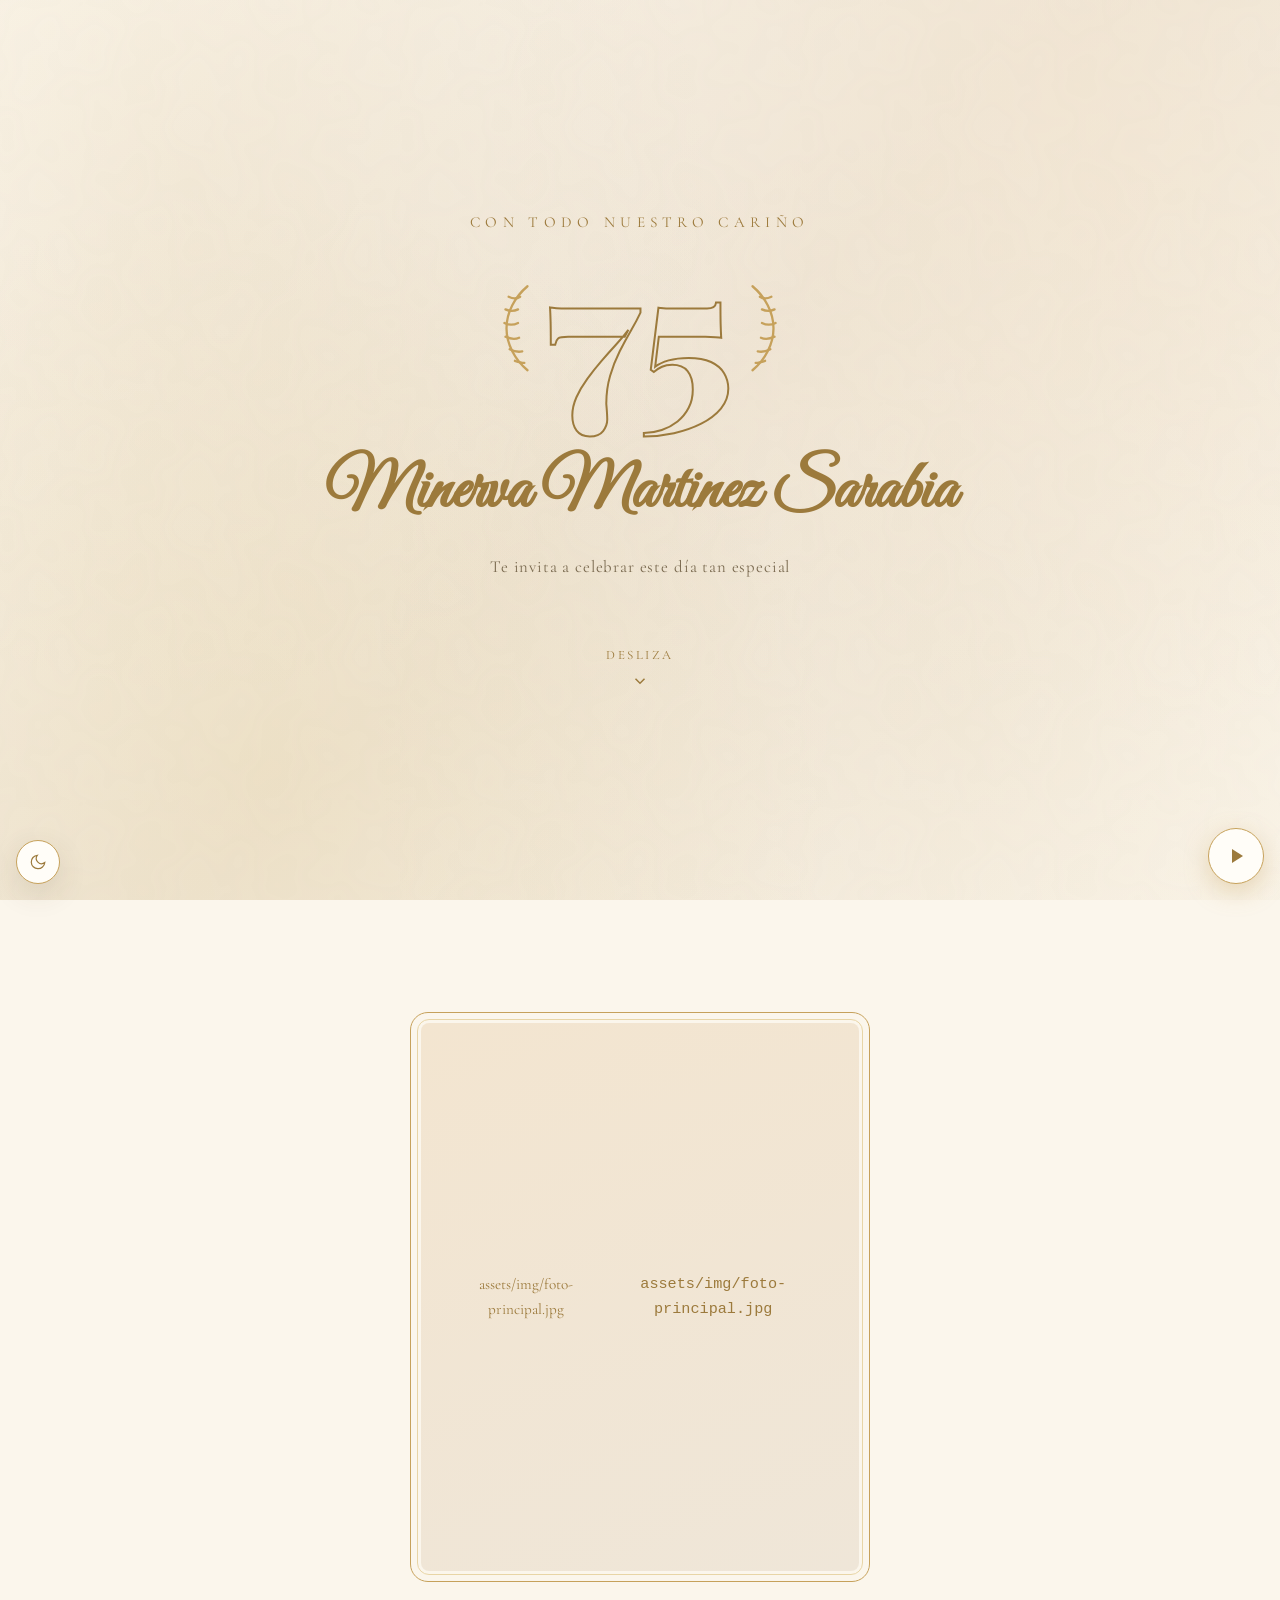
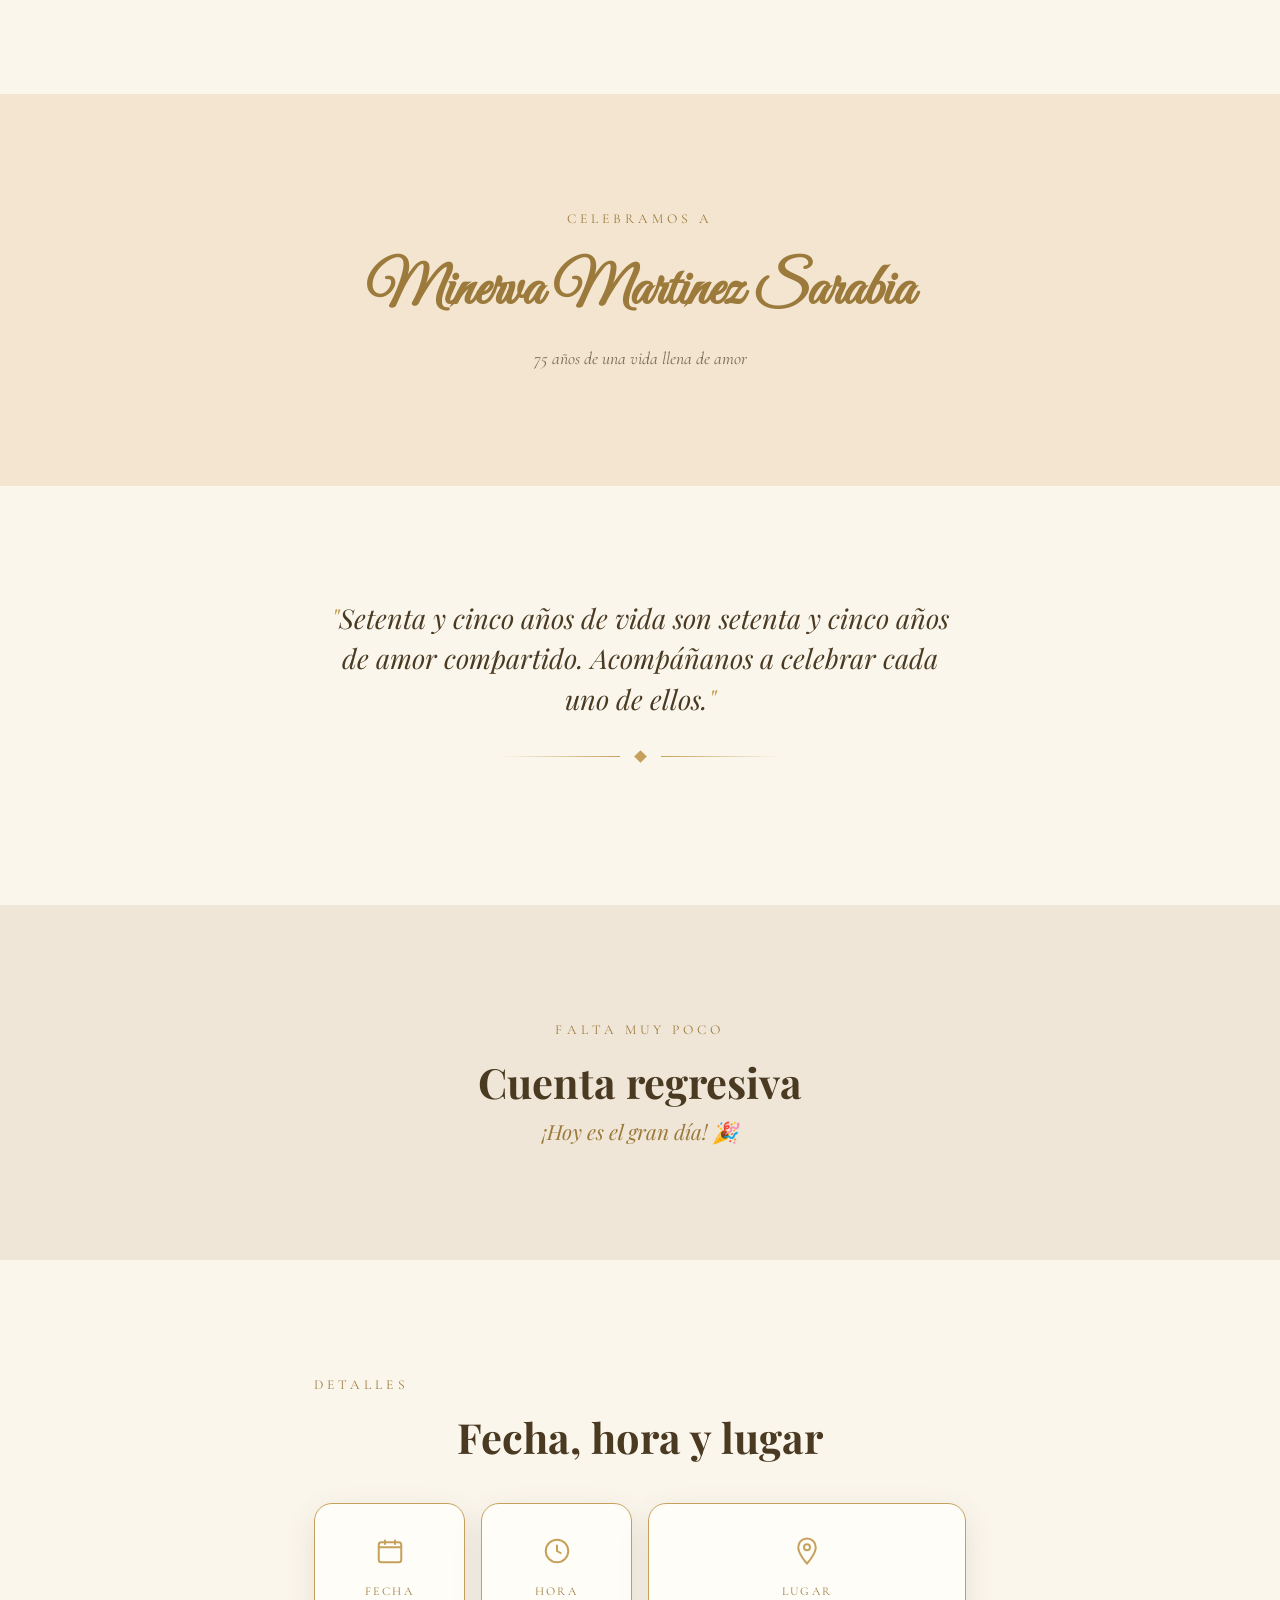
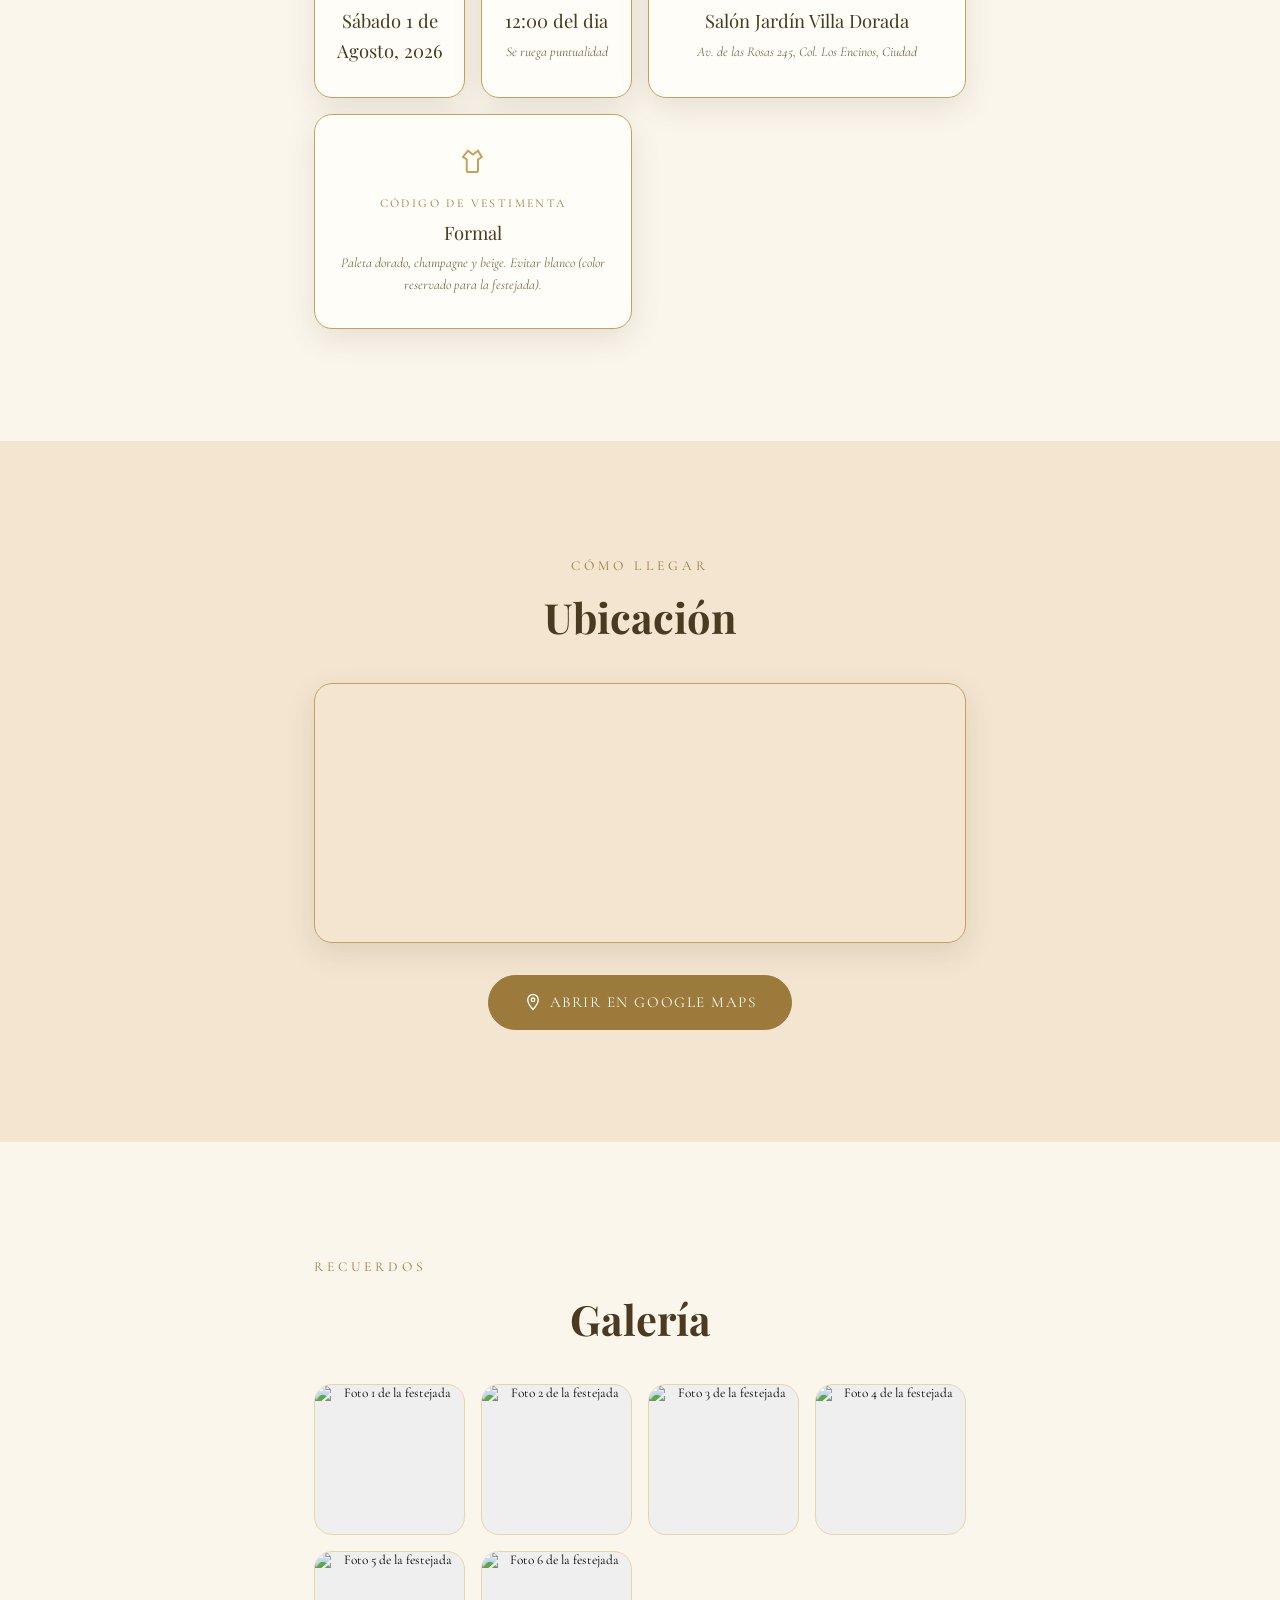
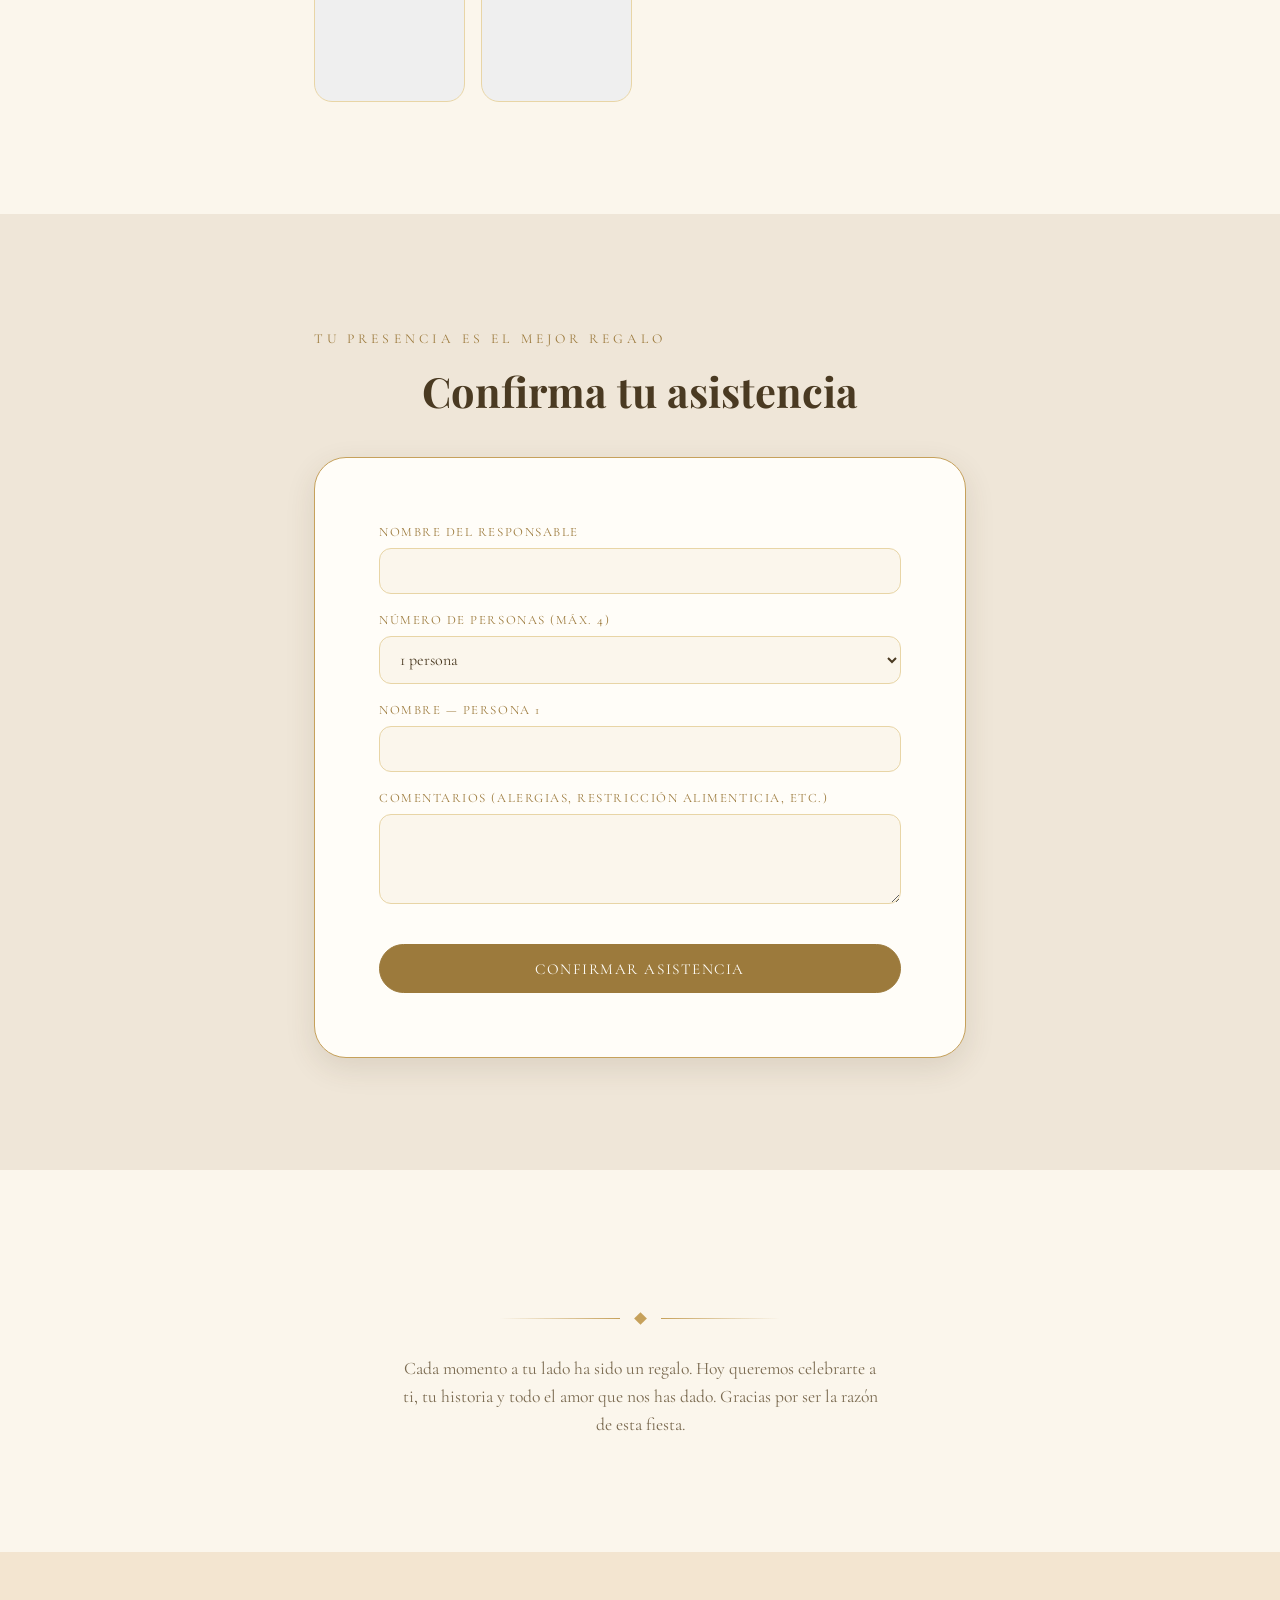
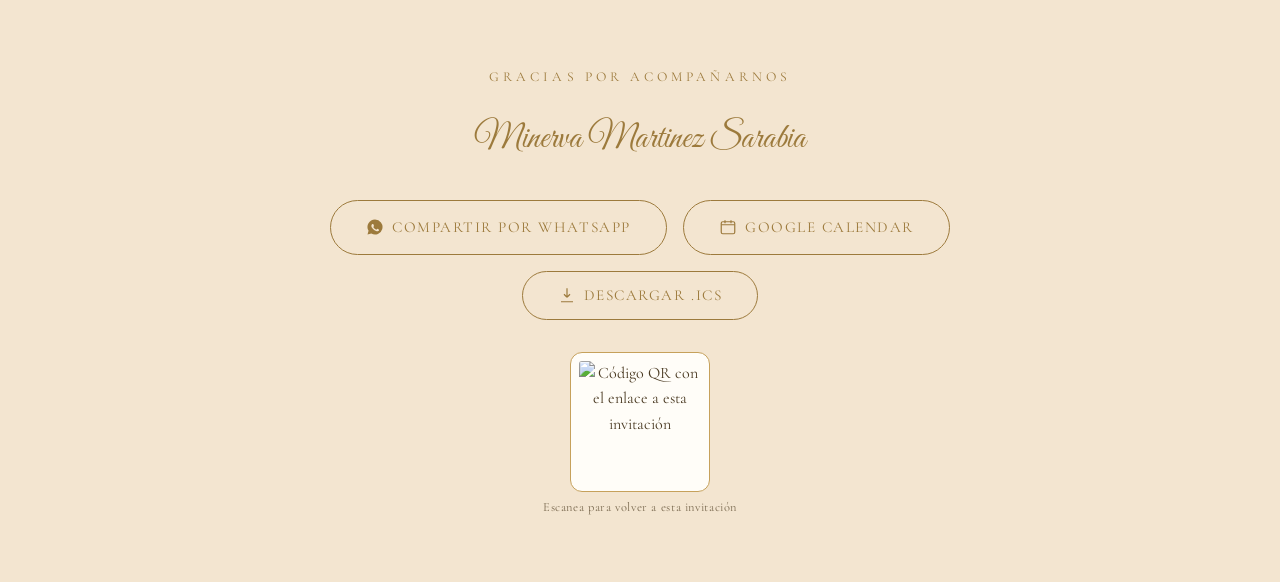
==== index.html @ 7f1b6185 "Update index.html" ====
<!DOCTYPE html>
<html lang="es" data-tema="claro">
<head>
  <meta charset="UTF-8">
  <meta name="viewport" content="width=device-width, initial-scale=1.0, viewport-fit=cover">
  <title>Invitación · 75 Años</title>

  <!-- ============== SEO BÁSICO ============== -->
  <meta name="description" content="Acompáñanos a celebrar los 75 años de María Elena Rodríguez. Fecha, hora, ubicación y confirmación de asistencia en esta invitación digital.">
  <meta name="robots" content="noindex, nofollow">
  <!-- noindex: una invitación personal normalmente NO debe salir en buscadores.
       Si quieres que sí sea indexable, borra esta línea. -->
  <meta name="theme-color" content="#C6A15B">
  <link rel="canonical" href="https://tu-usuario.github.io/InvitacionDigital/">

  <!-- ============== OPEN GRAPH (vista previa al compartir por WhatsApp / Facebook) ============== -->
  <meta property="og:type" content="website">
  <meta property="og:title" content="Invitación · Celebremos los 75 años de María Elena">
  <meta property="og:description" content="Con mucho cariño te invitamos a celebrar este día tan especial. Toca para ver la fecha, el lugar y confirmar tu asistencia.">
  <meta property="og:image" content="https://tu-usuario.github.io/InvitacionDigital/assets/img/og-imagen.jpg">
  <meta property="og:image:width" content="1200">
  <meta property="og:image:height" content="630">
  <meta property="og:url" content="https://tu-usuario.github.io/InvitacionDigital/">
  <meta property="og:locale" content="es_MX">

  <!-- ============== TWITTER CARD ============== -->
  <meta name="twitter:card" content="summary_large_image">
  <meta name="twitter:title" content="Invitación · Celebremos los 75 años de María Elena">
  <meta name="twitter:description" content="Con mucho cariño te invitamos a celebrar este día tan especial.">
  <meta name="twitter:image" content="https://tu-usuario.github.io/InvitacionDigital/assets/img/og-imagen.jpg">

  <!-- ============== PWA (opcional) ============== -->
  <link rel="manifest" href="manifest.json">
  <link rel="icon" type="image/svg+xml" href="assets/iconos/favicon.svg">
  <link rel="apple-touch-icon" href="assets/iconos/favicon.svg">

  <!-- ============== TIPOGRAFÍAS (Google Fonts) ============== -->
  <link rel="preconnect" href="https://fonts.googleapis.com">
  <link rel="preconnect" href="https://fonts.gstatic.com" crossorigin>
  <link href="https://fonts.googleapis.com/css2?family=Great+Vibes&family=Playfair+Display:ital,wght@0,700;0,900;1,700&family=Cormorant+Garamond:wght@400;500;600&display=swap" rel="stylesheet">

  <!-- ============== HOJAS DE ESTILO (orden importa: variables primero) ============== -->
  <link rel="stylesheet" href="assets/css/variables.css">
  <link rel="stylesheet" href="assets/css/style.css">
  <link rel="stylesheet" href="assets/css/responsive.css">
  <link rel="stylesheet" href="assets/css/animaciones.css">
</head>
<body>

  <!-- ============== TEXTURA DE FONDO (mármol/acuarela, 100% CSS) ============== -->
  <div class="textura-marmol" aria-hidden="true"></div>

  <!-- ============== PANTALLA DE CARGA ============== -->
  <div class="pantalla-carga" id="pantalla-carga" aria-hidden="true">
    <span class="pantalla-carga__numero">75</span>
    <span class="pantalla-carga__anillo"></span>
    <span class="pantalla-carga__texto">Preparando tu invitación</span>
  </div>

  <!-- ============== BOTONES FLOTANTES ============== -->
  <button class="boton-musica" id="boton-musica" type="button" aria-label="Reproducir música">
    <svg class="icono-play" viewBox="0 0 24 24" fill="none" stroke="currentColor" stroke-width="1.6"><path d="M8 5v14l11-7z" fill="currentColor" stroke="none"/></svg>
    <svg class="icono-pausa" viewBox="0 0 24 24" fill="none" stroke="currentColor" stroke-width="1.6"><rect x="6" y="5" width="4" height="14" fill="currentColor" stroke="none"/><rect x="14" y="5" width="4" height="14" fill="currentColor" stroke="none"/></svg>
  </button>
  <audio id="audio-fondo" preload="none"></audio>

  <button class="boton-tema" id="boton-tema" type="button" aria-label="Cambiar a modo oscuro">
    <svg viewBox="0 0 24 24" fill="none" stroke="currentColor" stroke-width="1.6"><path d="M21 12.8A9 9 0 1 1 11.2 3 7 7 0 0 0 21 12.8z"/></svg>
  </button>

  <main>

    <!-- ============== 1. BIENVENIDA ============== -->
    <section class="seccion-bienvenida" id="bienvenida" aria-label="Bienvenida">
      <div class="globos" aria-hidden="true">
        <span class="globo globo--1"></span>
        <span class="globo globo--2"></span>
        <span class="globo globo--3"></span>
        <span class="globo globo--4"></span>
        <span class="globo globo--5"></span>
      </div>

      <p class="bienvenida__eyebrow zoom-in">Con todo nuestro cariño</p>

      <div class="bienvenida__laureles zoom-in zoom-in-retraso-1">
        <svg viewBox="0 0 40 90" fill="none" stroke="currentColor" stroke-width="2.2" stroke-linecap="round">
          <path d="M30 5C18 15 10 30 10 45c0 15 8 30 20 40"/>
          <path d="M12 15c4 2 8 2 11 0M9 27c4 2 8 2 12 0M8 40c4 2 9 2 13 0M9 53c4 2 9 3 13 1M13 65c4 2 8 3 12 2M18 76c3 1 6 2 9 2"/>
        </svg>
        <span class="bienvenida__numero">75</span>
        <svg class="espejo" viewBox="0 0 40 90" fill="none" stroke="currentColor" stroke-width="2.2" stroke-linecap="round">
          <path d="M30 5C18 15 10 30 10 45c0 15 8 30 20 40"/>
          <path d="M12 15c4 2 8 2 11 0M9 27c4 2 8 2 12 0M8 40c4 2 9 2 13 0M9 53c4 2 9 3 13 1M13 65c4 2 8 3 12 2M18 76c3 1 6 2 9 2"/>
        </svg>
      </div>

      <h1 class="bienvenida__titulo zoom-in zoom-in-retraso-2" data-config="evento.nombreFestejada">María Elena Rodríguez</h1>
      <p class="bienvenida__subtitulo zoom-in zoom-in-retraso-3">Te invita a celebrar este día tan especial</p>

      <div class="boton-scroll">
        <span>Desliza</span>
        <svg viewBox="0 0 24 24" fill="none" stroke="currentColor" stroke-width="2"><path d="M6 9l6 6 6-6"/></svg>
      </div>
    </section>

    <!-- ============== 2. FOTO PRINCIPAL ============== -->
    <section class="seccion-foto" id="foto-principal" aria-label="foto principal">
      <div class="contenedor">
        <div class="foto-principal-wrap revelar revelar--zoom">
          <div class="marco-dorado parallax" data-velocidad="0.08">
            <!-- Reemplaza este bloque por: <img src="assets/img/foto-principal.jpg" alt="Foto de la festejada"> -->
            <div class="foto-placeholder">
              assets/img/foto-principal.jpg<br><code>assets/img/foto-principal.jpg</code>
            </div>
          </div>
        </div>
      </div>
    </section>

    <!-- ============== 3. NOMBRE COMPLETO ============== -->
    <section class="seccion-nombre fondo-champagne" id="nombre" aria-label="Nombre de la festejada">
      <div class="contenedor texto-centrado">
        <p class="etiqueta revelar">Celebramos a</p>
        <h2 class="nombre-festejada revelar" data-config="evento.nombreFestejada">María Elena Rodríguez</h2>
        <p class="nombre-festejada__edad revelar">
          <span data-config="evento.edad">75</span> años de una vida llena de amor
        </p>
      </div>
    </section>

    <!-- ============== 4. FRASE ELEGANTE ============== -->
    <section class="seccion-frase" id="frase" aria-label="Frase">
      <div class="contenedor">
        <p class="frase-elegante revelar" data-config="evento.fraseElegante">
          Setenta y cinco años de vida son setenta y cinco años de amor compartido.
        </p>
        <div class="divisor-ornamental revelar"><span class="divisor-ornamental__rombo"></span></div>
      </div>
    </section>

    <!-- ============== 5. CUENTA REGRESIVA ============== -->
    <section class="seccion-contador fondo-beige" id="cuenta-regresiva" aria-label="Cuenta regresiva">
      <div class="contenedor">
        <p class="etiqueta revelar">Falta muy poco</p>
        <h2 class="titulo-seccion revelar">Cuenta regresiva</h2>

        <div class="contador revelar" id="contador-bloques">
          <div class="contador__bloque">
            <div class="contador__numero" id="contador-dias">00</div>
            <div class="contador__label">Días</div>
          </div>
          <div class="contador__bloque">
            <div class="contador__numero" id="contador-horas">00</div>
            <div class="contador__label">Horas</div>
          </div>
          <div class="contador__bloque">
            <div class="contador__numero" id="contador-minutos">00</div>
            <div class="contador__label">Min</div>
          </div>
          <div class="contador__bloque">
            <div class="contador__numero" id="contador-segundos">00</div>
            <div class="contador__label">Seg</div>
          </div>
        </div>
        <p class="contador--finalizado" id="contador-finalizado" style="display:none;">¡Hoy es el gran día! 🎉</p>
      </div>
    </section>

    <!-- ============== 6-10. DETALLES: FECHA, HORA, LUGAR, VESTIMENTA + MAPA ============== -->
    <section class="seccion-detalles" id="detalles" aria-label="Detalles del evento">
      <div class="contenedor">
        <p class="etiqueta revelar">Detalles</p>
        <h2 class="titulo-seccion revelar">Fecha, hora y lugar</h2>

        <div class="grid-detalles">
          <div class="tarjeta revelar">
            <svg class="tarjeta__icono" viewBox="0 0 24 24" fill="none" stroke="currentColor" stroke-width="1.6"><rect x="3" y="5" width="18" height="16" rx="2"/><path d="M3 9h18M8 3v4M16 3v4"/></svg>
            <div class="tarjeta__titulo">Fecha</div>
            <div class="tarjeta__valor" data-config="fechaHora.fechaTexto">Sábado 14 de Noviembre, 2026</div>
          </div>

          <div class="tarjeta revelar">
            <svg class="tarjeta__icono" viewBox="0 0 24 24" fill="none" stroke="currentColor" stroke-width="1.6"><circle cx="12" cy="12" r="9"/><path d="M12 7v5l3.5 2"/></svg>
            <div class="tarjeta__titulo">Hora</div>
            <div class="tarjeta__valor" data-config="fechaHora.horaTexto">7:00 de la noche</div>
            <div class="tarjeta__nota" data-config="fechaHora.notaHora">Se ruega puntualidad</div>
          </div>

          <div class="tarjeta tarjeta--ancha revelar">
            <svg class="tarjeta__icono" viewBox="0 0 24 24" fill="none" stroke="currentColor" stroke-width="1.6"><path d="M12 22s7-7.5 7-13a7 7 0 1 0-14 0c0 5.5 7 13 7 13z"/><circle cx="12" cy="9" r="2.4"/></svg>
            <div class="tarjeta__titulo">Lugar</div>
            <div class="tarjeta__valor" data-config="lugar.nombreLugar">Salón Jardín Villa Dorada</div>
            <div class="tarjeta__nota" data-config="lugar.direccion">Av. de las Rosas 245, Col. Los Encinos</div>
          </div>

          <div class="tarjeta tarjeta--ancha revelar">
            <svg class="tarjeta__icono" viewBox="0 0 24 24" fill="none" stroke="currentColor" stroke-width="1.6"><path d="M8 3l4 3 4-3 3 5-3 2v9a1 1 0 0 1-1 1H8a1 1 0 0 1-1-1v-9L4 8z"/></svg>
            <div class="tarjeta__titulo">Código de vestimenta</div>
            <div class="tarjeta__valor" data-config="vestimenta.codigo">Formal</div>
            <div class="tarjeta__nota" data-config="vestimenta.detalle">Paleta dorado, champagne y beige.</div>
          </div>
        </div>
      </div>
    </section>

    <!-- ============== 9. MAPA ============== -->
    <section class="seccion-mapa fondo-champagne" id="mapa" aria-label="Ubicación en el mapa">
      <div class="contenedor">
        <p class="etiqueta revelar">Cómo llegar</p>
        <h2 class="titulo-seccion revelar">Ubicación</h2>
        <div class="mapa-embed revelar">
          <iframe id="mapa-iframe" src="" loading="lazy" referrerpolicy="no-referrer-when-downgrade"></iframe>
        </div>
        <div class="acciones-mapa revelar">
          <a class="boton boton--relleno" id="boton-abrir-maps" href="#" target="_blank" rel="noopener noreferrer">
            <svg viewBox="0 0 24 24" fill="none" stroke="currentColor" stroke-width="1.8"><path d="M12 22s7-7.5 7-13a7 7 0 1 0-14 0c0 5.5 7 13 7 13z"/><circle cx="12" cy="9" r="2.4"/></svg>
            Abrir en Google Maps
          </a>
        </div>
      </div>
    </section>

    <!-- ============== 11. GALERÍA ============== -->
    <section class="seccion-galeria" id="galeria" aria-label="Galería de fotos">
      <div class="contenedor">
        <p class="etiqueta revelar">Recuerdos</p>
        <h2 class="titulo-seccion revelar">Galería</h2>
        <div class="galeria" id="galeria-grid"><!-- Generado dinámicamente por app.js desde configuracion.json --></div>
      </div>
    </section>

    <!-- ============== 12. CONFIRMACIÓN DE ASISTENCIA ============== -->
    <section class="seccion-confirmacion fondo-beige" id="confirmacion" aria-label="Confirmación de asistencia">
      <div class="contenedor">
        <p class="etiqueta revelar">Tu presencia es el mejor regalo</p>
        <h2 class="titulo-seccion revelar">Confirma tu asistencia</h2>

        <form class="formulario-confirmacion revelar" id="formulario-rsvp" novalidate>

          <div class="campo">
            <label for="form-responsable">Nombre del responsable</label>
            <input type="text" id="form-responsable" name="responsable" required autocomplete="name">
            <span class="campo__error">Escribe tu nombre completo.</span>
          </div>

          <div class="campo">
            <label for="form-cantidad">Número de personas (máx. 4)</label>
            <select id="form-cantidad" name="cantidad" required></select>
          </div>

          <div class="campo campo-persona visible" data-persona="1">
            <label for="form-persona1">Nombre — Persona 1</label>
            <input type="text" id="form-persona1" name="persona1" required>
            <span class="campo__error">Escribe el nombre de la persona 1.</span>
          </div>

          <div class="campo campo-persona personas-adicionales" data-persona="2">
            <label for="form-persona2">Nombre — Persona 2</label>
            <input type="text" id="form-persona2" name="persona2">
            <span class="campo__error">Escribe el nombre de la persona 2.</span>
          </div>

          <div class="campo campo-persona personas-adicionales" data-persona="3">
            <label for="form-persona3">Nombre — Persona 3</label>
            <input type="text" id="form-persona3" name="persona3">
            <span class="campo__error">Escribe el nombre de la persona 3.</span>
          </div>

          <div class="campo campo-persona personas-adicionales" data-persona="4">
            <label for="form-persona4">Nombre — Persona 4</label>
            <input type="text" id="form-persona4" name="persona4">
            <span class="campo__error">Escribe el nombre de la persona 4.</span>
          </div>

          <div class="campo">
            <label for="form-comentarios">Comentarios (alergias, restricción alimenticia, etc.)</label>
            <textarea id="form-comentarios" name="comentarios"></textarea>
          </div>

          <button type="submit" class="boton boton--relleno boton--bloque">Confirmar asistencia</button>
          <p class="formulario__estado" id="formulario-estado" role="status"></p>
        </form>
      </div>
    </section>

    <!-- ============== 13. MENSAJE FINAL ============== -->
    <section class="seccion-mensaje-final" id="mensaje-final" aria-label="Mensaje final">
      <div class="contenedor">
        <div class="divisor-ornamental revelar"><span class="divisor-ornamental__rombo"></span></div>
        <p class="mensaje-final__texto revelar" data-config="evento.mensajeFinal">
          Cada momento a tu lado ha sido un regalo.
        </p>
      </div>
    </section>

    <!-- ============== 14. GRACIAS POR ACOMPAÑARNOS ============== -->
    <section class="seccion-agradecimiento fondo-champagne" id="agradecimiento" aria-label="Agradecimiento">
      <div class="contenedor">
        <p class="etiqueta revelar">Gracias por acompañarnos</p>
        <p class="agradecimiento__firma revelar" data-config="evento.nombreFestejada">María Elena</p>

        <div class="acciones-finales revelar">
          <a class="boton" id="boton-whatsapp" href="#" target="_blank" rel="noopener noreferrer">
            <svg viewBox="0 0 24 24" fill="currentColor"><path d="M12 2a10 10 0 0 0-8.6 15.1L2 22l5.1-1.3A10 10 0 1 0 12 2zm5.6 14.2c-.2.6-1.4 1.2-1.9 1.3-.5.1-1.1.2-3.1-.6-2.6-1.1-4.3-3.7-4.4-3.9-.1-.2-1-1.3-1-2.5s.6-1.8.9-2.1c.2-.2.5-.3.7-.3h.5c.2 0 .4 0 .6.5.2.5.7 1.7.7 1.8.1.2.1.3 0 .5-.2.4-.4.6-.7.9-.1.1-.2.3 0 .6.3.6 1 1.4 1.7 2 .9.7 1.6 1 1.9 1.1.2.1.4.1.5-.1.2-.2.6-.7.8-.9.2-.2.3-.2.5-.1l1.6.8c.2.1.4.2.4.4.1.2.1.7-.1 1.3z"/></svg>
            Compartir por WhatsApp
          </a>
          <a class="boton" id="boton-calendario-google" href="#" target="_blank" rel="noopener noreferrer">
            <svg viewBox="0 0 24 24" fill="none" stroke="currentColor" stroke-width="1.6"><rect x="3" y="5" width="18" height="16" rx="2"/><path d="M3 9h18M8 3v4M16 3v4"/></svg>
            Google Calendar
          </a>
          <button class="boton" id="boton-calendario-ics" type="button">
            <svg viewBox="0 0 24 24" fill="none" stroke="currentColor" stroke-width="1.6"><path d="M12 3v12m0 0l-4-4m4 4l4-4M4 21h16"/></svg>
            Descargar .ics
          </button>
        </div>

        <div class="qr-codigo revelar">
          <img id="qr-imagen" src="" alt="Código QR de la invitación" width="140" height="140" loading="lazy">
          <span>Escanea para volver a esta invitación</span>
        </div>
      </div>
    </section>

  </main>

  <!-- ============== LIGHTBOX (visor de foto ampliada de la galería) ============== -->
  <div class="lightbox" id="lightbox" aria-hidden="true">
    <button class="lightbox__cerrar" id="lightbox-cerrar" type="button" aria-label="Cerrar">×</button>
    <img id="lightbox-img" src="" alt="">
  </div>

  <!-- ============== SCRIPTS (cada módulo se expone en window.Invitacion*; app.js los conecta al final) ============== -->
  <script src="assets/js/contador.js"></script>
  <script src="assets/js/musica.js"></script>
  <script src="assets/js/maps.js"></script>
  <script src="assets/js/scroll.js"></script>
  <script src="assets/js/animaciones.js"></script>
  <script src="assets/js/formulario.js"></script>
  <script src="assets/js/app.js"></script>
</body>
</html>
---- assets/css/variables.css ----
/* ==========================================================================
   VARIABLES.CSS
   Aquí vive TODO el sistema de diseño: colores, tipografías, espaciados.
   Si quieres cambiar la paleta de colores de todo el sitio, este es el
   ÚNICO archivo que necesitas tocar. Todo lo demás lee de aquí.
   ========================================================================== */

:root {
  /* ---------- PALETA DE COLOR ----------
     Inspirada en invitaciones de boda / XV años: dorado envejecido,
     champagne y crema, sobre un fondo marfil cálido. */
  --color-dorado: #C6A15B;          /* Dorado principal (bordes, íconos, acentos) */
  --color-dorado-oscuro: #9C7A3C;   /* Dorado profundo (texto sobre claro, sombras de texto) */
  --color-dorado-claro: #E8D5A6;    /* Dorado pálido (líneas, detalles suaves) */
  --color-champagne: #F3E5D0;       /* Champagne (fondos de tarjetas) */
  --color-beige: #EFE6D8;           /* Beige (fondos alternos de sección) */
  --color-crema: #FBF6EC;           /* Crema (fondo general del sitio) */
  --color-marfil: #FFFDF8;          /* Marfil casi blanco (tarjetas, formulario) */
  --color-blanco: #FFFFFF;

  --color-texto: #4A3A22;           /* Texto principal: café cálido, no negro puro */
  --color-texto-suave: #7A6A50;     /* Texto secundario / notas */
  --color-texto-sobre-dorado: #FFFDF8;

  --color-exito: #6E8F5C;           /* Verde suave para confirmaciones */
  --color-error: #B5544A;           /* Rojo terracota para errores de validación */

  /* ---------- MODO OSCURO (opcional, se activa con [data-tema="oscuro"]) ---------- */
  --color-crema-oscuro: #221B12;
  --color-marfil-oscuro: #2A2117;
  --color-texto-oscuro: #F3E5D0;

  /* ---------- TIPOGRAFÍA ----------
     Manuscrita elegante para el nombre, serif para el resto. */
  --fuente-script: 'Great Vibes', cursive;              /* Nombre principal */
  --fuente-display: 'Playfair Display', serif;          /* Títulos y el número "75" */
  --fuente-cuerpo: 'Cormorant Garamond', 'Georgia', serif; /* Texto de párrafos, labels, botones */

  /* ---------- ESPACIADO ---------- */
  --espacio-xs: 0.5rem;
  --espacio-sm: 1rem;
  --espacio-md: 2rem;
  --espacio-lg: 4rem;
  --espacio-xl: 7rem;

  /* ---------- BORDES Y SOMBRAS ---------- */
  --radio-borde: 18px;
  --radio-borde-lg: 32px;
  --sombra-suave: 0 10px 30px rgba(74, 58, 34, 0.12);
  --sombra-dorada: 0 8px 24px rgba(198, 161, 91, 0.35);
  --linea-dorada: 1px solid var(--color-dorado);

  /* ---------- TRANSICIONES ---------- */
  --transicion-suave: 0.4s cubic-bezier(0.22, 1, 0.36, 1);
  --transicion-rapida: 0.2s ease-out;

  /* ---------- ANCHO DE CONTENIDO ---------- */
  --ancho-maximo: 640px;
}
---- assets/css/style.css ----
/* ==========================================================================
   STYLE.CSS — Hoja de estilos principal
   Estructura general + cada una de las secciones de la invitación.
   No usa ningún framework (sin Bootstrap): 100% CSS puro.
   ========================================================================== */

/* ---------- RESET BÁSICO ---------- */
* { margin: 0; padding: 0; box-sizing: border-box; }

html { scroll-behavior: smooth; }

body {
  font-family: var(--fuente-cuerpo);
  color: var(--color-texto);
  background-color: var(--color-crema);
  overflow-x: hidden;
  line-height: 1.6;
}

/* Modo oscuro opcional, activado por JS con data-tema="oscuro" en <html> */
html[data-tema="oscuro"] body {
  background-color: var(--color-crema-oscuro);
  color: var(--color-texto-oscuro);
}
html[data-tema="oscuro"] .tarjeta,
html[data-tema="oscuro"] .formulario-confirmacion {
  background-color: var(--color-marfil-oscuro);
}

img { max-width: 100%; display: block; }
a { color: inherit; text-decoration: none; }
button { font-family: inherit; cursor: pointer; }

/* Foco visible para accesibilidad de teclado */
a:focus-visible, button:focus-visible, input:focus-visible, textarea:focus-visible, select:focus-visible {
  outline: 2px solid var(--color-dorado-oscuro);
  outline-offset: 3px;
}

/* Respeta preferencia de "reducir movimiento" del sistema */
@media (prefers-reduced-motion: reduce) {
  *, *::before, *::after {
    animation-duration: 0.001ms !important;
    animation-iteration-count: 1 !important;
    transition-duration: 0.001ms !important;
    scroll-behavior: auto !important;
  }
}

/* ---------- TEXTURA DE FONDO TIPO MÁRMOL / ACUARELA ----------
   Generada 100% con CSS (gradientes radiales superpuestos), sin
   necesidad de ninguna imagen. Se aplica al body mediante ::before
   para que quede detrás de todo el contenido. */
.textura-marmol {
  position: fixed;
  inset: 0;
  z-index: -1;
  pointer-events: none;
  background-color: var(--color-crema);
  background-image:
    radial-gradient(circle at 15% 20%, rgba(198, 161, 91, 0.10) 0%, transparent 40%),
    radial-gradient(circle at 85% 15%, rgba(243, 229, 208, 0.55) 0%, transparent 45%),
    radial-gradient(circle at 75% 80%, rgba(198, 161, 91, 0.08) 0%, transparent 50%),
    radial-gradient(circle at 20% 85%, rgba(232, 213, 166, 0.35) 0%, transparent 45%),
    linear-gradient(135deg, var(--color-crema) 0%, var(--color-beige) 50%, var(--color-crema) 100%);
}
/* Veteado sutil tipo mármol, dibujado con SVG en línea (data URI) */
.textura-marmol::after {
  content: "";
  position: absolute;
  inset: 0;
  opacity: 0.5;
  background-image: url("data:image/svg+xml;utf8,<svg xmlns='http://www.w3.org/2000/svg' width='400' height='400'><filter id='n'><feTurbulence type='fractalNoise' baseFrequency='0.012' numOctaves='3' result='t'/><feColorMatrix in='t' type='matrix' values='0 0 0 0 0.77  0 0 0 0 0.63  0 0 0 0 0.36  0 0 0 0.05 0'/></filter><rect width='100%25' height='100%25' filter='url(%23n)'/></svg>");
  mix-blend-mode: multiply;
}

/* ---------- PANTALLA DE CARGA ---------- */
.pantalla-carga {
  position: fixed;
  inset: 0;
  z-index: 999;
  display: flex;
  flex-direction: column;
  align-items: center;
  justify-content: center;
  gap: var(--espacio-sm);
  background: var(--color-crema);
  transition: opacity 0.8s ease, visibility 0.8s ease;
}
.pantalla-carga.oculta { opacity: 0; visibility: hidden; }
.pantalla-carga__numero {
  font-family: var(--fuente-display);
  font-size: 4rem;
  color: var(--color-dorado-oscuro);
}
.pantalla-carga__texto {
  font-size: 1rem;
  letter-spacing: 0.2em;
  text-transform: uppercase;
  color: var(--color-texto-suave);
}
.pantalla-carga__anillo {
  width: 46px; height: 46px;
  border: 2px solid var(--color-dorado-claro);
  border-top-color: var(--color-dorado-oscuro);
  border-radius: 50%;
  animation: girar 1s linear infinite;
}
@keyframes girar { to { transform: rotate(360deg); } }

/* ---------- CONTENEDOR GENERAL ---------- */
.contenedor {
  max-width: var(--ancho-maximo);
  margin: 0 auto;
  padding: 0 var(--espacio-md);
}

section { position: relative; padding: var(--espacio-xl) 0; }

/* ---------- DIVISOR ORNAMENTAL (elemento firma del diseño) ----------
   Doble línea dorada con un rombo al centro: se repite entre secciones
   como si fuera el sello grabado de una invitación impresa. */
.divisor-ornamental {
  display: flex;
  align-items: center;
  justify-content: center;
  gap: var(--espacio-sm);
  width: 100%;
  max-width: 280px;
  margin: var(--espacio-md) auto;
}
.divisor-ornamental::before,
.divisor-ornamental::after {
  content: "";
  flex: 1;
  height: 1px;
  background: linear-gradient(90deg, transparent, var(--color-dorado));
}
.divisor-ornamental::after { background: linear-gradient(90deg, var(--color-dorado), transparent); }
.divisor-ornamental__rombo {
  width: 9px; height: 9px;
  background: var(--color-dorado);
  transform: rotate(45deg);
  flex-shrink: 0;
}

/* ---------- ETIQUETA (eyebrow) ---------- */
.etiqueta {
  display: inline-block;
  font-family: var(--fuente-cuerpo);
  font-size: 0.85rem;
  letter-spacing: 0.3em;
  text-transform: uppercase;
  color: var(--color-dorado-oscuro);
  margin-bottom: var(--espacio-xs);
}

.titulo-seccion {
  font-family: var(--fuente-display);
  font-size: clamp(1.8rem, 5vw, 2.6rem);
  text-align: center;
  color: var(--color-texto);
  font-weight: 700;
}

.texto-centrado { text-align: center; }

/* ================= SECCIÓN: BIENVENIDA (Hero) ================= */
.seccion-bienvenida {
  min-height: 100vh;
  display: flex;
  flex-direction: column;
  align-items: center;
  justify-content: center;
  text-align: center;
  padding: var(--espacio-lg) var(--espacio-md);
  position: relative;
}

.globos { position: absolute; inset: 0; overflow: hidden; pointer-events: none; z-index: 0; }
.globo {
  position: absolute;
  bottom: -120px;
  width: 46px;
  height: 58px;
  border-radius: 50% 50% 50% 50% / 58% 58% 42% 42%;
  opacity: 0.55;
  animation: flotar-globo linear infinite;
}
.globo::after {
  content: "";
  position: absolute;
  bottom: -26px; left: 50%;
  width: 1px; height: 26px;
  background: rgba(198,161,91,0.4);
  transform: translateX(-50%);
}
.globo--1 { left: 8%;  background: var(--color-dorado);       animation-duration: 14s; animation-delay: 0s; }
.globo--2 { left: 22%; background: var(--color-dorado-claro); animation-duration: 18s; animation-delay: 3s; }
.globo--3 { left: 68%; background: var(--color-champagne);    animation-duration: 16s; animation-delay: 1s; }
.globo--4 { left: 84%; background: var(--color-dorado);       animation-duration: 20s; animation-delay: 5s; }
.globo--5 { left: 45%; background: var(--color-dorado-claro); animation-duration: 15s; animation-delay: 7s; }
@keyframes flotar-globo {
  0%   { transform: translateY(0) translateX(0); }
  50%  { transform: translateY(-60vh) translateX(20px); }
  100% { transform: translateY(-115vh) translateX(-15px); }
}

.bienvenida__eyebrow {
  font-size: 0.95rem;
  letter-spacing: 0.35em;
  text-transform: uppercase;
  color: var(--color-dorado-oscuro);
  z-index: 1;
}

.bienvenida__numero {
  font-family: var(--fuente-display);
  font-weight: 900;
  font-size: clamp(6rem, 32vw, 11rem);
  line-height: 0.9;
  color: transparent;
  -webkit-text-stroke: 2px var(--color-dorado-oscuro);
  position: relative;
  z-index: 1;
  margin: var(--espacio-xs) 0;
}

/* Laureles alrededor del "75": motivo clásico de aniversario, dibujado en SVG en el HTML */
.bienvenida__laureles { position: relative; z-index: 1; display: flex; align-items: center; justify-content: center; gap: 0.5rem; }
.bienvenida__laureles svg { width: 42px; height: auto; color: var(--color-dorado); }
.bienvenida__laureles svg.espejo { transform: scaleX(-1); }

.bienvenida__titulo {
  z-index: 1;
  font-family: var(--fuente-script);
  font-size: clamp(2.6rem, 9vw, 4.2rem);
  color: var(--color-dorado-oscuro);
  margin-top: var(--espacio-sm);
}

.bienvenida__subtitulo {
  z-index: 1;
  font-size: 1.05rem;
  color: var(--color-texto-suave);
  margin-top: var(--espacio-xs);
  letter-spacing: 0.05em;
}

.boton-scroll {
  z-index: 1;
  margin-top: var(--espacio-lg);
  display: flex;
  flex-direction: column;
  align-items: center;
  gap: 0.4rem;
  color: var(--color-dorado-oscuro);
  font-size: 0.8rem;
  letter-spacing: 0.2em;
  text-transform: uppercase;
  animation: rebote-suave 2.4s ease-in-out infinite;
}
.boton-scroll svg { width: 18px; height: 18px; }
@keyframes rebote-suave { 0%,100% { transform: translateY(0); } 50% { transform: translateY(8px); } }

/* ================= MARCO ORNAMENTAL (usado en foto principal y galería) ================= */
.marco-dorado {
  position: relative;
  padding: 10px;
  border: 1px solid var(--color-dorado);
  border-radius: var(--radio-borde);
}
.marco-dorado::before {
  content: "";
  position: absolute;
  inset: 6px;
  border: 1px solid var(--color-dorado-claro);
  border-radius: calc(var(--radio-borde) - 6px);
  pointer-events: none;
}
.marco-dorado img {
  border-radius: calc(var(--radio-borde) - 10px);
  width: 100%;
  object-fit: cover;
}

/* ================= SECCIÓN: FOTO PRINCIPAL ================= */
.seccion-foto { text-align: center; }
.foto-principal-wrap { max-width: 420px; margin: 0 auto; }
.foto-principal-wrap .marco-dorado img { aspect-ratio: 4 / 5; }
.foto-placeholder {
  aspect-ratio: 4/5; width: 100%;
  display: flex; align-items: center; justify-content: center;
  background: linear-gradient(160deg, var(--color-champagne), var(--color-beige));
  color: var(--color-dorado-oscuro);
  font-family: var(--fuente-cuerpo);
  font-size: 0.95rem;
  text-align: center;
  padding: var(--espacio-md);
  border-radius: calc(var(--radio-borde) - 10px);
}

/* ================= SECCIÓN: NOMBRE ================= */
.seccion-nombre { text-align: center; }
.nombre-festejada {
  font-family: var(--fuente-script);
  font-size: clamp(2.4rem, 8vw, 3.6rem);
  color: var(--color-dorado-oscuro);
  margin: var(--espacio-xs) 0;
}
.nombre-festejada__edad {
  font-family: var(--fuente-cuerpo);
  font-style: italic;
  color: var(--color-texto-suave);
  font-size: 1.1rem;
}

/* ================= SECCIÓN: FRASE ELEGANTE ================= */
.seccion-frase { text-align: center; }
.frase-elegante {
  font-family: var(--fuente-display);
  font-style: italic;
  font-size: clamp(1.3rem, 4vw, 1.7rem);
  line-height: 1.5;
  color: var(--color-texto);
  position: relative;
  padding: 0 var(--espacio-sm);
}
.frase-elegante::before, .frase-elegante::after {
  content: '"';
  color: var(--color-dorado);
  font-family: var(--fuente-display);
}

/* ================= SECCIÓN: CUENTA REGRESIVA ================= */
.seccion-contador { text-align: center; }
.contador {
  display: flex;
  justify-content: center;
  gap: var(--espacio-sm);
  flex-wrap: wrap;
  margin-top: var(--espacio-md);
}
.contador__bloque {
  background: var(--color-marfil);
  border: var(--linea-dorada);
  border-radius: var(--radio-borde);
  box-shadow: var(--sombra-suave);
  width: 84px;
  padding: var(--espacio-sm) 0.4rem;
}
.contador__numero {
  font-family: var(--fuente-display);
  font-size: 2.1rem;
  color: var(--color-dorado-oscuro);
  font-weight: 700;
}
.contador__label {
  font-size: 0.7rem;
  letter-spacing: 0.15em;
  text-transform: uppercase;
  color: var(--color-texto-suave);
}
.contador--finalizado {
  font-family: var(--fuente-display);
  font-style: italic;
  color: var(--color-dorado-oscuro);
  font-size: 1.3rem;
}

/* ================= SECCIÓN: DETALLES (fecha, hora, lugar, vestimenta) ================= */
.grid-detalles {
  display: grid;
  grid-template-columns: 1fr 1fr;
  gap: var(--espacio-sm);
  margin-top: var(--espacio-md);
}
.tarjeta {
  background: var(--color-marfil);
  border: var(--linea-dorada);
  border-radius: var(--radio-borde);
  box-shadow: var(--sombra-suave);
  padding: var(--espacio-md) var(--espacio-sm);
  text-align: center;
  transition: transform var(--transicion-suave);
}
.tarjeta:hover { transform: translateY(-4px); }
.tarjeta--ancha { grid-column: 1 / -1; }
.tarjeta__icono { width: 30px; height: 30px; margin: 0 auto var(--espacio-xs); color: var(--color-dorado); }
.tarjeta__titulo {
  font-size: 0.75rem;
  letter-spacing: 0.2em;
  text-transform: uppercase;
  color: var(--color-dorado-oscuro);
  margin-bottom: 0.3rem;
}
.tarjeta__valor {
  font-family: var(--fuente-display);
  font-size: 1.15rem;
  color: var(--color-texto);
}
.tarjeta__nota {
  font-size: 0.85rem;
  color: var(--color-texto-suave);
  margin-top: 0.3rem;
  font-style: italic;
}

/* ================= SECCIÓN: MAPA ================= */
.seccion-mapa { text-align: center; }
.mapa-embed {
  width: 100%;
  height: 260px;
  border: var(--linea-dorada);
  border-radius: var(--radio-borde);
  overflow: hidden;
  box-shadow: var(--sombra-suave);
  margin-top: var(--espacio-md);
}
.mapa-embed iframe { width: 100%; height: 100%; border: 0; }

/* ================= BOTONES ELEGANTES (reutilizables) ================= */
.boton {
  display: inline-flex;
  align-items: center;
  justify-content: center;
  gap: 0.5rem;
  font-family: var(--fuente-cuerpo);
  font-size: 0.95rem;
  letter-spacing: 0.1em;
  text-transform: uppercase;
  padding: 0.9rem 2.2rem;
  border-radius: 50px;
  border: 1.5px solid var(--color-dorado-oscuro);
  background: transparent;
  color: var(--color-dorado-oscuro);
  transition: background var(--transicion-suave), color var(--transicion-suave), box-shadow var(--transicion-suave), transform var(--transicion-rapida);
}
.boton:hover {
  background: var(--color-dorado-oscuro);
  color: var(--color-texto-sobre-dorado);
  box-shadow: var(--sombra-dorada);
}
.boton:active { transform: scale(0.97); }
.boton svg { width: 18px; height: 18px; }
.boton--relleno {
  background: var(--color-dorado-oscuro);
  color: var(--color-texto-sobre-dorado);
}
.boton--relleno:hover { background: var(--color-dorado); }
.boton--bloque { width: 100%; margin-top: var(--espacio-sm); }
.acciones-mapa { margin-top: var(--espacio-md); display: flex; justify-content: center; flex-wrap: wrap; gap: var(--espacio-sm); }

/* ================= SECCIÓN: GALERÍA ================= */
.galeria {
  display: grid;
  grid-template-columns: repeat(3, 1fr);
  gap: 0.6rem;
  margin-top: var(--espacio-md);
}
.galeria__item {
  aspect-ratio: 1/1;
  border-radius: var(--radio-borde);
  overflow: hidden;
  border: 1px solid var(--color-dorado-claro);
  cursor: pointer;
}
.galeria__item img { width: 100%; height: 100%; object-fit: cover; transition: transform var(--transicion-suave); }
.galeria__item:hover img { transform: scale(1.08); }

.lightbox {
  position: fixed; inset: 0; z-index: 500;
  background: rgba(34, 27, 18, 0.92);
  display: flex; align-items: center; justify-content: center;
  padding: var(--espacio-md);
  opacity: 0; visibility: hidden;
  transition: opacity 0.3s ease, visibility 0.3s ease;
}
.lightbox.activo { opacity: 1; visibility: visible; }
.lightbox img { max-width: 100%; max-height: 82vh; border-radius: 12px; box-shadow: 0 20px 60px rgba(0,0,0,0.5); }
.lightbox__cerrar {
  position: absolute; top: 20px; right: 20px;
  width: 42px; height: 42px; border-radius: 50%;
  background: rgba(255,255,255,0.1); border: 1px solid var(--color-dorado-claro);
  color: var(--color-marfil); font-size: 1.3rem; line-height: 1;
  display: flex; align-items: center; justify-content: center;
}

/* ================= SECCIÓN: CONFIRMACIÓN (Formulario) ================= */
.formulario-confirmacion {
  background: var(--color-marfil);
  border: var(--linea-dorada);
  border-radius: var(--radio-borde-lg);
  box-shadow: var(--sombra-suave);
  padding: var(--espacio-lg) var(--espacio-md);
  margin-top: var(--espacio-md);
}
.campo { margin-bottom: var(--espacio-sm); text-align: left; }
.campo label {
  display: block;
  font-size: 0.8rem;
  letter-spacing: 0.12em;
  text-transform: uppercase;
  color: var(--color-dorado-oscuro);
  margin-bottom: 0.35rem;
}
.campo input,
.campo textarea,
.campo select {
  width: 100%;
  font-family: var(--fuente-cuerpo);
  font-size: 1rem;
  padding: 0.75rem 1rem;
  border: 1px solid var(--color-dorado-claro);
  border-radius: 12px;
  background: var(--color-crema);
  color: var(--color-texto);
  transition: border-color var(--transicion-rapida), box-shadow var(--transicion-rapida);
}
.campo input:focus,
.campo textarea:focus,
.campo select:focus {
  border-color: var(--color-dorado-oscuro);
  box-shadow: 0 0 0 3px rgba(198,161,91,0.2);
  outline: none;
}
.campo textarea { min-height: 90px; resize: vertical; }
.campo__error {
  display: none;
  color: var(--color-error);
  font-size: 0.8rem;
  margin-top: 0.3rem;
}
.campo.con-error .campo__error { display: block; }
.campo.con-error input, .campo.con-error select, .campo.con-error textarea { border-color: var(--color-error); }

.personas-adicionales { display: none; }
.personas-adicionales.visible { display: block; }

.formulario__estado {
  margin-top: var(--espacio-sm);
  text-align: center;
  font-size: 0.9rem;
  display: none;
}
.formulario__estado.visible { display: block; }
.formulario__estado--exito { color: var(--color-exito); }
.formulario__estado--error { color: var(--color-error); }

/* ================= SECCIÓN: MENSAJE FINAL ================= */
.seccion-mensaje-final { text-align: center; }
.mensaje-final__texto {
  font-size: 1.1rem;
  color: var(--color-texto-suave);
  max-width: 480px;
  margin: 0 auto;
}

/* ================= SECCIÓN: AGRADECIMIENTO (footer) ================= */
.seccion-agradecimiento {
  text-align: center;
  padding-bottom: var(--espacio-lg);
}
.agradecimiento__firma {
  font-family: var(--fuente-script);
  font-size: 2.2rem;
  color: var(--color-dorado-oscuro);
  margin-top: var(--espacio-sm);
}
.acciones-finales {
  margin-top: var(--espacio-md);
  display: flex;
  justify-content: center;
  gap: var(--espacio-sm);
  flex-wrap: wrap;
}

.qr-codigo { margin-top: var(--espacio-md); display: flex; flex-direction: column; align-items: center; gap: 0.4rem; }
.qr-codigo img {
  border: var(--linea-dorada);
  border-radius: 12px;
  padding: 8px;
  background: var(--color-marfil);
}
.qr-codigo span { font-size: 0.78rem; color: var(--color-texto-suave); letter-spacing: 0.05em; }

/* ================= BOTÓN FLOTANTE DE MÚSICA ================= */
.boton-musica {
  position: fixed;
  bottom: var(--espacio-sm);
  right: var(--espacio-sm);
  z-index: 200;
  width: 56px; height: 56px;
  border-radius: 50%;
  background: var(--color-marfil);
  border: var(--linea-dorada);
  box-shadow: var(--sombra-dorada);
  display: flex; align-items: center; justify-content: center;
  color: var(--color-dorado-oscuro);
  transition: transform var(--transicion-rapida);
}
.boton-musica:hover { transform: scale(1.08); }
.boton-musica svg { width: 24px; height: 24px; }
.boton-musica .icono-pausa { display: none; }
.boton-musica.reproduciendo .icono-play { display: none; }
.boton-musica.reproduciendo .icono-pausa { display: block; }
.boton-musica.reproduciendo { animation: pulso-musica 1.8s ease-in-out infinite; }
@keyframes pulso-musica { 0%,100%{ box-shadow: var(--sombra-dorada); } 50%{ box-shadow: 0 0 0 10px rgba(198,161,91,0.15), var(--sombra-dorada); } }

/* ================= BOTÓN FLOTANTE MODO OSCURO ================= */
.boton-tema {
  position: fixed;
  bottom: var(--espacio-sm);
  left: var(--espacio-sm);
  z-index: 200;
  width: 44px; height: 44px;
  border-radius: 50%;
  background: var(--color-marfil);
  border: var(--linea-dorada);
  box-shadow: var(--sombra-suave);
  display: flex; align-items: center; justify-content: center;
  color: var(--color-dorado-oscuro);
}
.boton-tema svg { width: 18px; height: 18px; }

/* ================= REVELADO AL SCROLL (clases controladas por scroll.js) ================= */
.revelar {
  opacity: 0;
  transform: translateY(36px);
  transition: opacity 0.9s ease, transform 0.9s cubic-bezier(0.22,1,0.36,1);
}
.revelar.visible { opacity: 1; transform: translateY(0); }
.revelar--zoom { transform: scale(0.92); }
.revelar--zoom.visible { transform: scale(1); }

/* Fondos alternos entre secciones, para dar ritmo visual */
.fondo-champagne { background: var(--color-champagne); }
.fondo-beige { background: var(--color-beige); }

/* ================= PÁGINA DE GRACIAS ================= */
.gracias-pantalla {
  min-height: 100vh;
  display: flex;
  flex-direction: column;
  align-items: center;
  justify-content: center;
  text-align: center;
  padding: var(--espacio-md);
}
.gracias-pantalla__icono { width: 70px; height: 70px; color: var(--color-dorado); margin-bottom: var(--espacio-sm); }
.gracias-pantalla__titulo { font-family: var(--fuente-script); font-size: clamp(2.2rem, 8vw, 3.2rem); color: var(--color-dorado-oscuro); }
.gracias-pantalla__texto { max-width: 420px; color: var(--color-texto-suave); margin-top: var(--espacio-sm); }
---- assets/css/responsive.css ----
/* ==========================================================================
   RESPONSIVE.CSS
   El diseño en style.css ya está pensado "mobile-first" (celular primero).
   Aquí solo agregamos ajustes para pantallas MÁS GRANDES que un celular,
   y pequeños retoques para celulares muy angostos.
   ========================================================================== */

/* ---------- Celulares muy angostos (iPhone SE y similares) ---------- */
@media (max-width: 360px) {
  .contador__bloque { width: 70px; padding: 0.7rem 0.3rem; }
  .contador__numero { font-size: 1.6rem; }
  .grid-detalles { gap: 0.6rem; }
  .boton { padding: 0.8rem 1.5rem; font-size: 0.85rem; }
}

/* ---------- Tablets (a partir de 640px) ---------- */
@media (min-width: 640px) {
  :root { --ancho-maximo: 720px; }

  .galeria { grid-template-columns: repeat(3, 1fr); gap: 1rem; }

  .contador__bloque { width: 100px; padding: var(--espacio-sm); }
  .contador__numero { font-size: 2.4rem; }

  .formulario-confirmacion { padding: var(--espacio-lg) var(--espacio-lg); }
}

/* ---------- Escritorio (a partir de 1024px) ---------- */
@media (min-width: 1024px) {
  :root { --ancho-maximo: 780px; }

  section { padding: var(--espacio-xl) 0; }

  .bienvenida__numero { font-size: 12rem; }

  .grid-detalles { grid-template-columns: repeat(4, 1fr); }
  .tarjeta--ancha { grid-column: span 2; }

  .galeria { grid-template-columns: repeat(4, 1fr); }

  .foto-principal-wrap { max-width: 460px; }

  /* En pantallas grandes el marco central se ve mejor con algo más de aire */
  .contenedor { padding: 0 var(--espacio-lg); }
}

/* ---------- Pantallas muy grandes ---------- */
@media (min-width: 1440px) {
  :root { --ancho-maximo: 860px; }
}

/* ---------- Orientación horizontal en celular (hero no debe verse gigante) ---------- */
@media (max-height: 480px) and (orientation: landscape) {
  .seccion-bienvenida { min-height: auto; padding: var(--espacio-lg) var(--espacio-md); }
  .bienvenida__numero { font-size: 5rem; }
  .globos { display: none; }
}

/* ---------- Pantallas táctiles: evitar hover "pegado" ---------- */
@media (hover: none) {
  .tarjeta:hover { transform: none; }
  .galeria__item:hover img { transform: none; }
}
---- assets/css/animaciones.css ----
/* ==========================================================================
   ANIMACIONES.CSS
   Todas las animaciones puras de CSS. Las que necesitan lógica
   (activarse al hacer scroll, generarse dinámicamente) reciben sus
   clases desde animaciones.js / scroll.js, pero el keyframe vive aquí.
   ========================================================================== */

/* ---------- FADE IN genérico ---------- */
.fade-in { animation: fadeIn 1.1s ease forwards; }
@keyframes fadeIn { from { opacity: 0; } to { opacity: 1; } }

/* ---------- ZOOM IN genérico (usado en pantalla de bienvenida) ---------- */
.zoom-in { animation: zoomIn 1.2s cubic-bezier(0.22,1,0.36,1) forwards; }
@keyframes zoomIn { from { opacity: 0; transform: scale(0.85); } to { opacity: 1; transform: scale(1); } }

.zoom-in-retraso-1 { animation-delay: 0.2s; }
.zoom-in-retraso-2 { animation-delay: 0.5s; }
.zoom-in-retraso-3 { animation-delay: 0.8s; }

/* ---------- PARALLAX ----------
   parallax.js mueve la variable --parallax-y en cada frame de scroll;
   aquí solo definimos cómo se traduce esa variable en movimiento. */
.parallax {
  transform: translateY(var(--parallax-y, 0px));
  will-change: transform;
}

/* ---------- CONFETI DORADO (partículas creadas dinámicamente por JS) ----------
   Cada partícula es un <span class="confeti-particula"> insertado por
   animaciones.js con una posición y duración aleatoria vía variables
   inline (--x, --duracion, --retraso, --rotacion). */
.contenedor-confeti {
  position: fixed;
  inset: 0;
  z-index: 300;
  pointer-events: none;
  overflow: hidden;
}
.confeti-particula {
  position: absolute;
  top: -20px;
  left: var(--x, 50%);
  width: var(--tamano, 8px);
  height: var(--tamano, 8px);
  background: var(--color, #C6A15B);
  opacity: 0.85;
  border-radius: 2px;
  animation: caer-confeti var(--duracion, 6s) linear var(--retraso, 0s) forwards;
}
.confeti-particula--redonda { border-radius: 50%; }
@keyframes caer-confeti {
  0% { transform: translateY(0) rotate(0deg); opacity: 0.9; }
  85% { opacity: 0.85; }
  100% { transform: translateY(105vh) rotate(var(--rotacion, 360deg)); opacity: 0; }
}

/* Confeti "explosivo" al confirmar asistencia: partículas más rápidas y numerosas */
.confeti-particula--burst { animation-name: caer-confeti-burst; }
@keyframes caer-confeti-burst {
  0% { transform: translate(0,0) rotate(0deg); opacity: 1; }
  100% { transform: translate(var(--dx, 0px), 70vh) rotate(var(--rotacion, 720deg)); opacity: 0; }
}

/* ---------- APARICIÓN PROGRESIVA (usado junto a la clase .revelar de style.css) ---------- */
.revelar--desde-izquierda { transform: translateX(-40px); }
.revelar--desde-izquierda.visible { transform: translateX(0); }
.revelar--desde-derecha { transform: translateX(40px); }
.revelar--desde-derecha.visible { transform: translateX(0); }

/* ---------- LATIDO SUAVE para el ícono de "confirmar asistencia" ---------- */
.latido { animation: latido 2.6s ease-in-out infinite; }
@keyframes latido { 0%,100% { transform: scale(1); } 50% { transform: scale(1.06); } }

/* ---------- ANIMACIÓN DE ÉXITO EN EL FORMULARIO ---------- */
.check-exito {
  width: 60px; height: 60px;
  margin: 0 auto var(--espacio-sm);
}
.check-exito circle {
  stroke: var(--color-exito);
  stroke-width: 2;
  fill: none;
  stroke-dasharray: 166;
  stroke-dashoffset: 166;
  animation: dibujar-circulo 0.6s ease forwards;
}
.check-exito path {
  stroke: var(--color-exito);
  stroke-width: 3;
  fill: none;
  stroke-dasharray: 48;
  stroke-dashoffset: 48;
  animation: dibujar-check 0.4s 0.5s ease forwards;
}
@keyframes dibujar-circulo { to { stroke-dashoffset: 0; } }
@keyframes dibujar-check { to { stroke-dashoffset: 0; } }
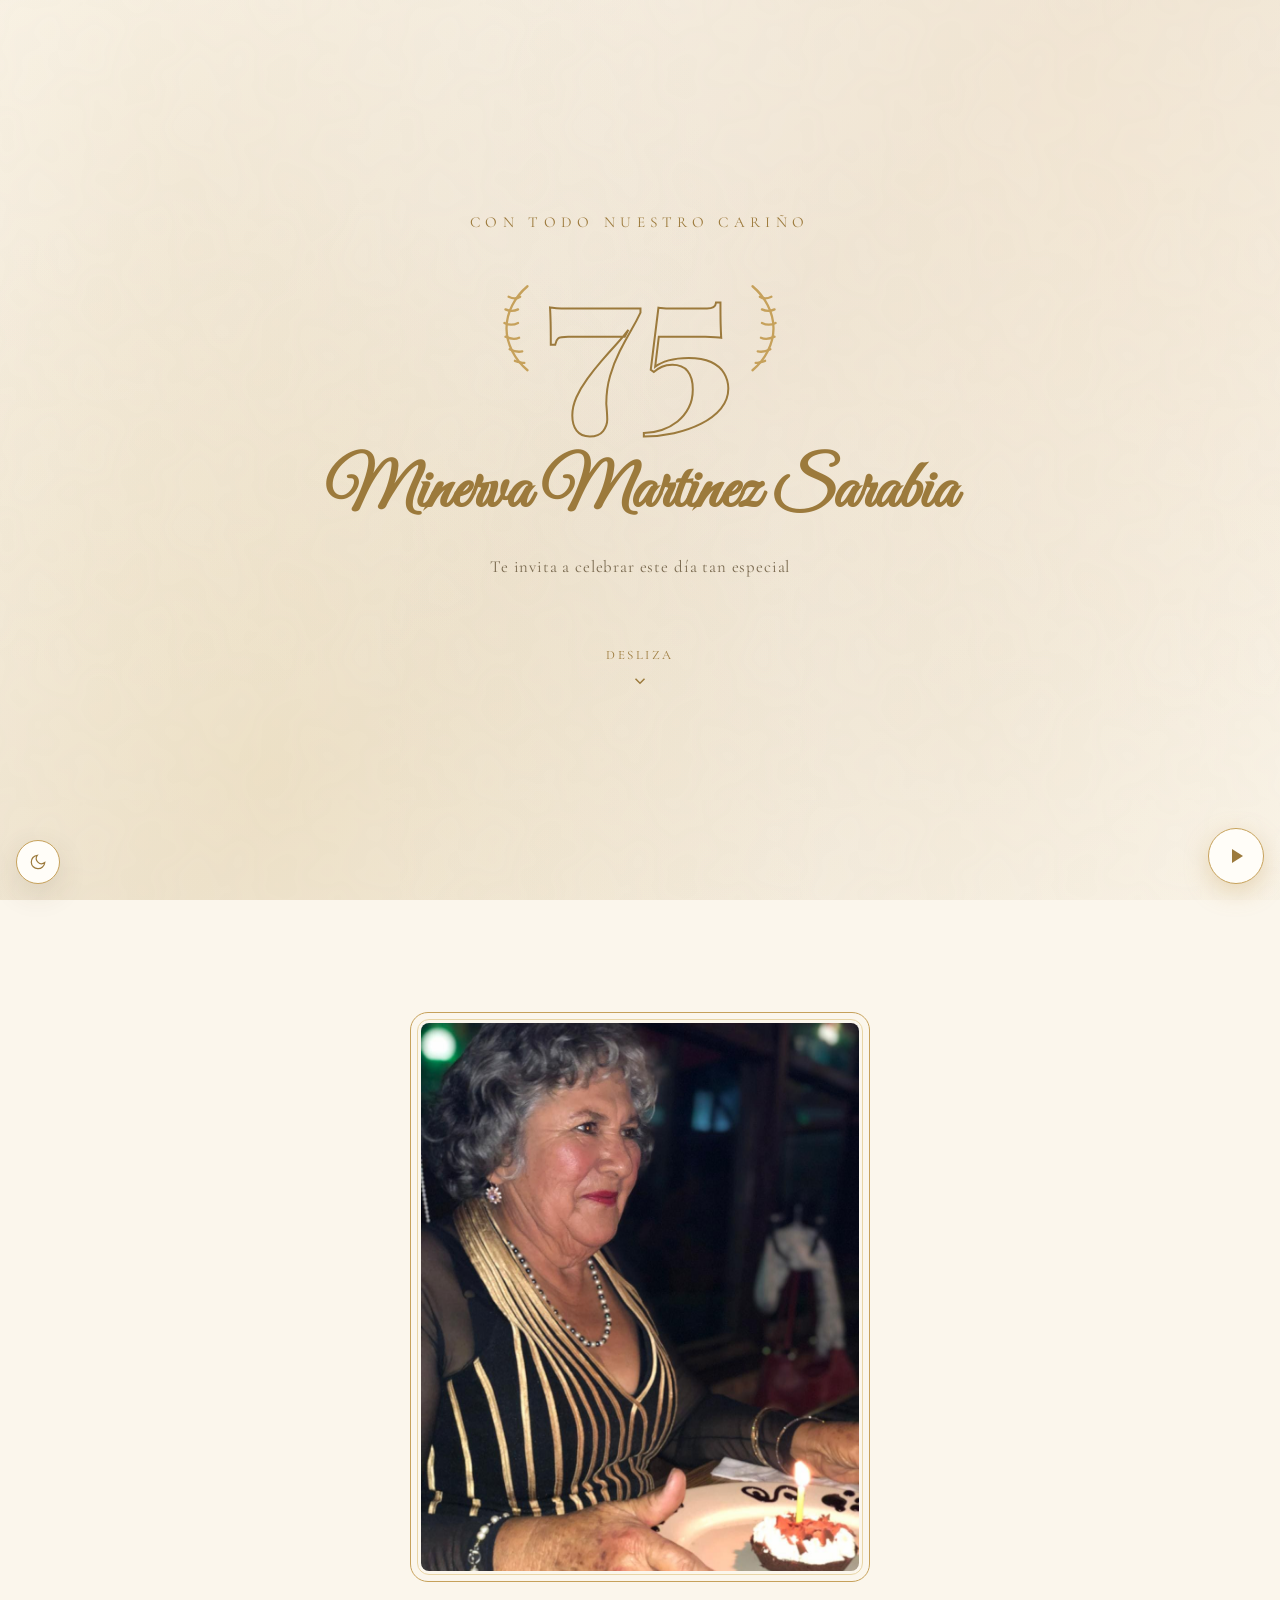
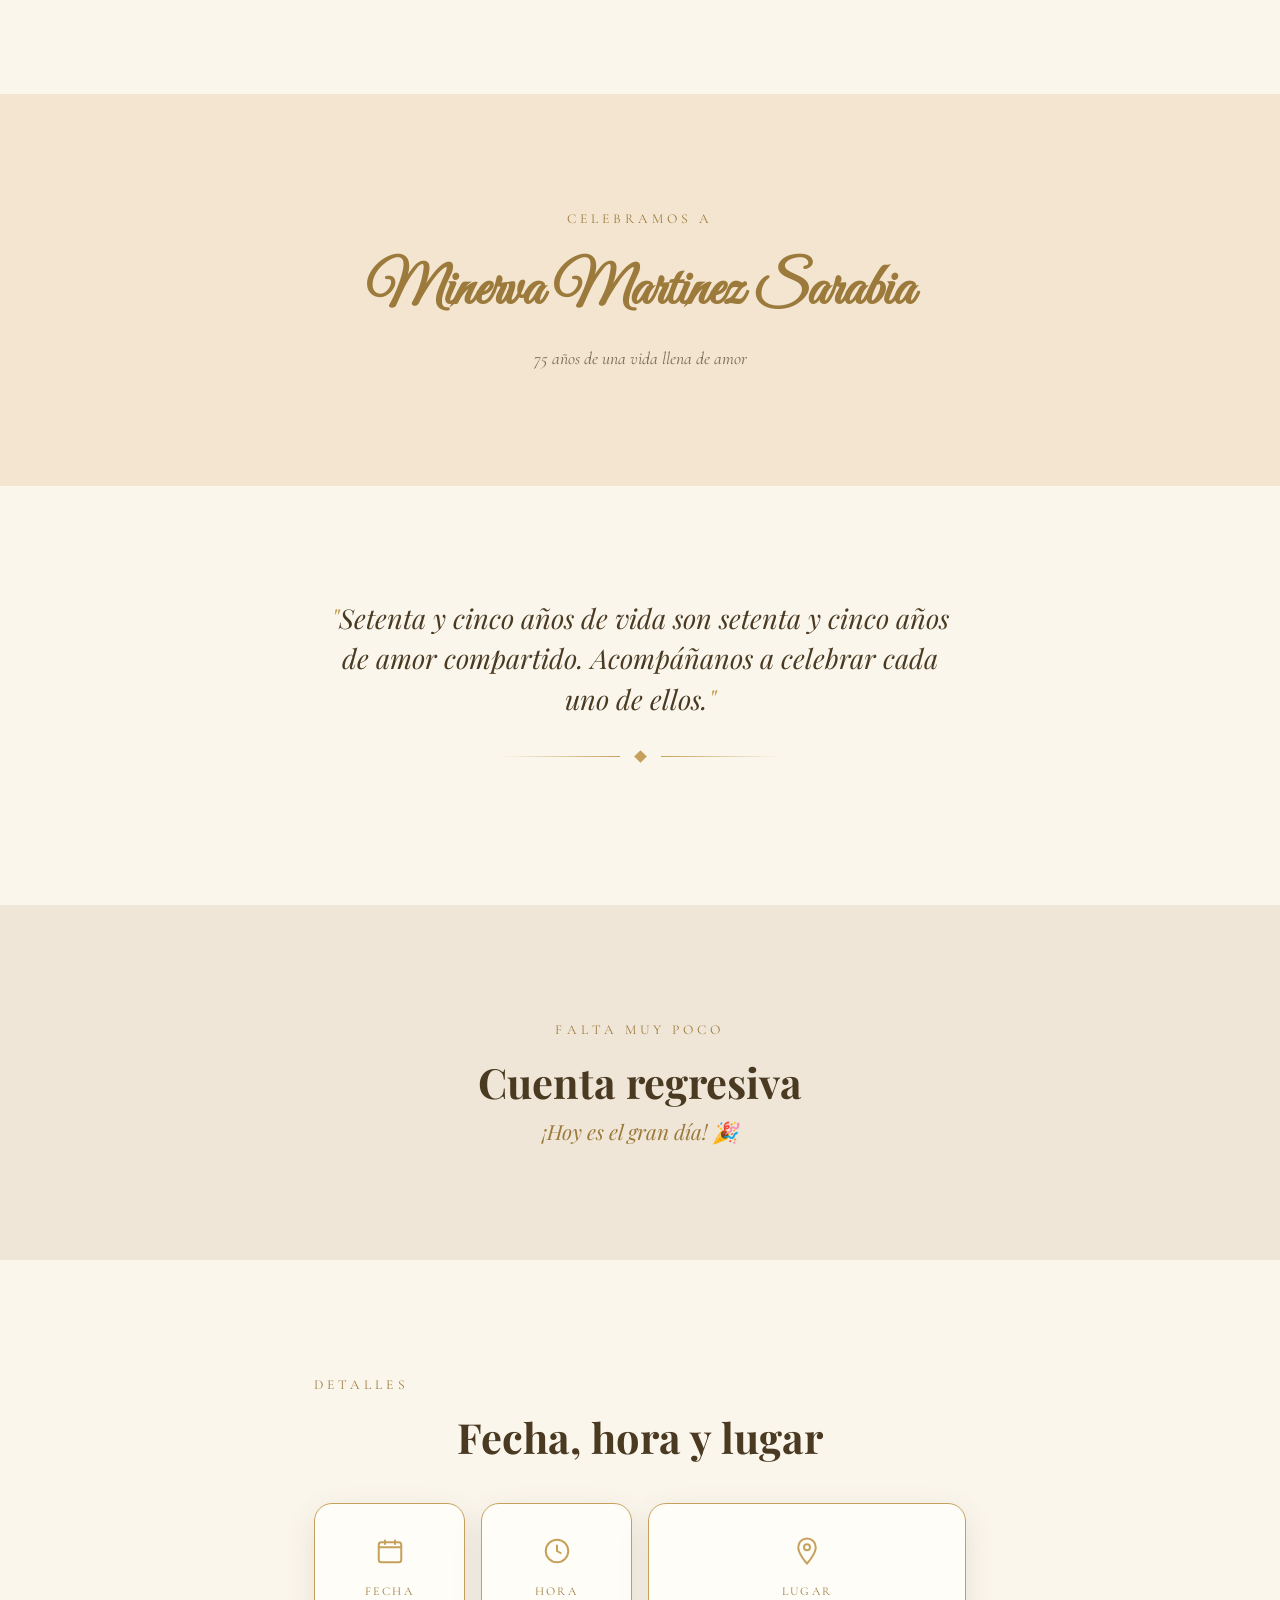
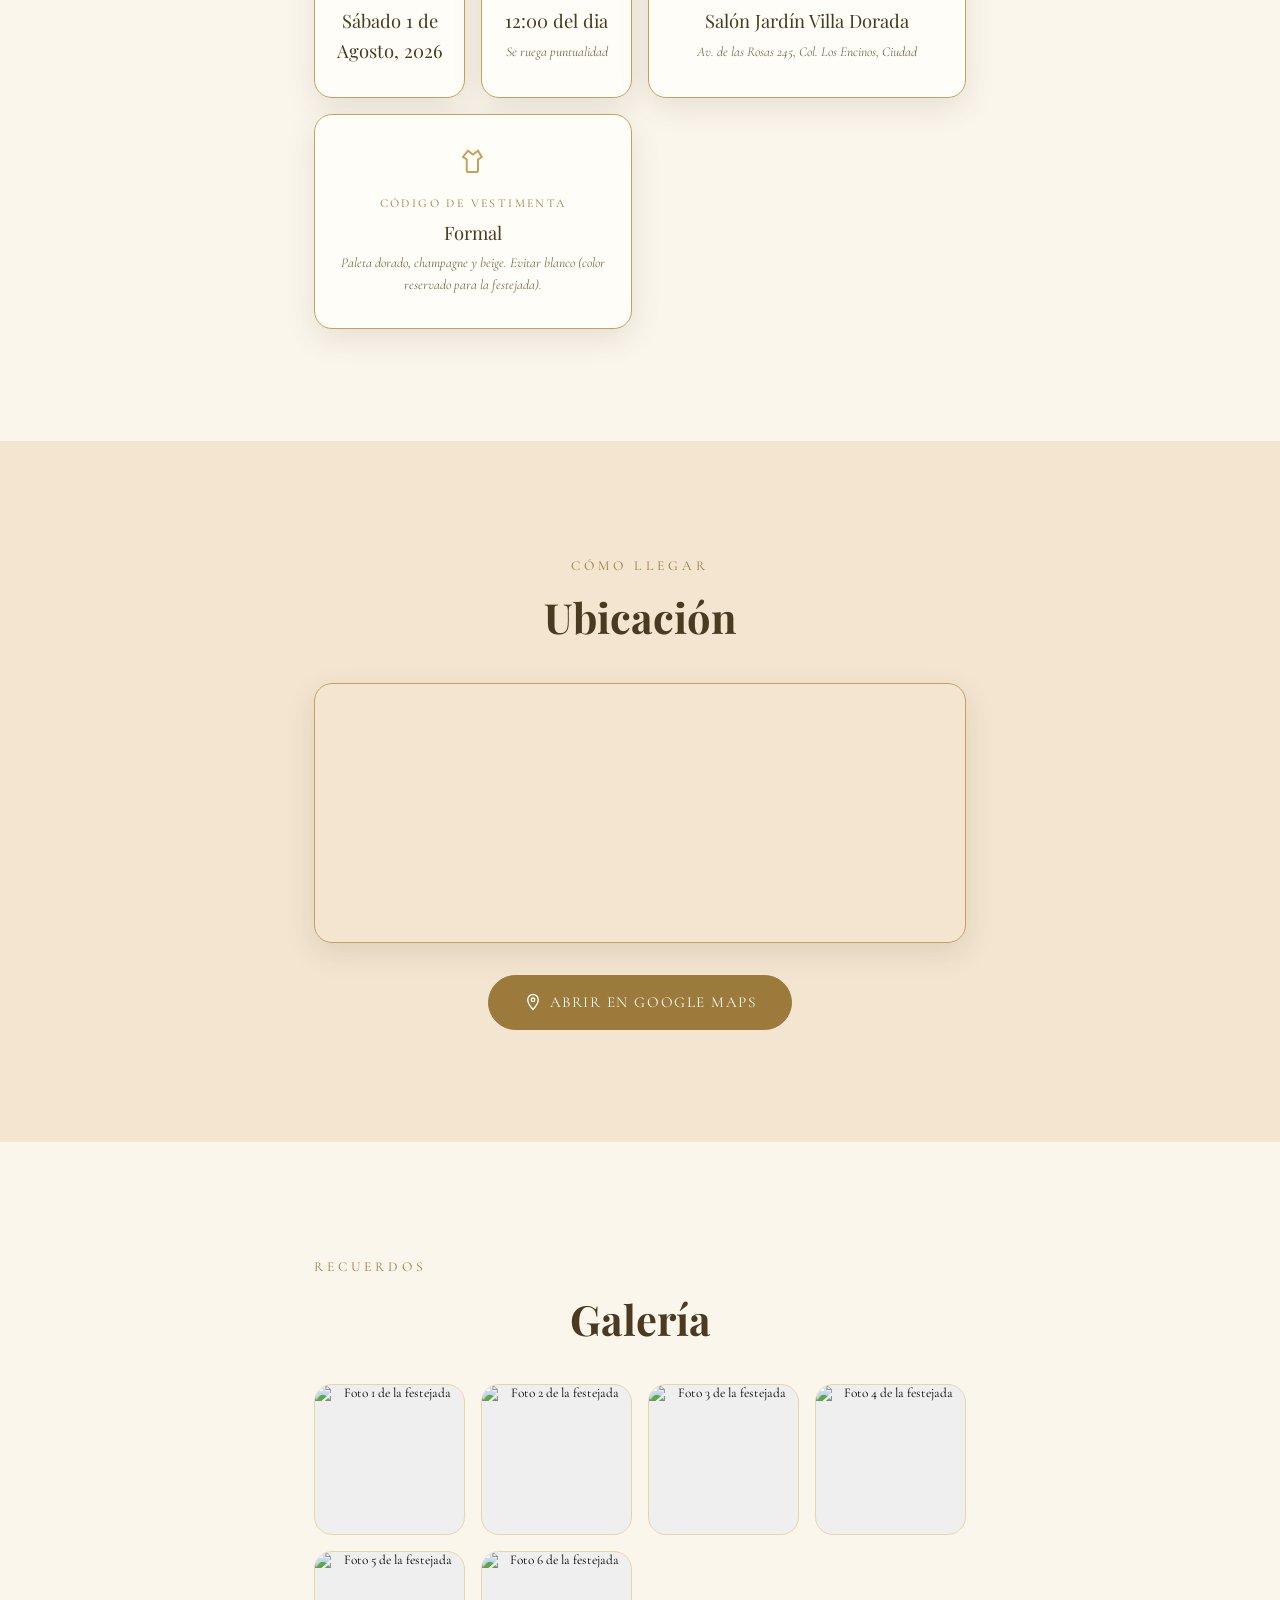
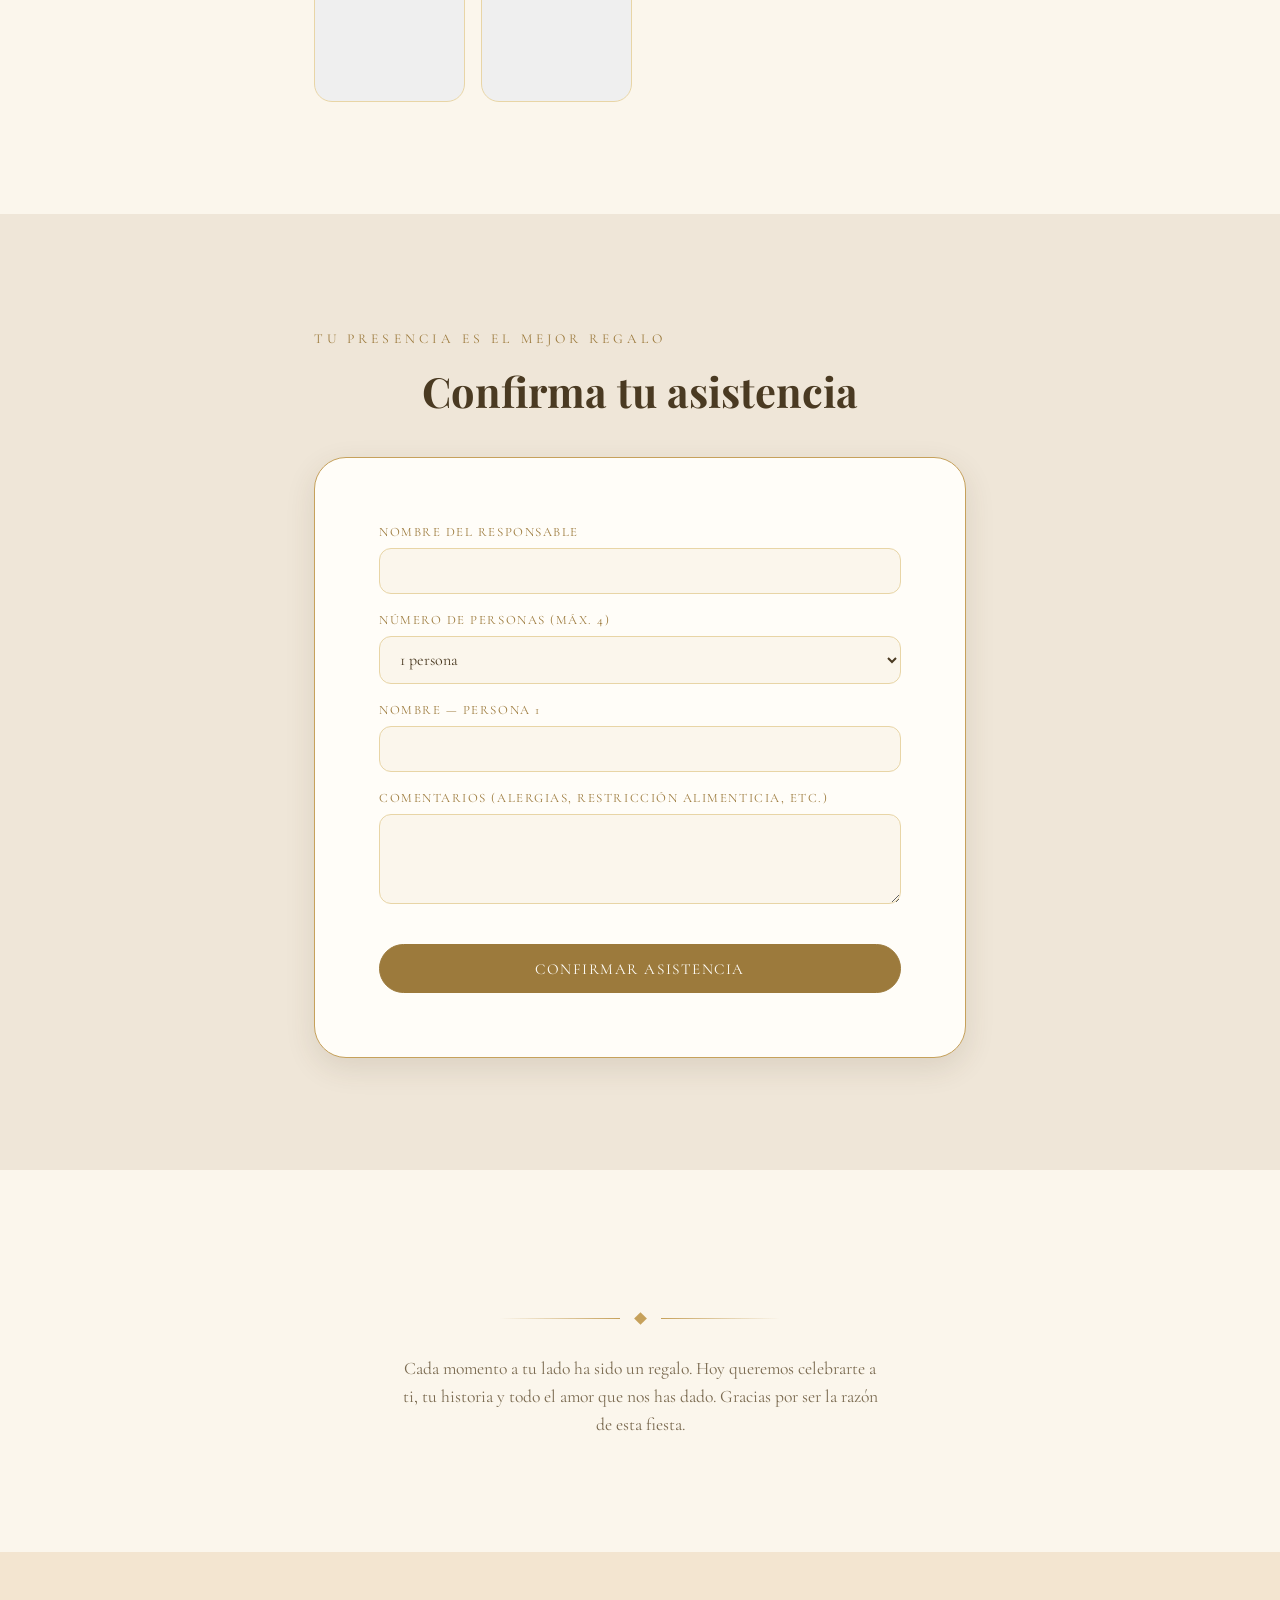
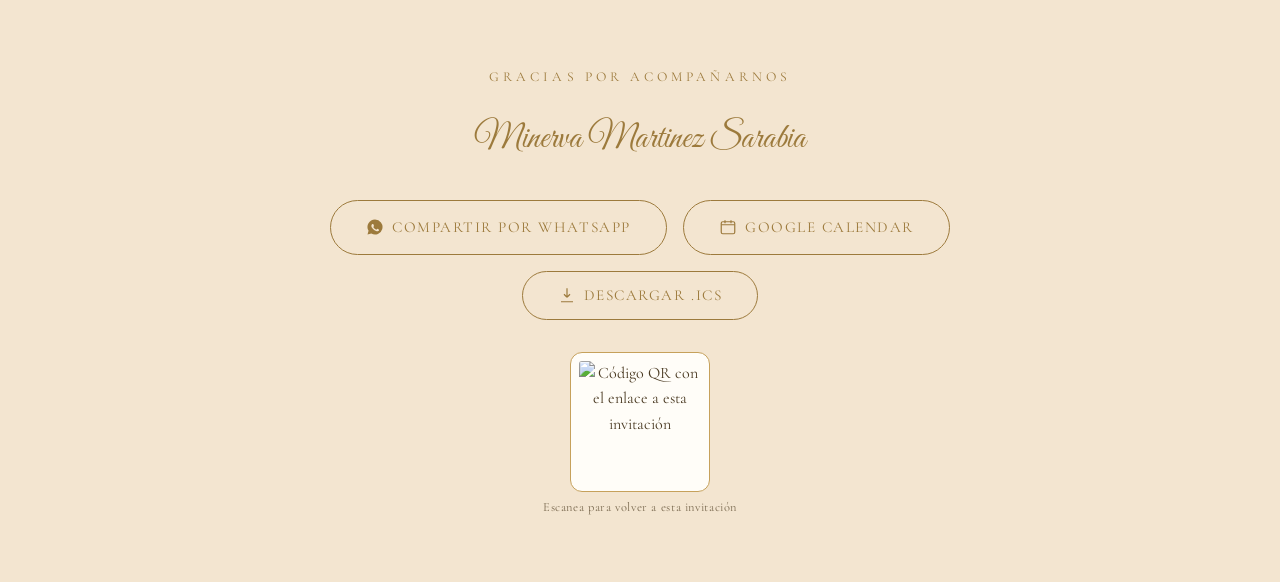
==== commit f6a236d5: "Update index.html" ====
--- a/index.html
+++ b/index.html
@@ -103,19 +103,20 @@
       </div>
     </section>
 
-    <!-- ============== 2. FOTO PRINCIPAL ============== -->
-    <section class="seccion-foto" id="foto-principal" aria-label="foto principal">
-      <div class="contenedor">
-        <div class="foto-principal-wrap revelar revelar--zoom">
-          <div class="marco-dorado parallax" data-velocidad="0.08">
-            <!-- Reemplaza este bloque por: <img src="assets/img/foto-principal.jpg" alt="Foto de la festejada"> -->
-            <div class="foto-placeholder">
-              assets/img/foto-principal.jpg<br><code>assets/img/foto-principal.jpg</code>
-            </div>
-          </div>
-        </div>
-      </div>
-    </section>
+   <!-- ============== 2. FOTO PRINCIPAL ============== -->
+<section class="seccion-foto" id="foto-principal" aria-label="foto principal">
+  <div class="contenedor">
+    <div class="foto-principal-wrap revelar revelar--zoom">
+      <div class="marco-dorado parallax" data-velocidad="0.08">
+        <img
+          src="assets/img/foto-principal.jpg"
+          alt="Foto de la festejada"
+          class="foto-principal"
+          loading="eager">
+      </div>
+    </div>
+  </div>
+</section>
 
     <!-- ============== 3. NOMBRE COMPLETO ============== -->
     <section class="seccion-nombre fondo-champagne" id="nombre" aria-label="Nombre de la festejada">
--- a/assets/css/style.css
+++ b/assets/css/style.css
@@ -650,3 +650,10 @@
 .gracias-pantalla__icono { width: 70px; height: 70px; color: var(--color-dorado); margin-bottom: var(--espacio-sm); }
 .gracias-pantalla__titulo { font-family: var(--fuente-script); font-size: clamp(2.2rem, 8vw, 3.2rem); color: var(--color-dorado-oscuro); }
 .gracias-pantalla__texto { max-width: 420px; color: var(--color-texto-suave); margin-top: var(--espacio-sm); }
+
+ .foto-principal {
+  width: 100%;
+  height: 100%;
+  display: block;
+  object-fit: cover;
+}
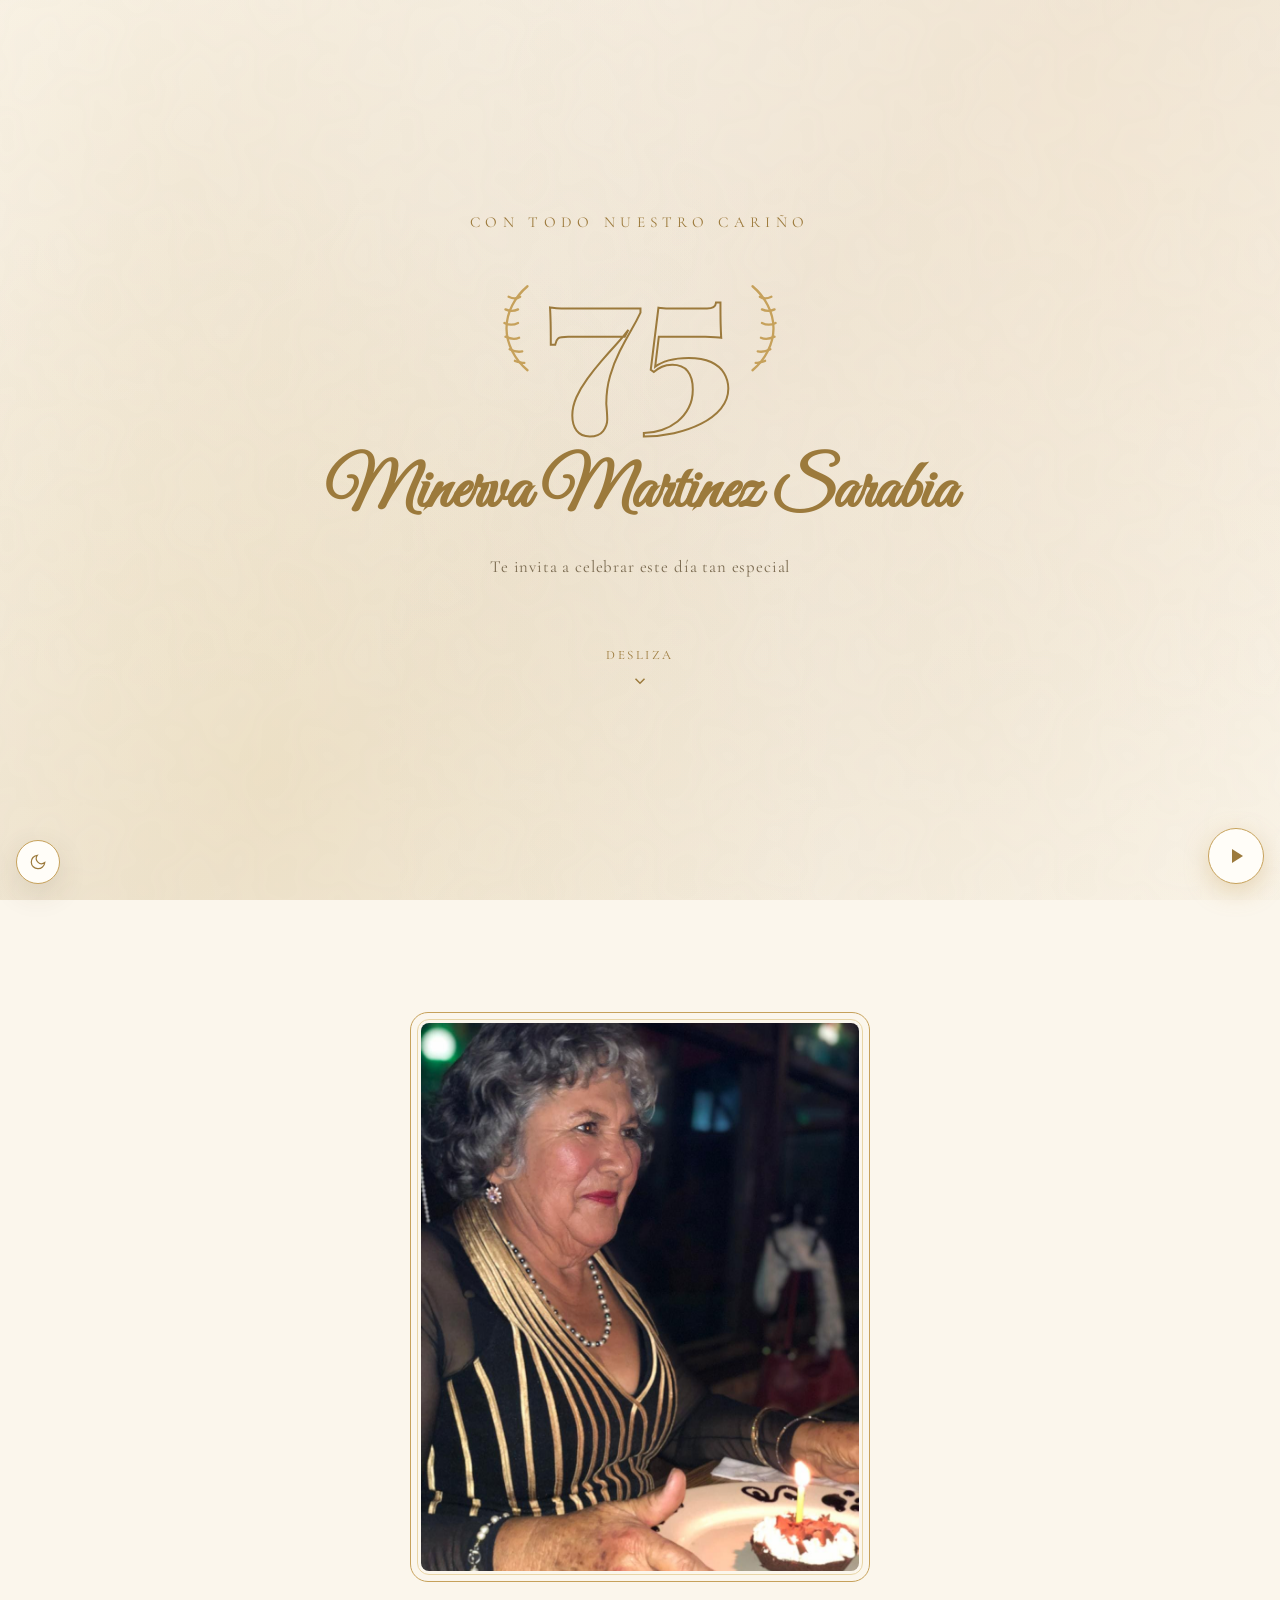
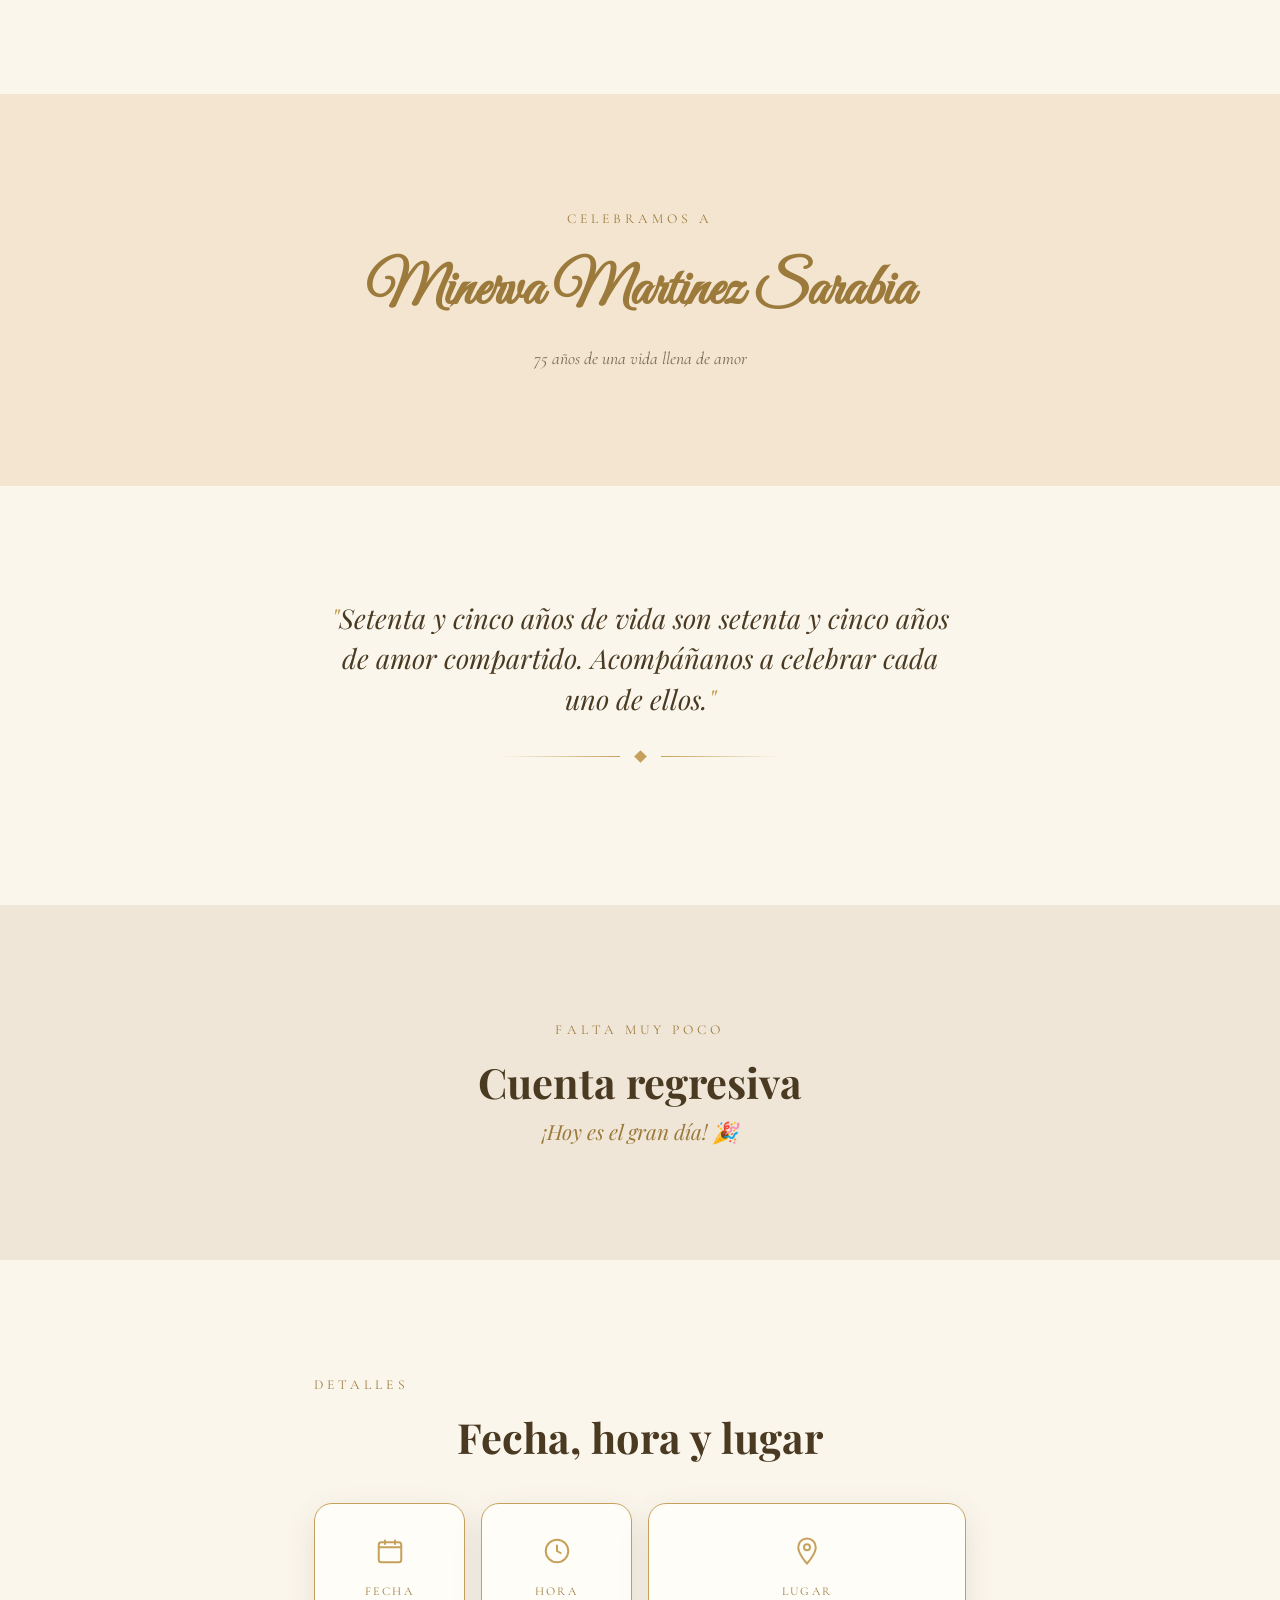
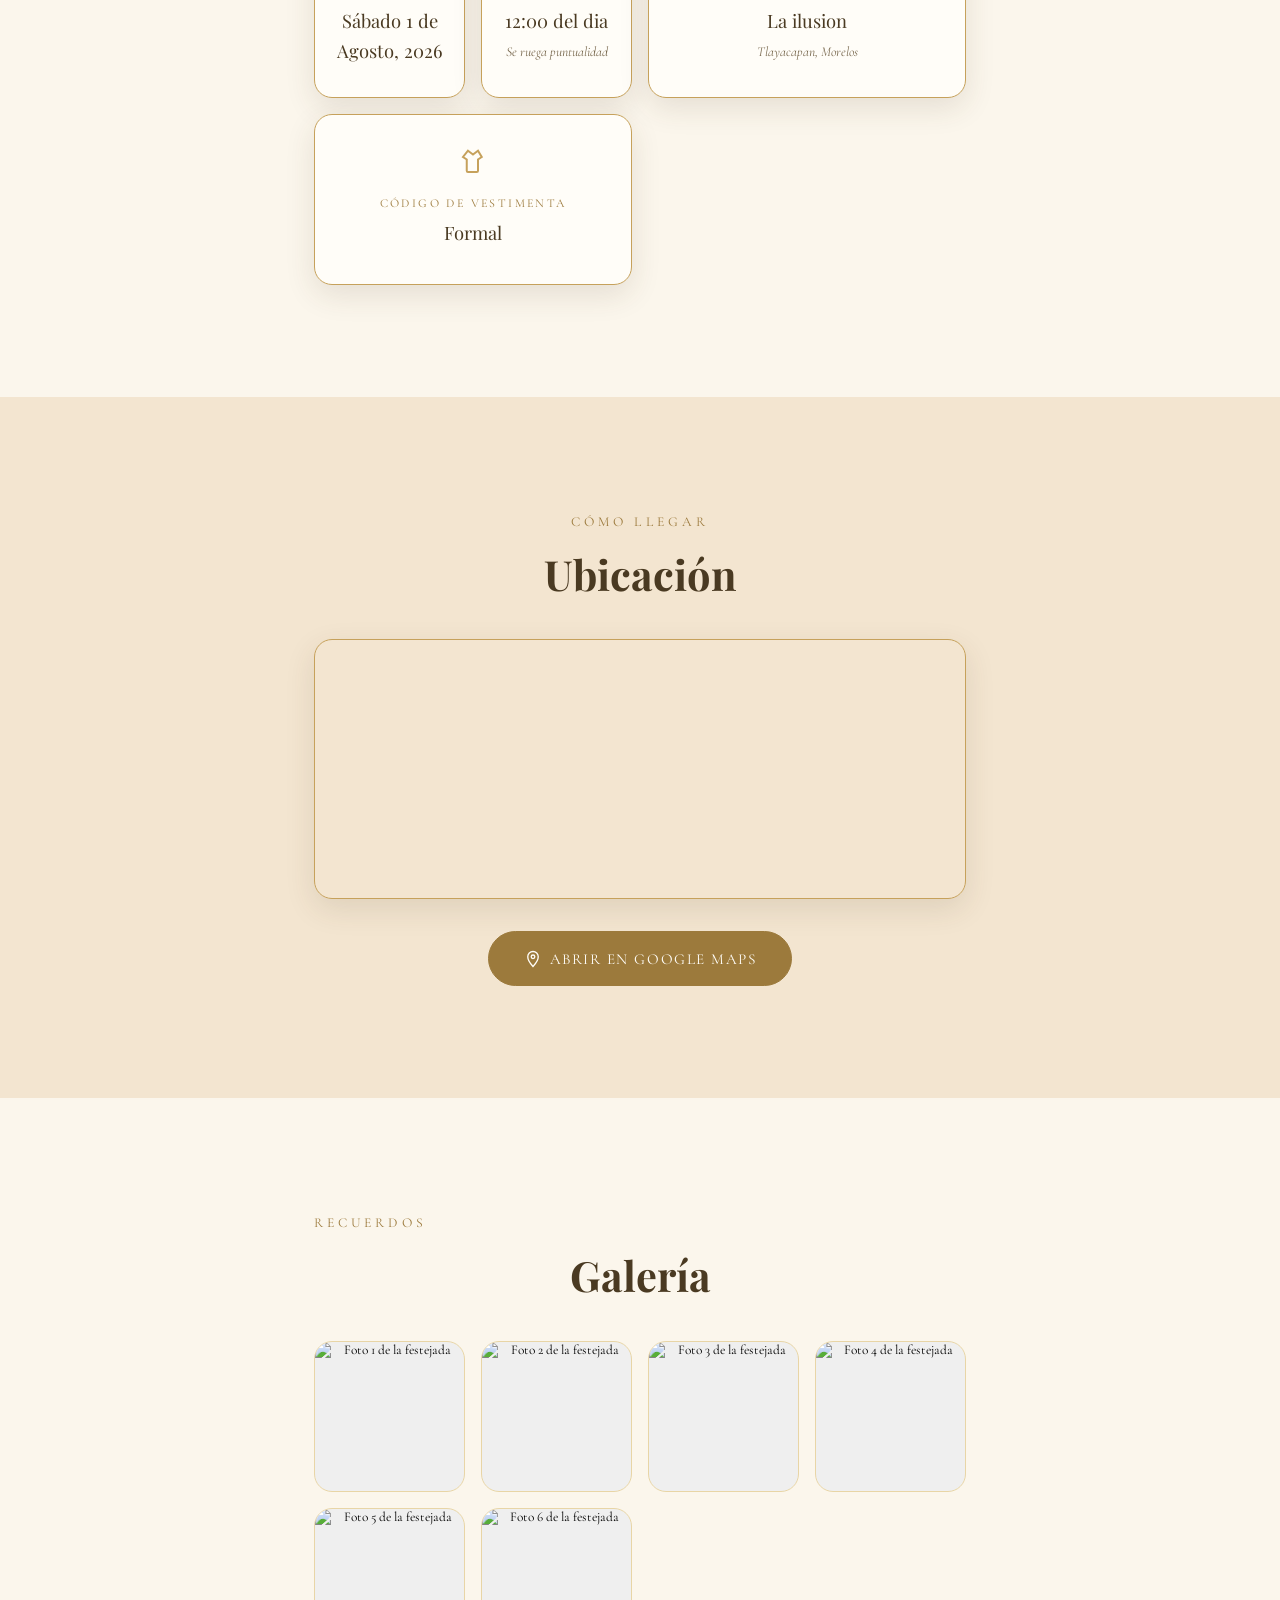
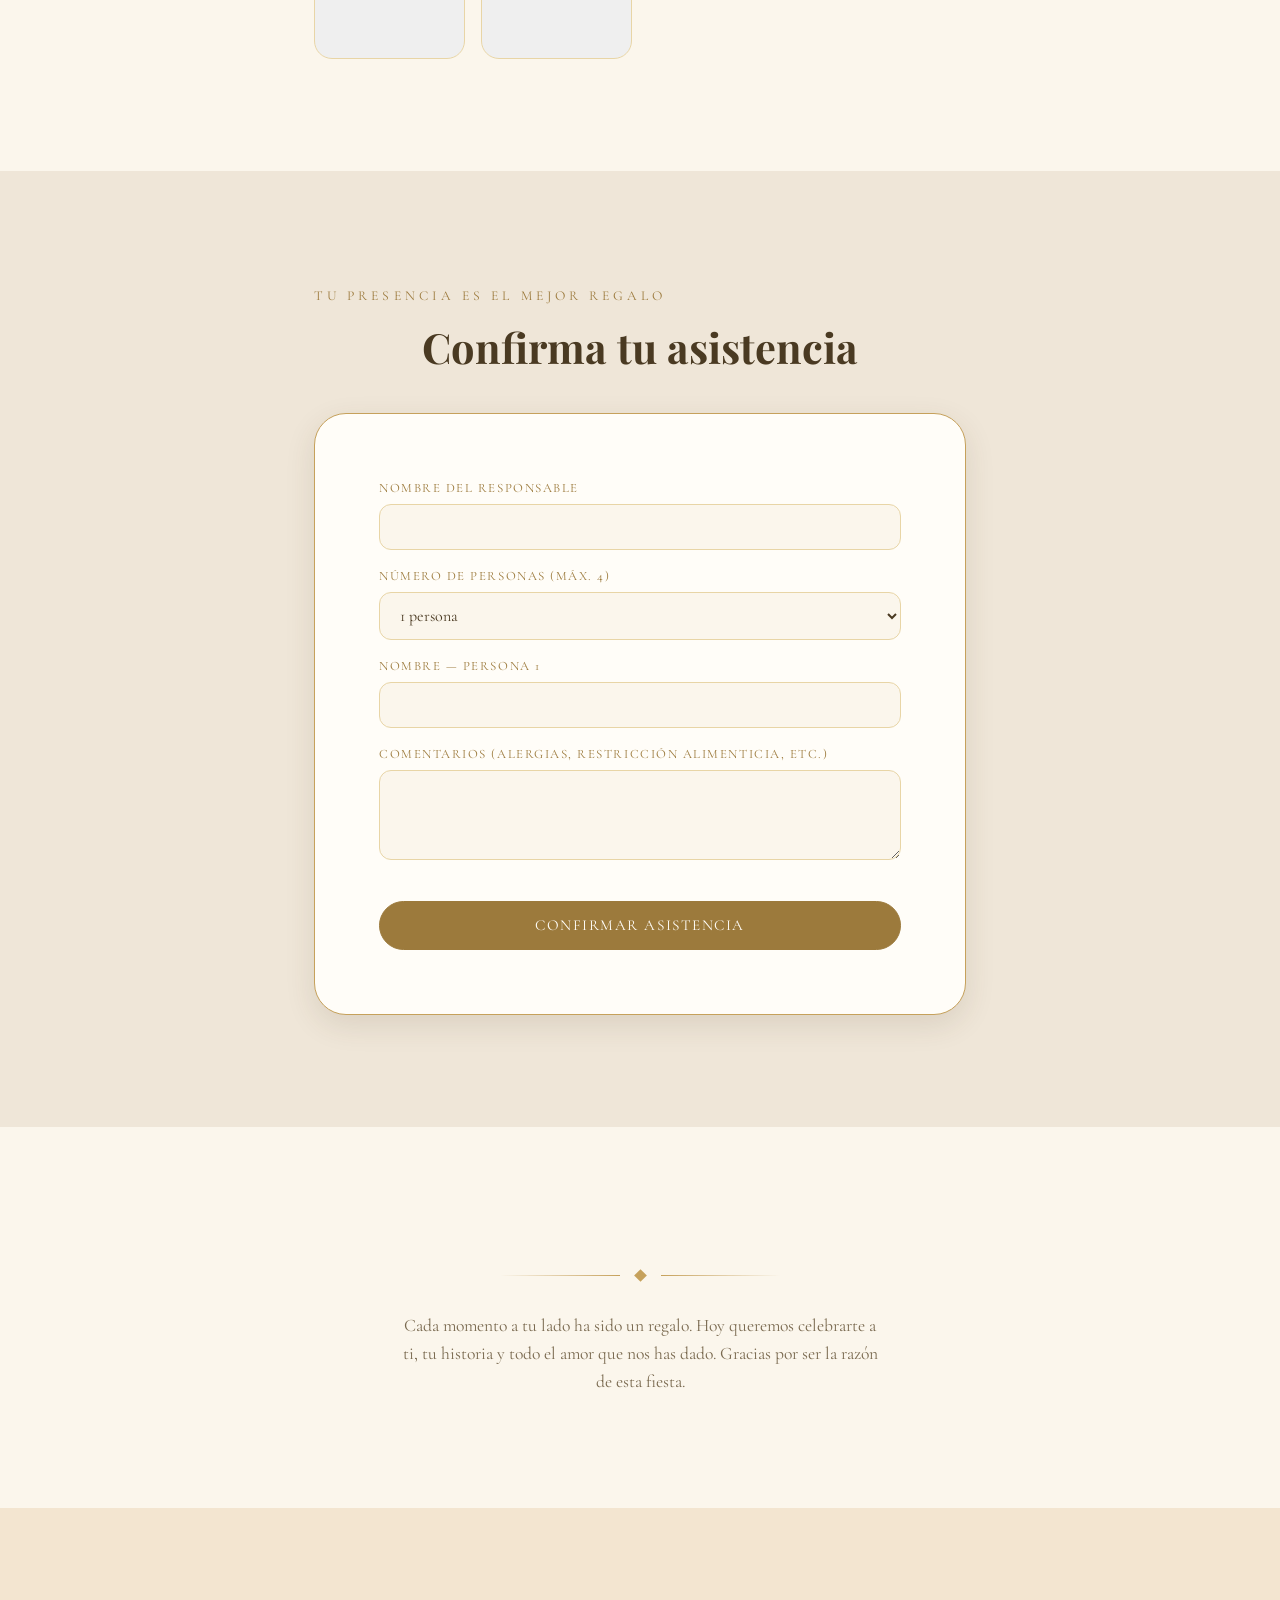
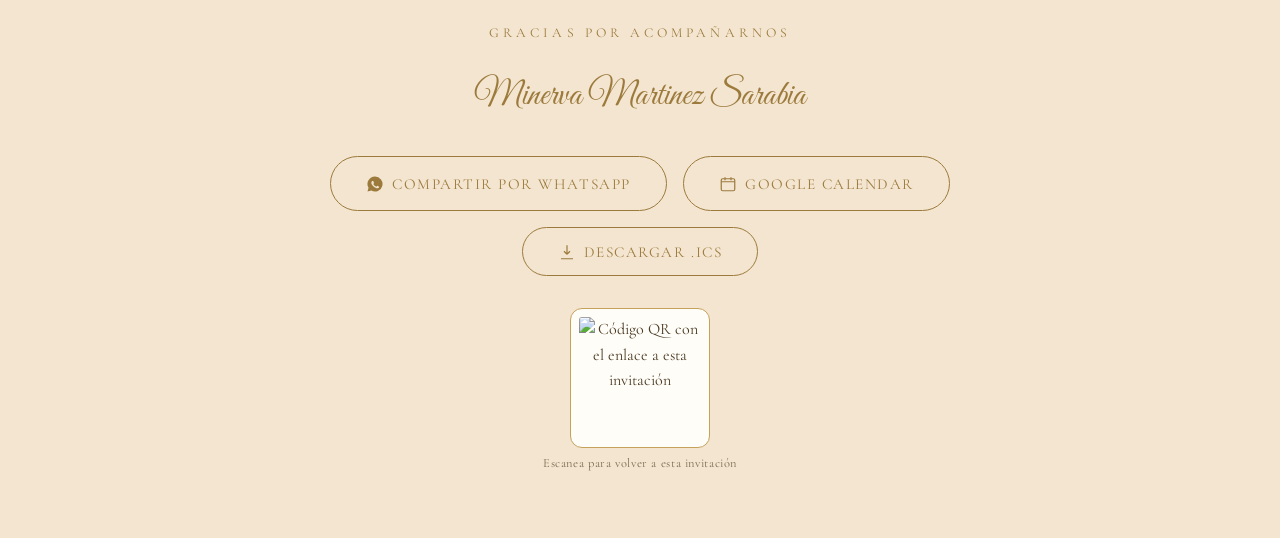
==== commit 44443bab: "Update index.html" ====
--- a/index.html
+++ b/index.html
@@ -6,7 +6,7 @@
   <title>Invitación · 75 Años</title>
 
   <!-- ============== SEO BÁSICO ============== -->
-  <meta name="description" content="Acompáñanos a celebrar los 75 años de María Elena Rodríguez. Fecha, hora, ubicación y confirmación de asistencia en esta invitación digital.">
+  <meta name="description" content="Acompáñanos a celebrar los 75 años de Minerva Martinez Sarabia. Fecha, hora, ubicación y confirmación de asistencia en esta invitación digital.">
   <meta name="robots" content="noindex, nofollow">
   <!-- noindex: una invitación personal normalmente NO debe salir en buscadores.
        Si quieres que sí sea indexable, borra esta línea. -->
@@ -15,7 +15,7 @@
 
   <!-- ============== OPEN GRAPH (vista previa al compartir por WhatsApp / Facebook) ============== -->
   <meta property="og:type" content="website">
-  <meta property="og:title" content="Invitación · Celebremos los 75 años de María Elena">
+  <meta property="og:title" content="Invitación · Celebremos los 75 años de Minerva Martinez Sarabia">
   <meta property="og:description" content="Con mucho cariño te invitamos a celebrar este día tan especial. Toca para ver la fecha, el lugar y confirmar tu asistencia.">
   <meta property="og:image" content="https://tu-usuario.github.io/InvitacionDigital/assets/img/og-imagen.jpg">
   <meta property="og:image:width" content="1200">
@@ -25,7 +25,7 @@
 
   <!-- ============== TWITTER CARD ============== -->
   <meta name="twitter:card" content="summary_large_image">
-  <meta name="twitter:title" content="Invitación · Celebremos los 75 años de María Elena">
+  <meta name="twitter:title" content="Invitación · Celebremos los 75 años de Minerva Martinez Sarabia">
   <meta name="twitter:description" content="Con mucho cariño te invitamos a celebrar este día tan especial.">
   <meta name="twitter:image" content="https://tu-usuario.github.io/InvitacionDigital/assets/img/og-imagen.jpg">
 
@@ -336,7 +336,7 @@
   <script src="assets/js/maps.js"></script>
   <script src="assets/js/scroll.js"></script>
   <script src="assets/js/animaciones.js"></script>
-  <script src="assets/js/formulario.js"></script>
+  <script src="assets/js/formulario.js?v=10"></script>
   <script src="assets/js/app.js"></script>
 </body>
 </html>
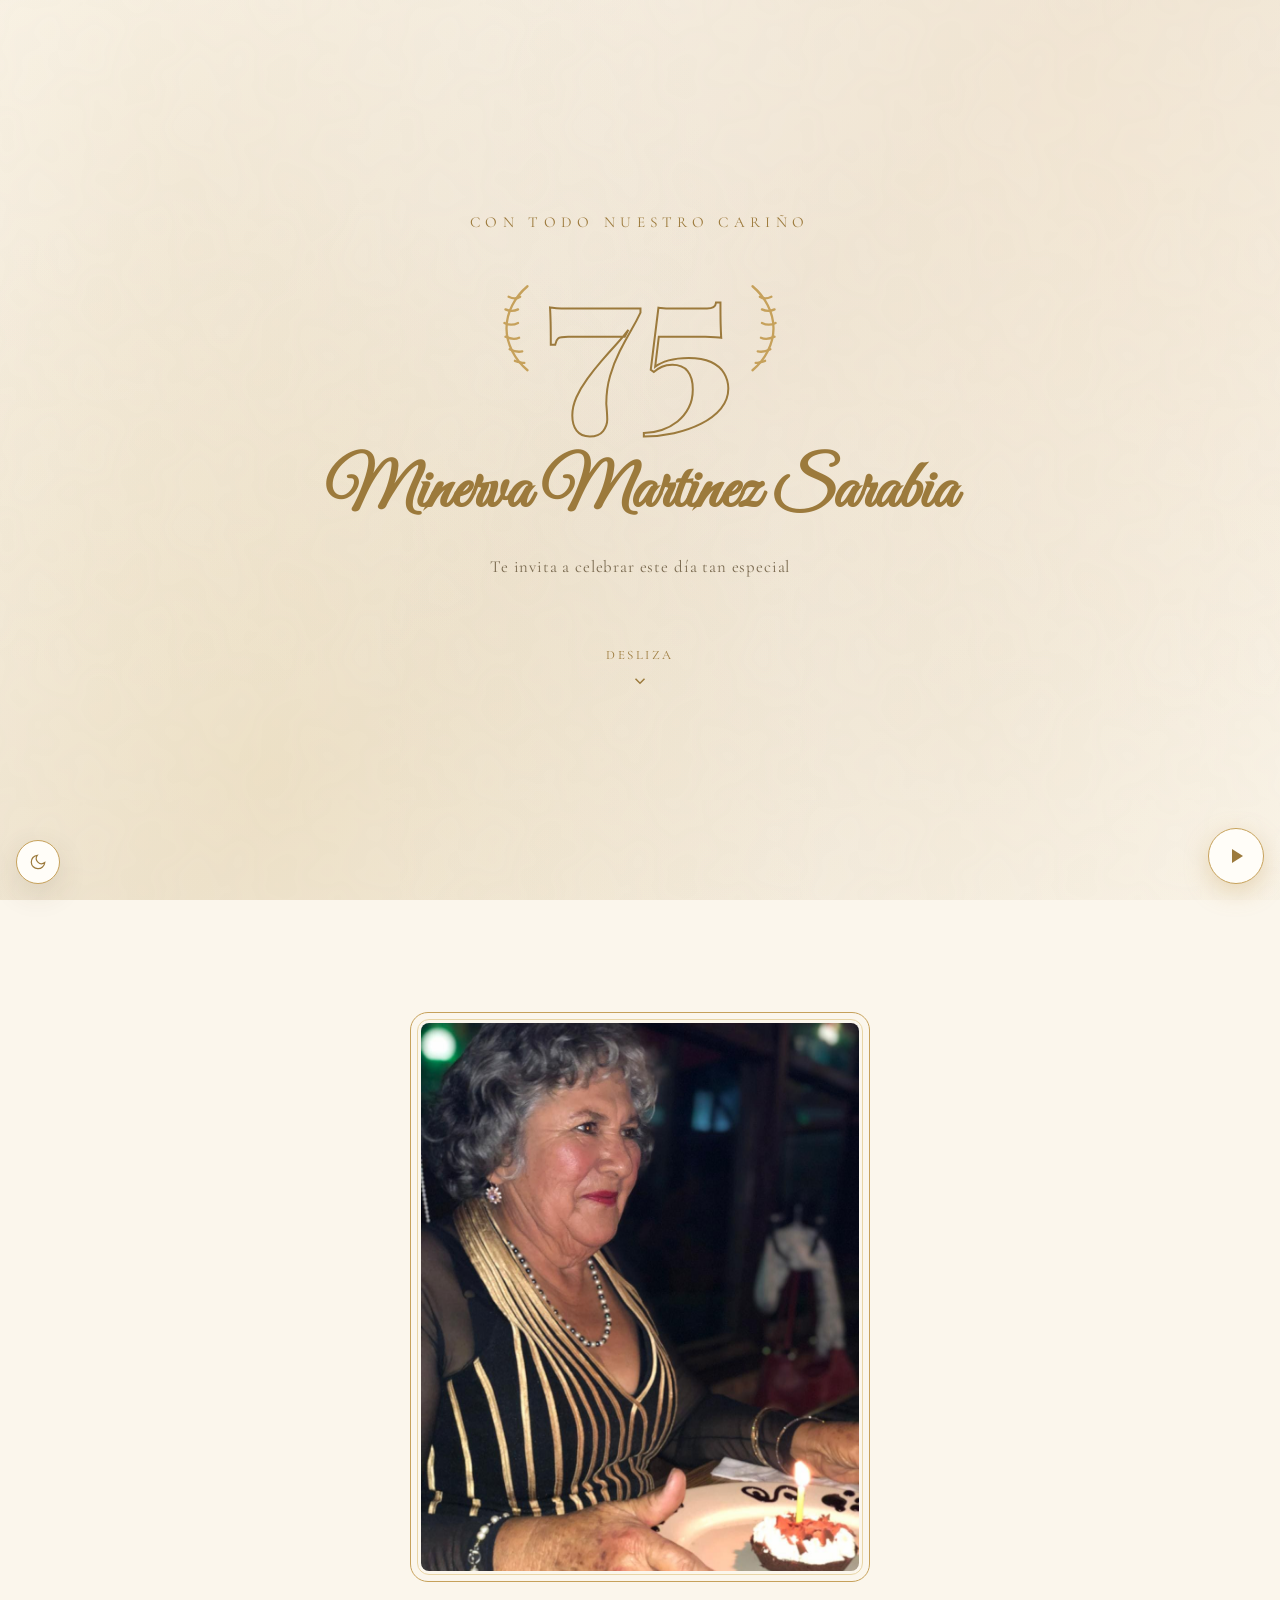
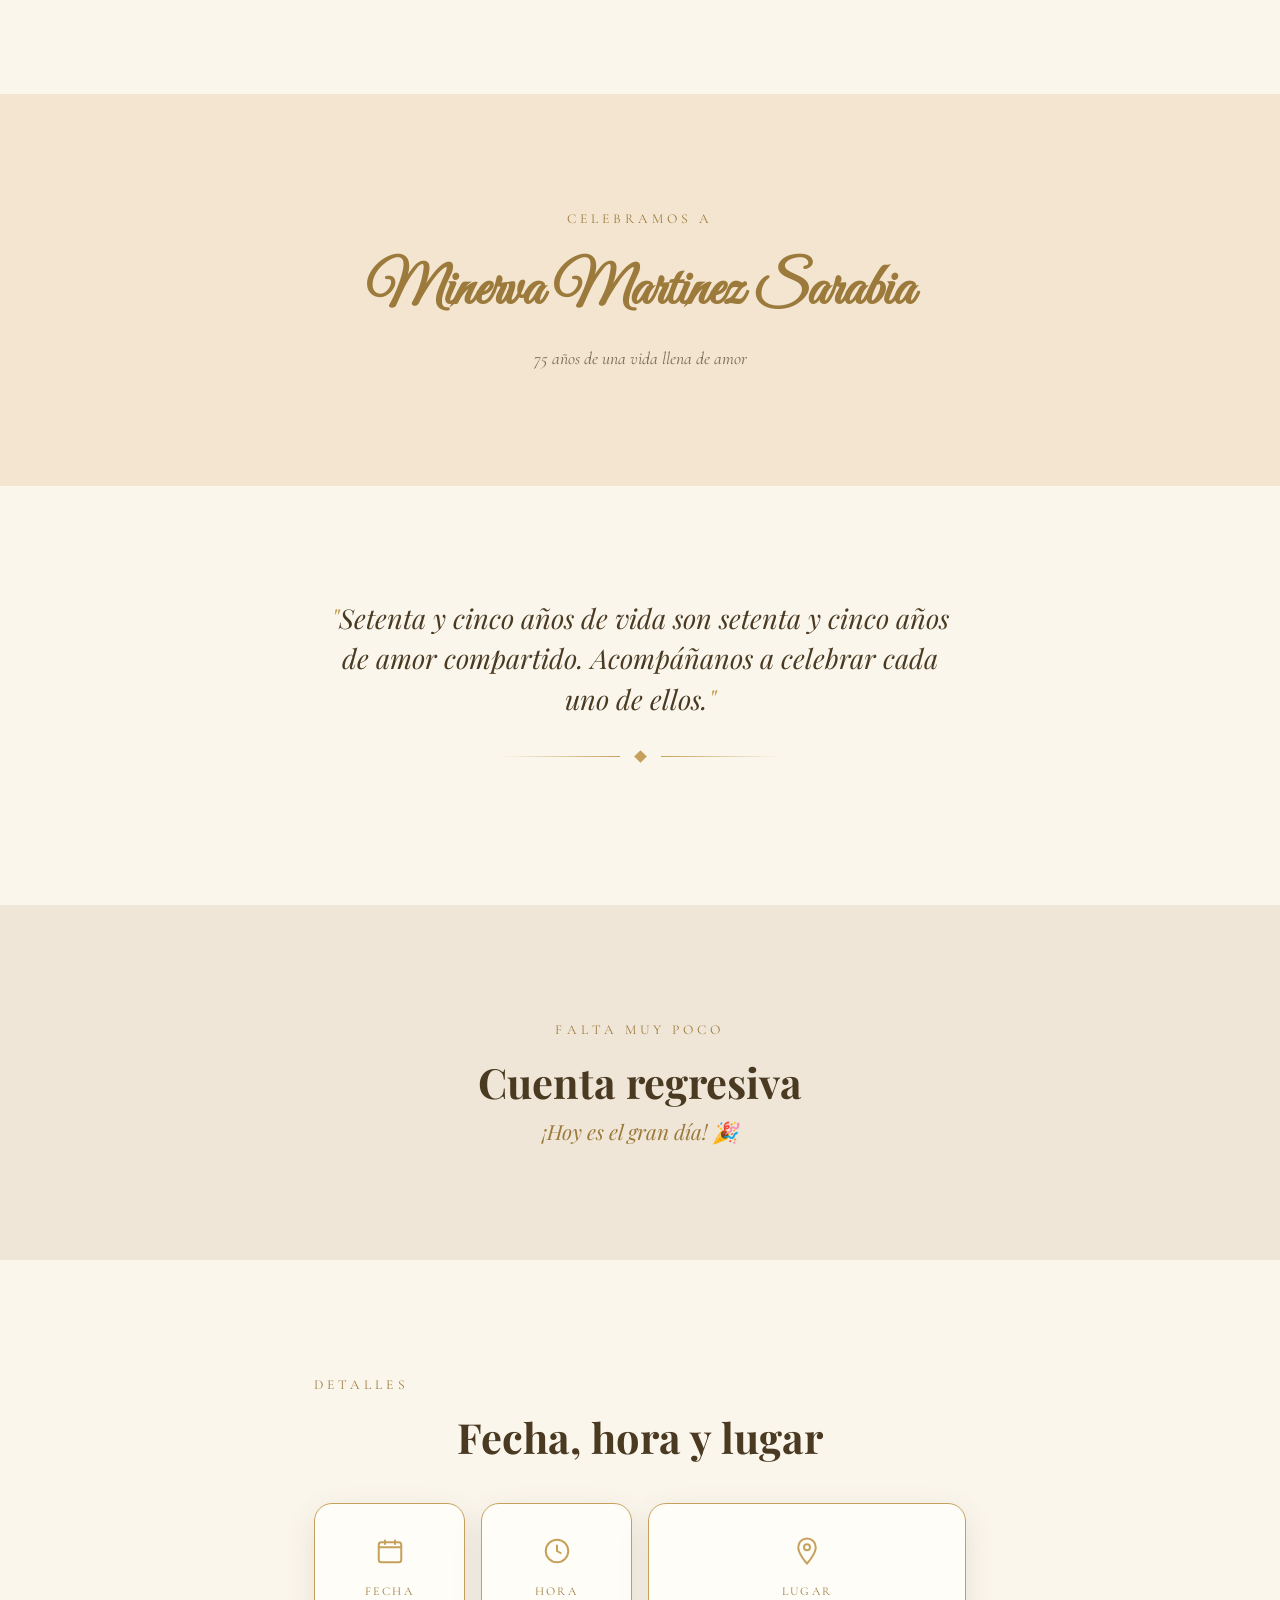
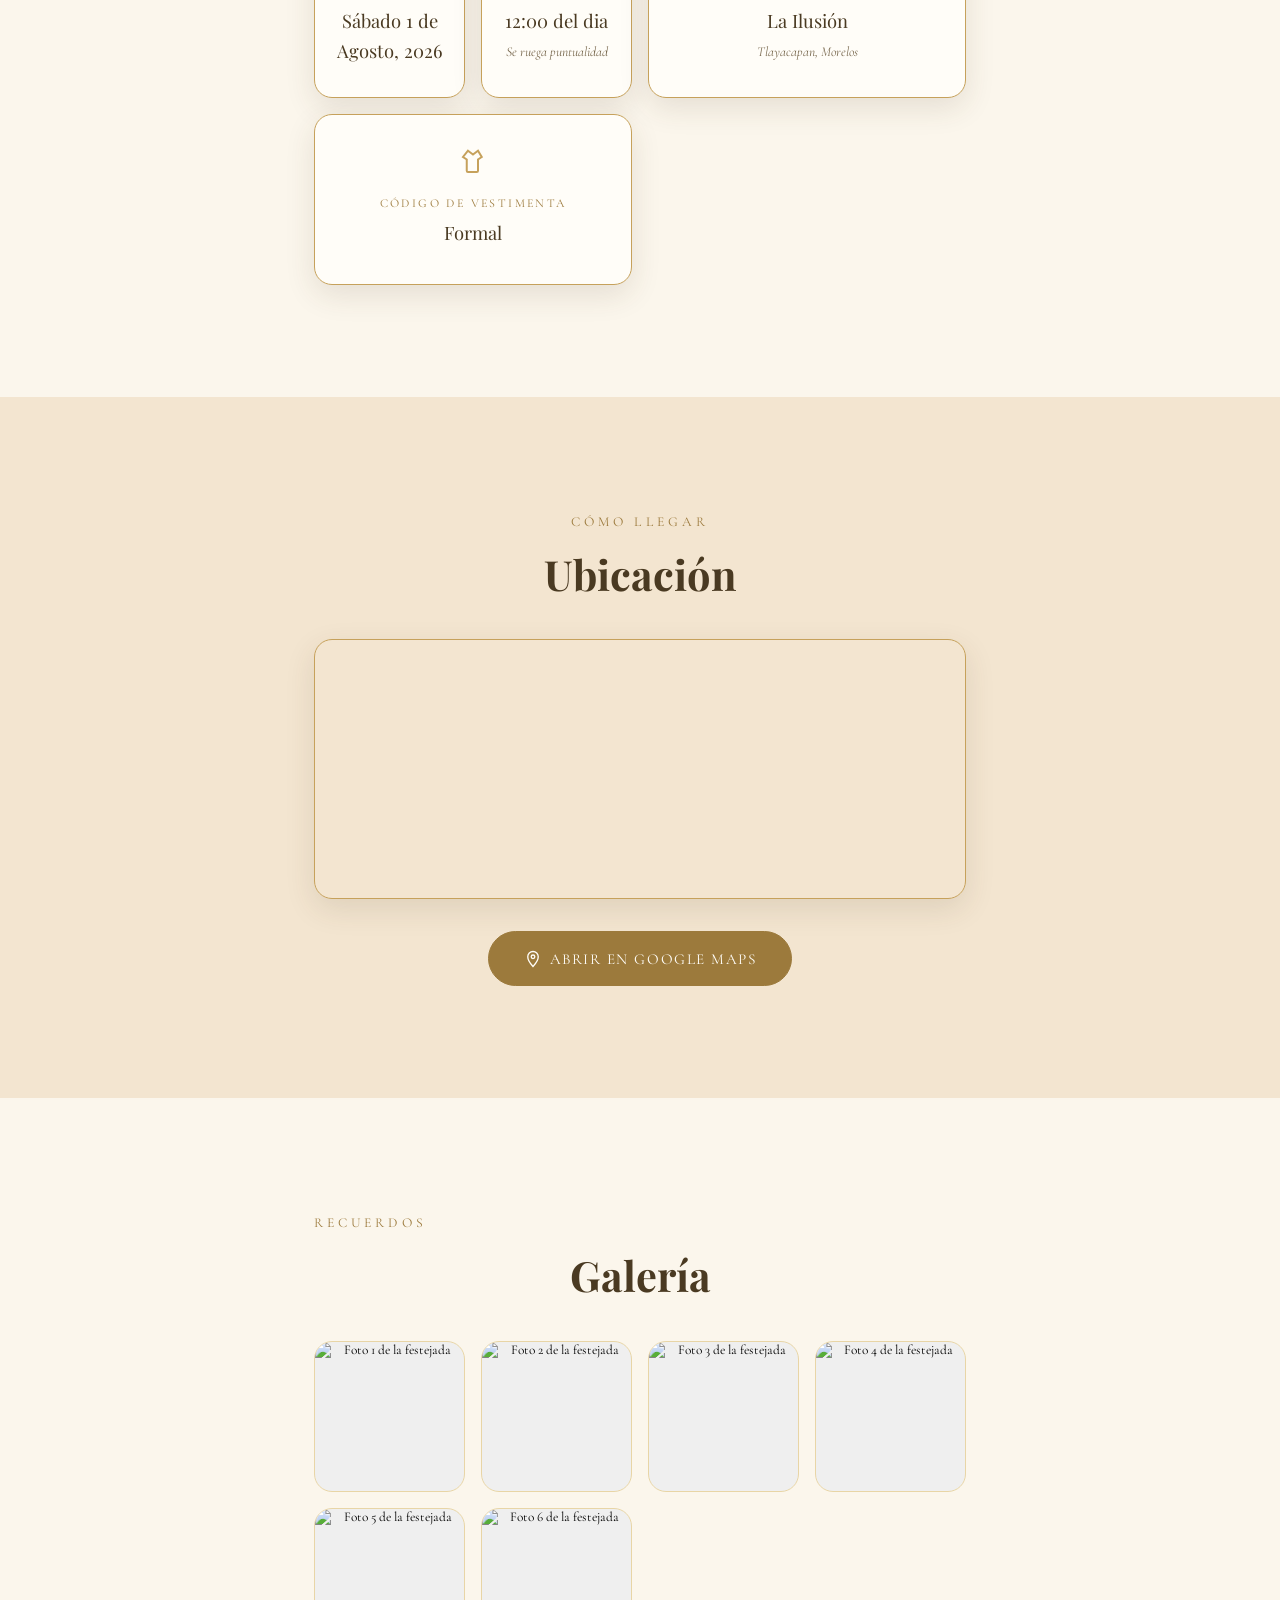
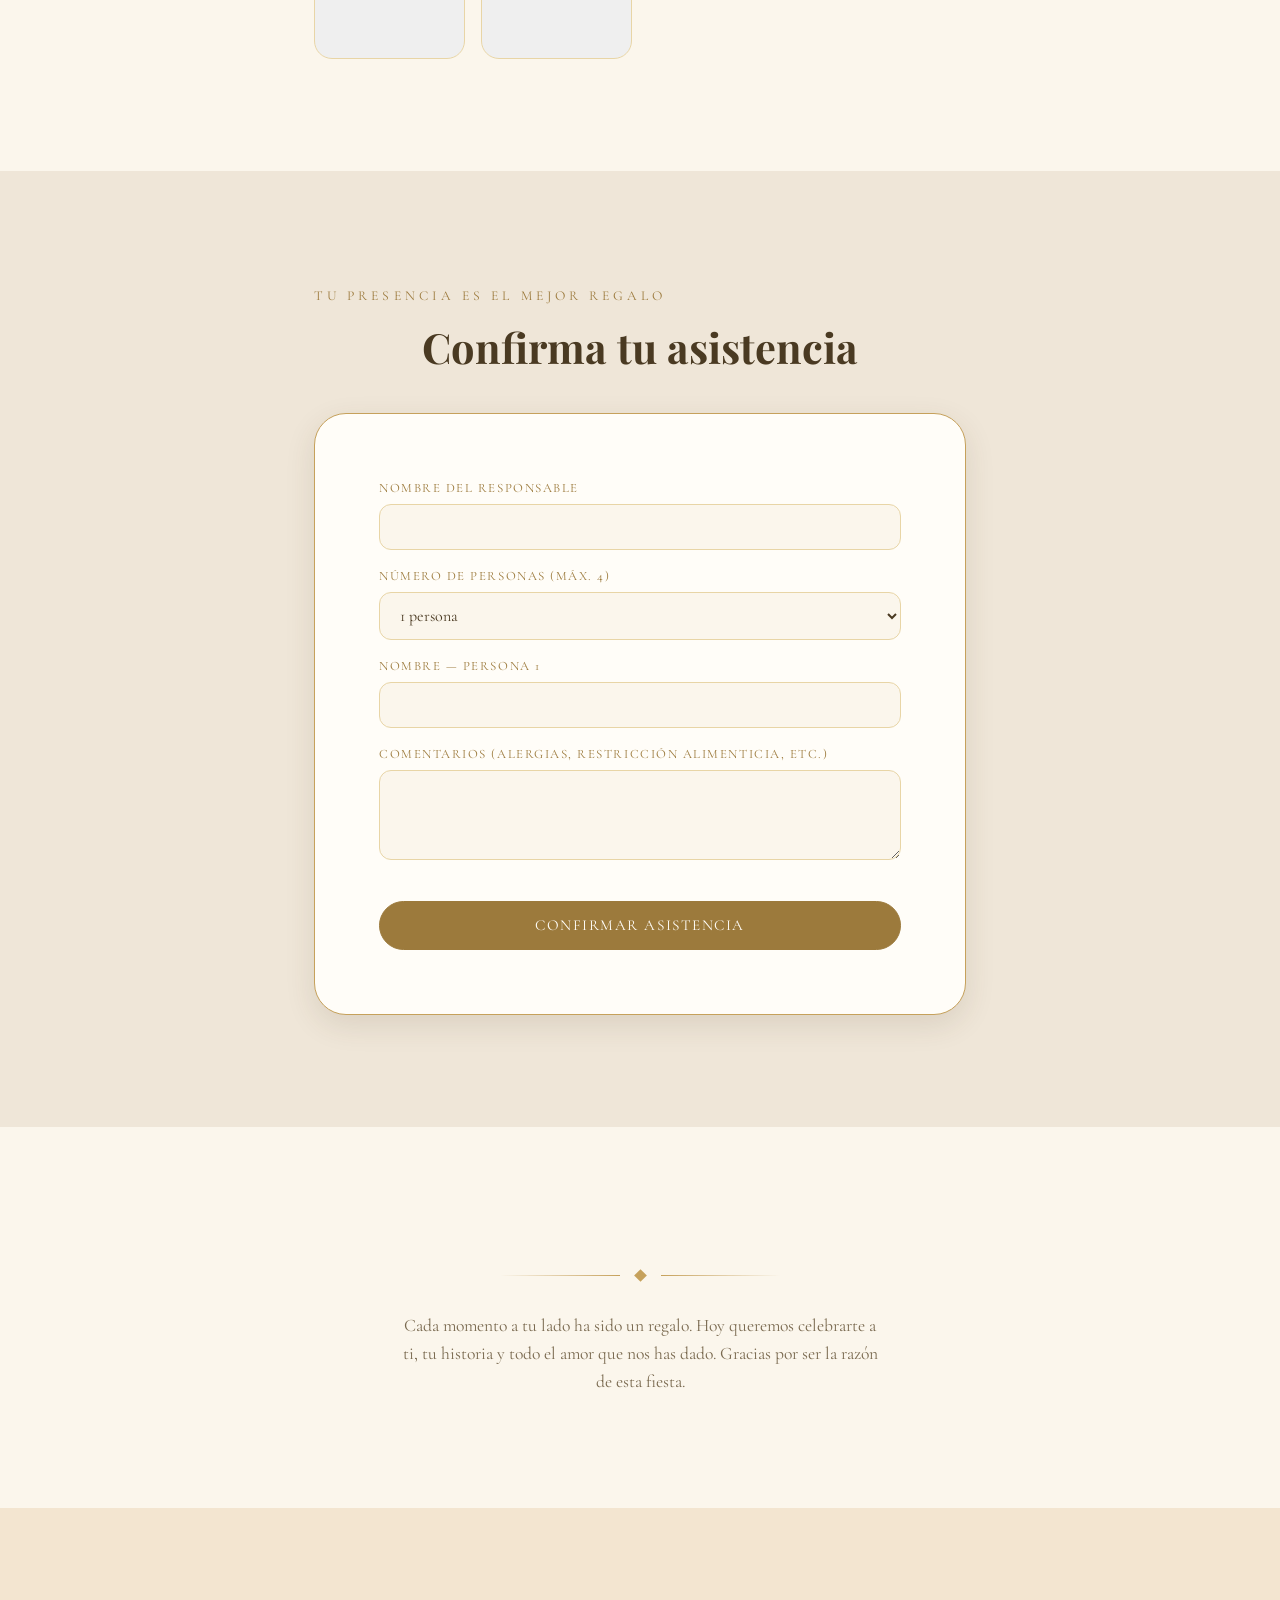
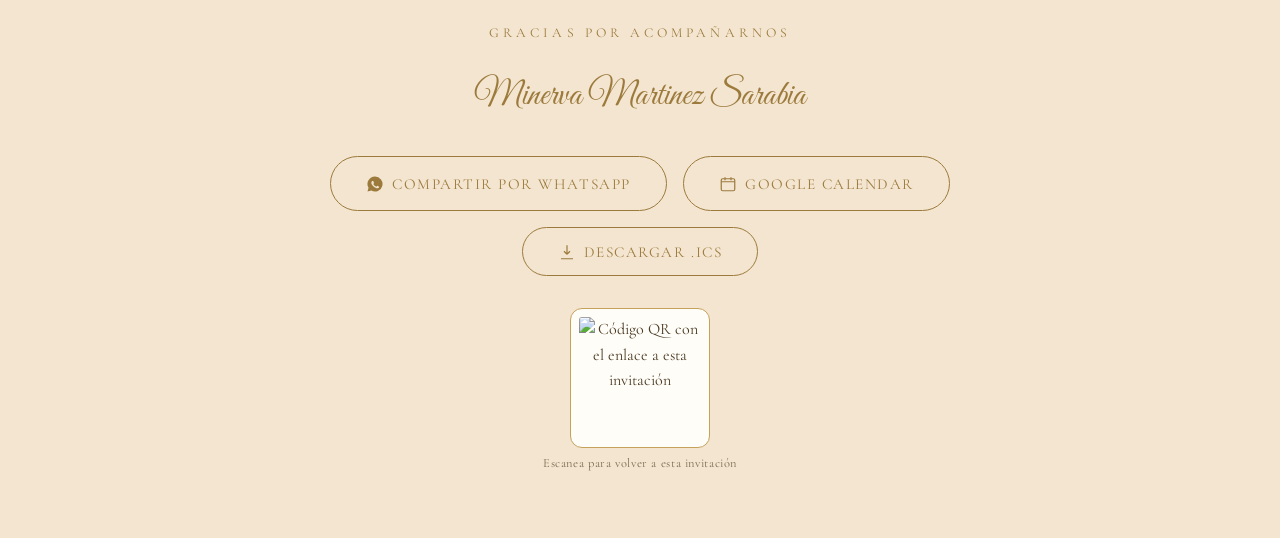
==== commit ec529f6b: "Update index.html" ====
--- a/index.html
+++ b/index.html
@@ -336,7 +336,7 @@
   <script src="assets/js/maps.js"></script>
   <script src="assets/js/scroll.js"></script>
   <script src="assets/js/animaciones.js"></script>
-  <script src="assets/js/formulario.js?v=10"></script>
+  <script src="assets/js/formulario.js?v=11"></script>
   <script src="assets/js/app.js"></script>
 </body>
 </html>
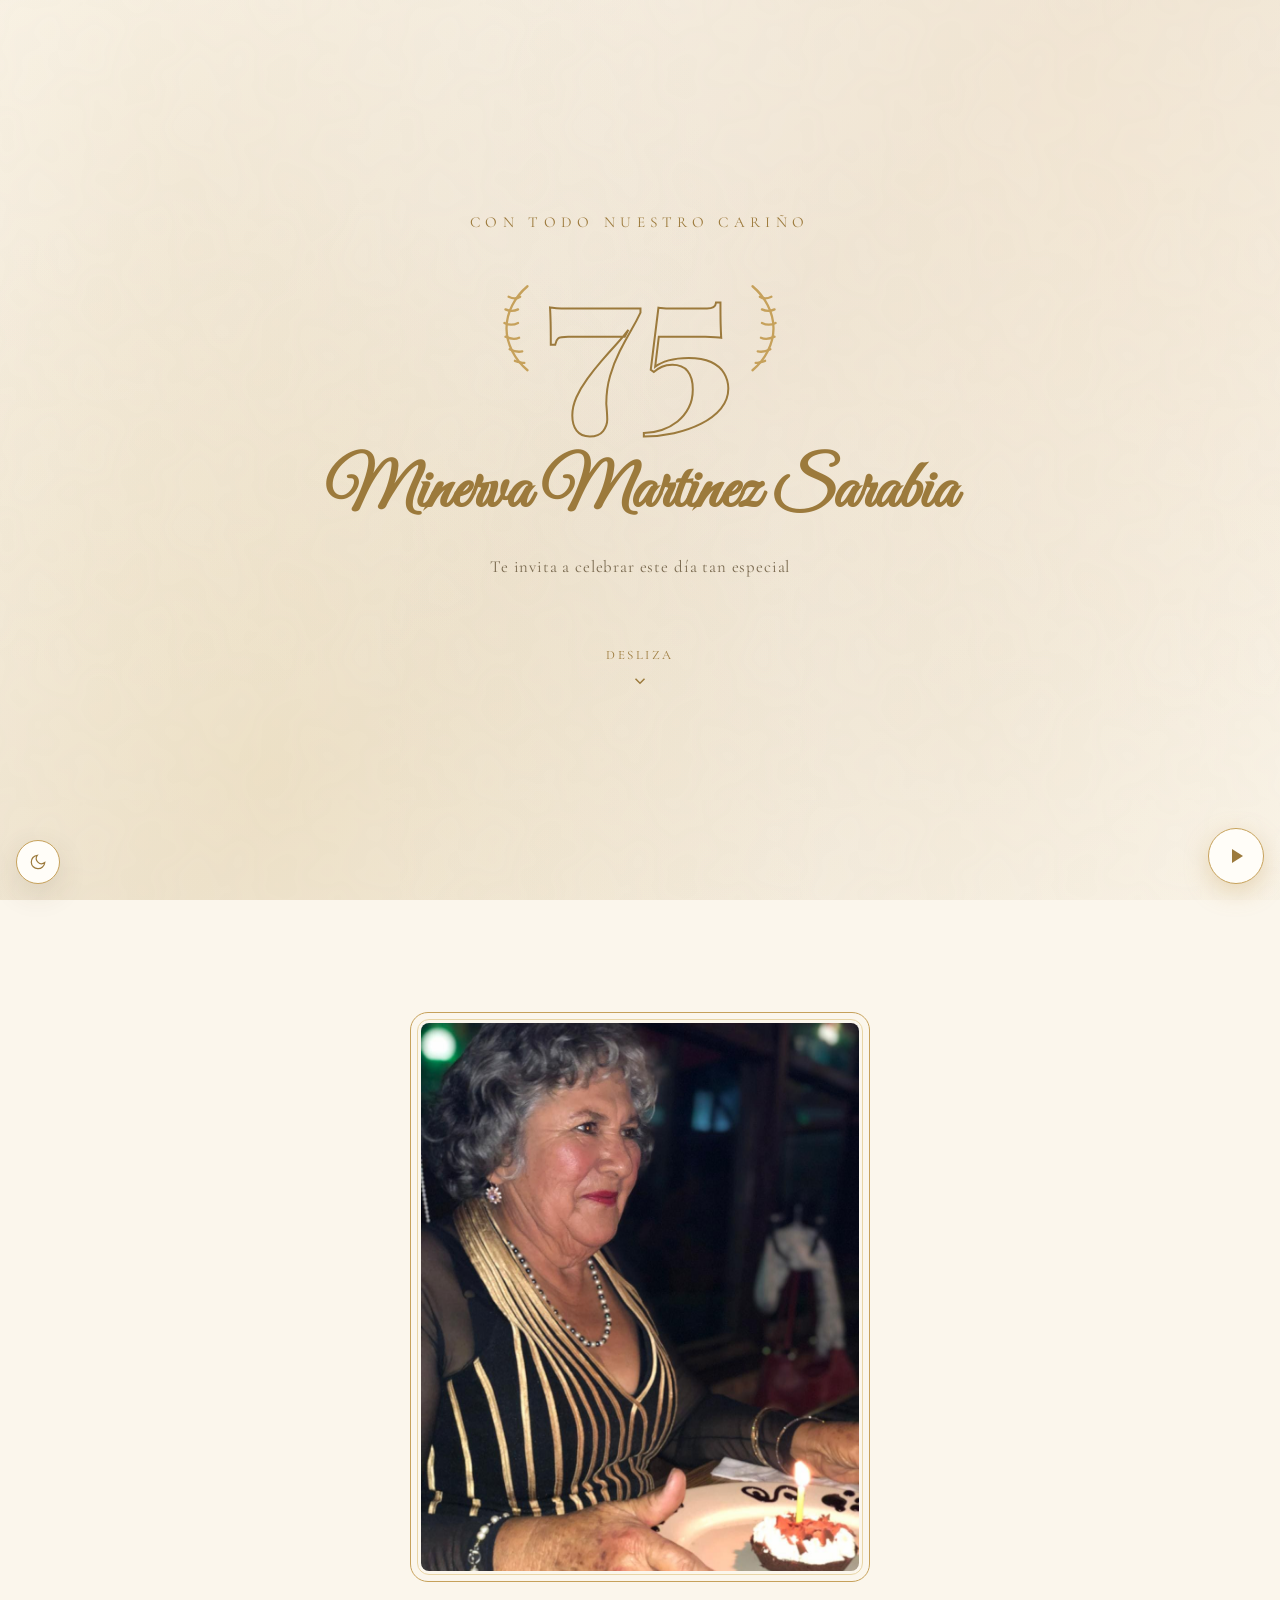
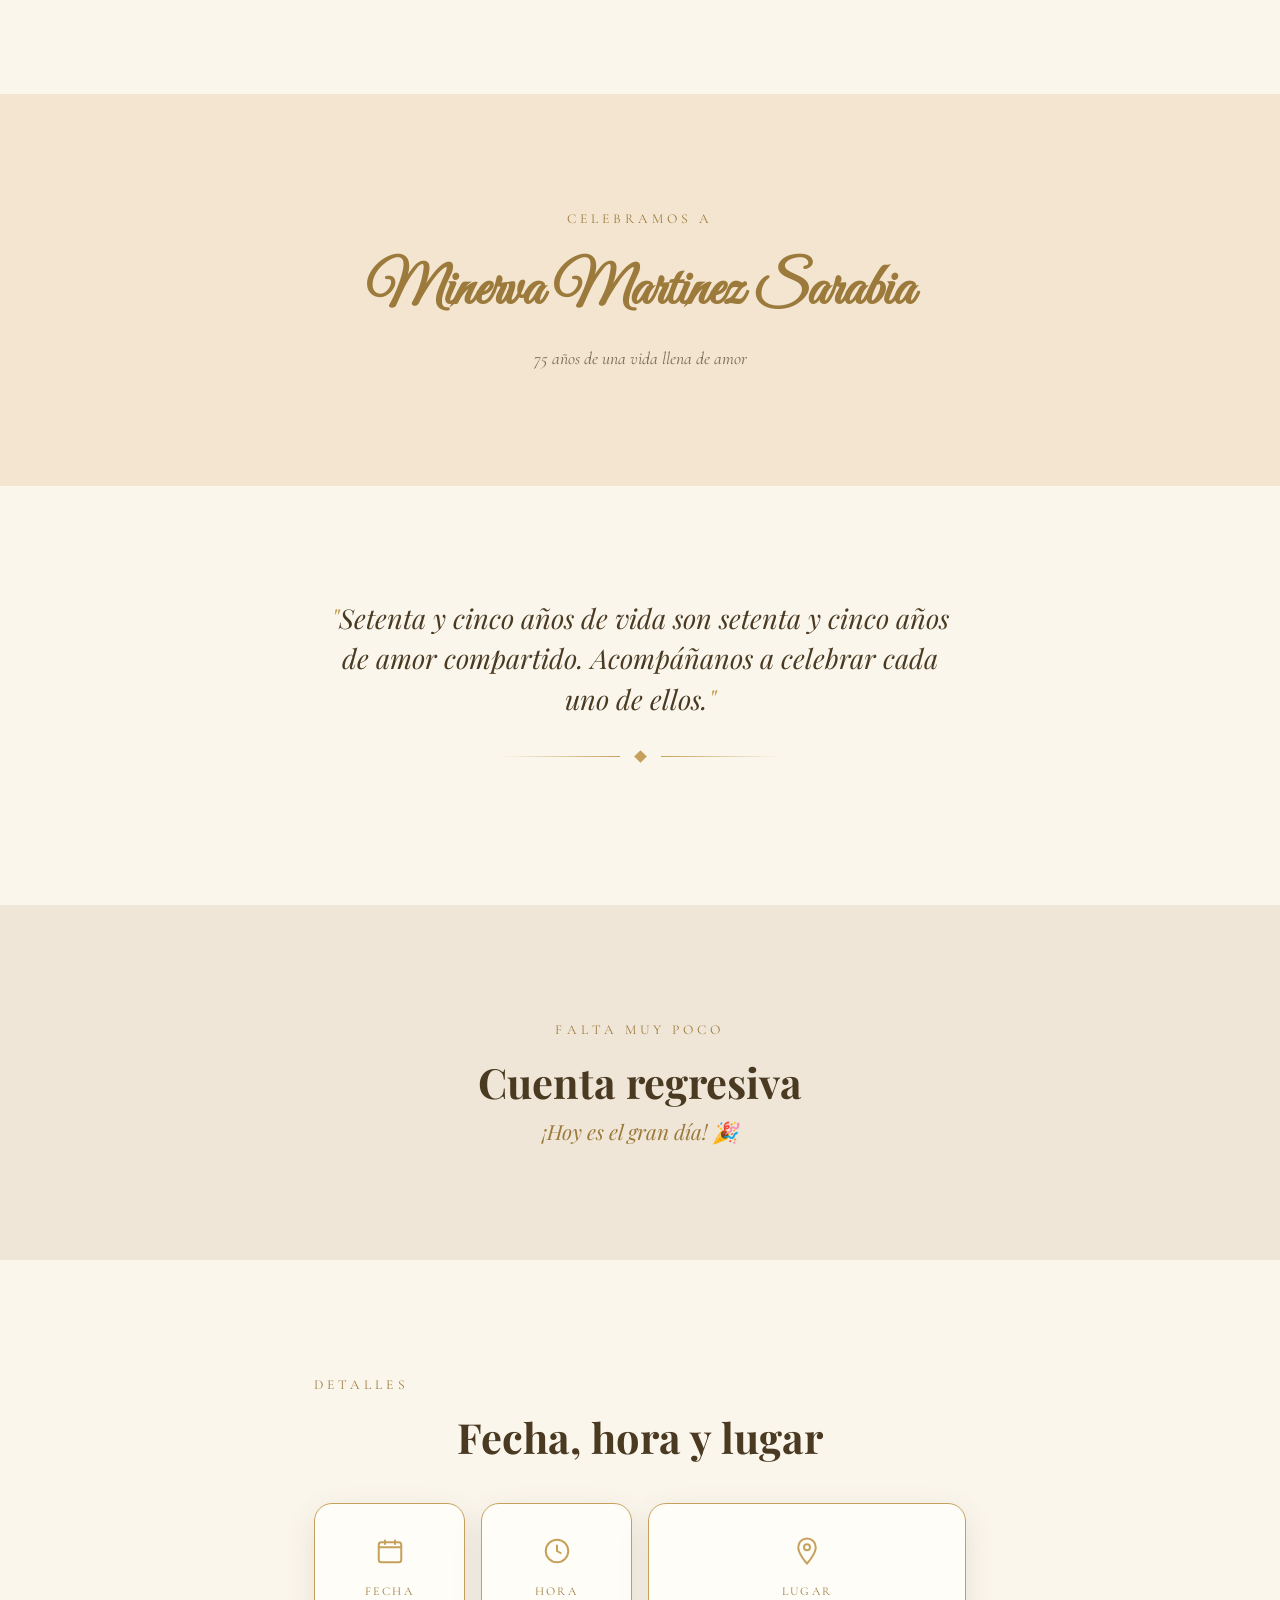
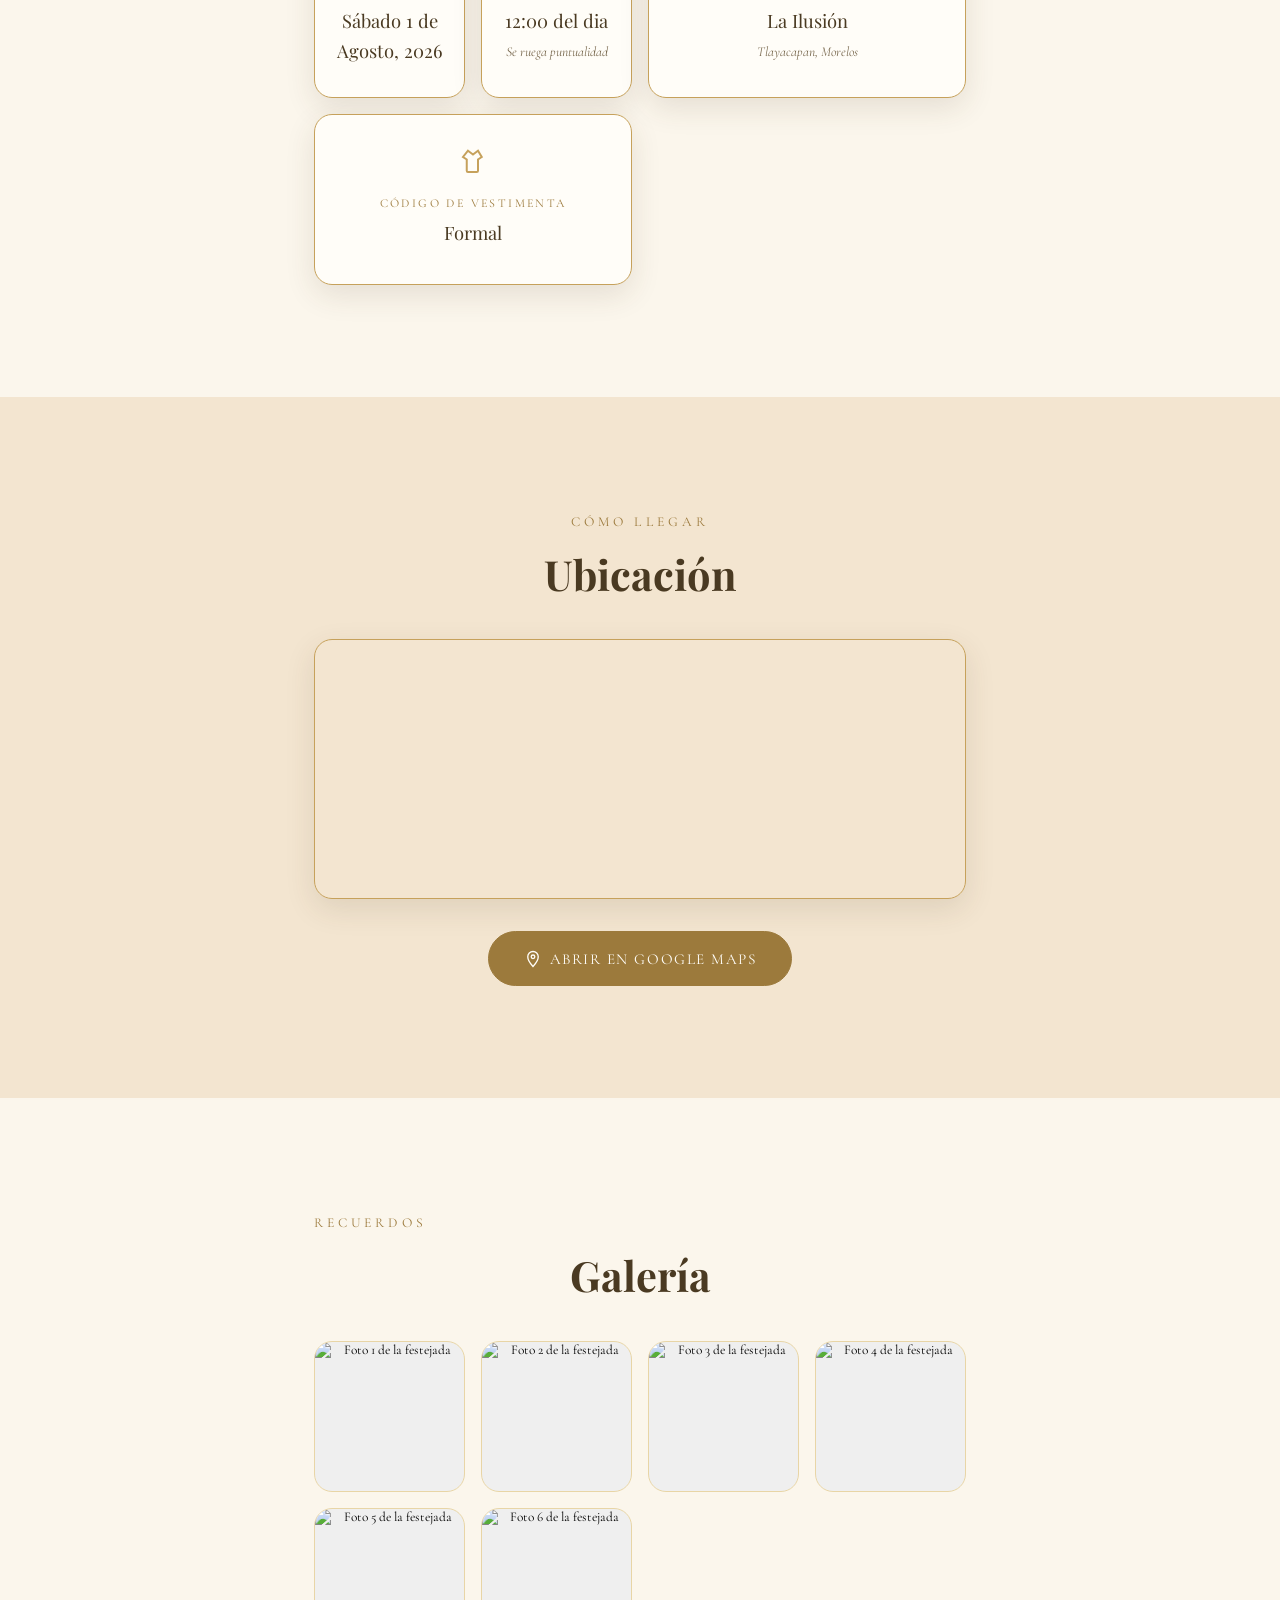
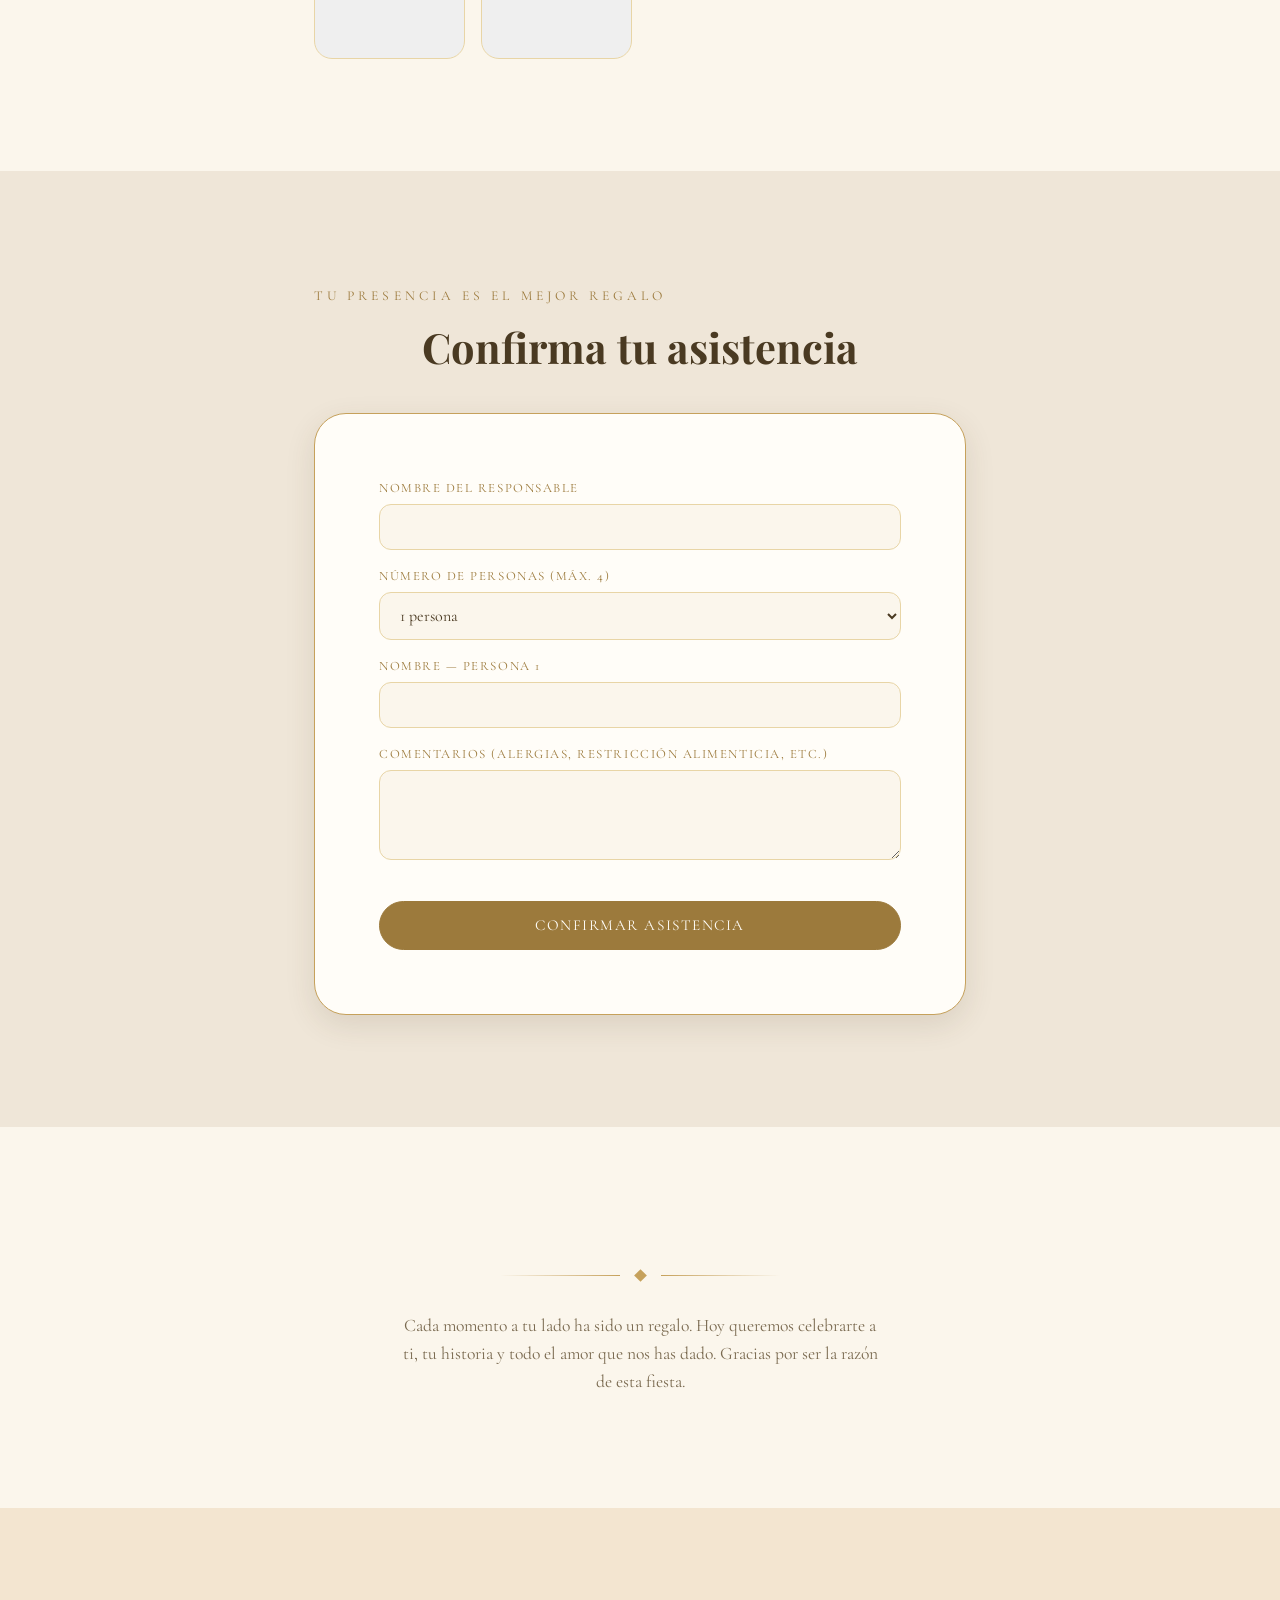
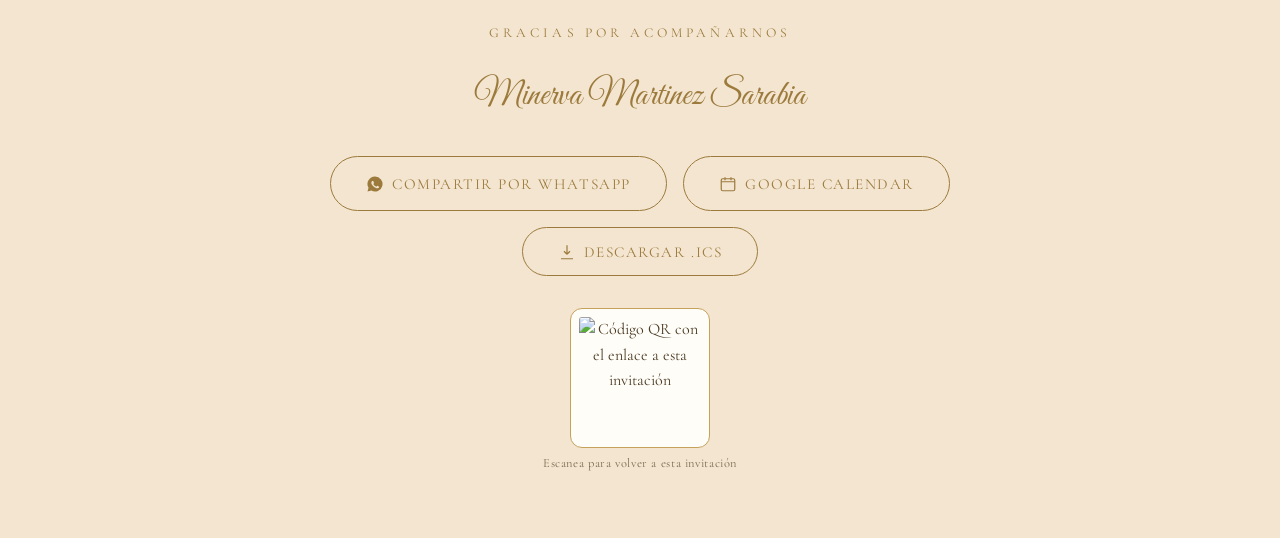
==== commit 8f31f3c7: "Update index.html" ====
--- a/index.html
+++ b/index.html
@@ -336,7 +336,7 @@
   <script src="assets/js/maps.js"></script>
   <script src="assets/js/scroll.js"></script>
   <script src="assets/js/animaciones.js"></script>
-  <script src="assets/js/formulario.js?v=11"></script>
+  <script src="assets/js/formulario.js?v=12"></script>
   <script src="assets/js/app.js"></script>
 </body>
 </html>
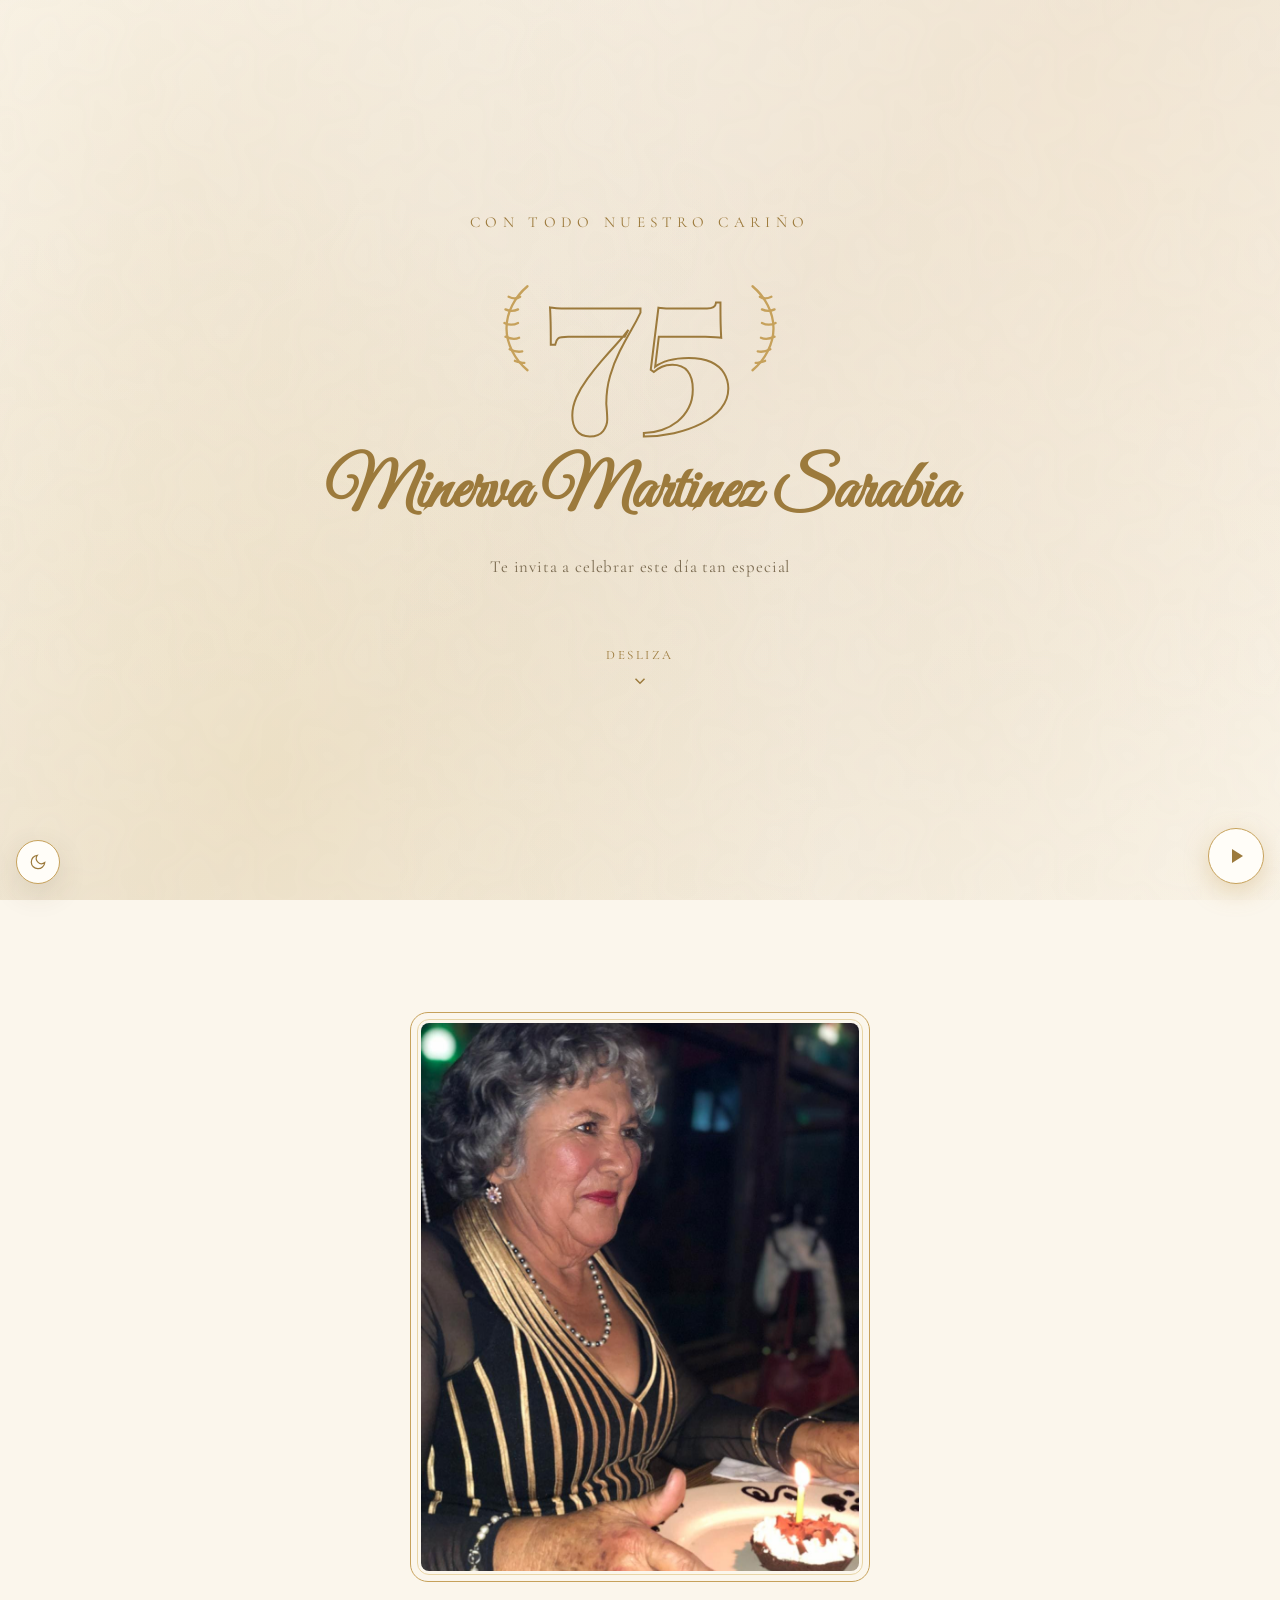
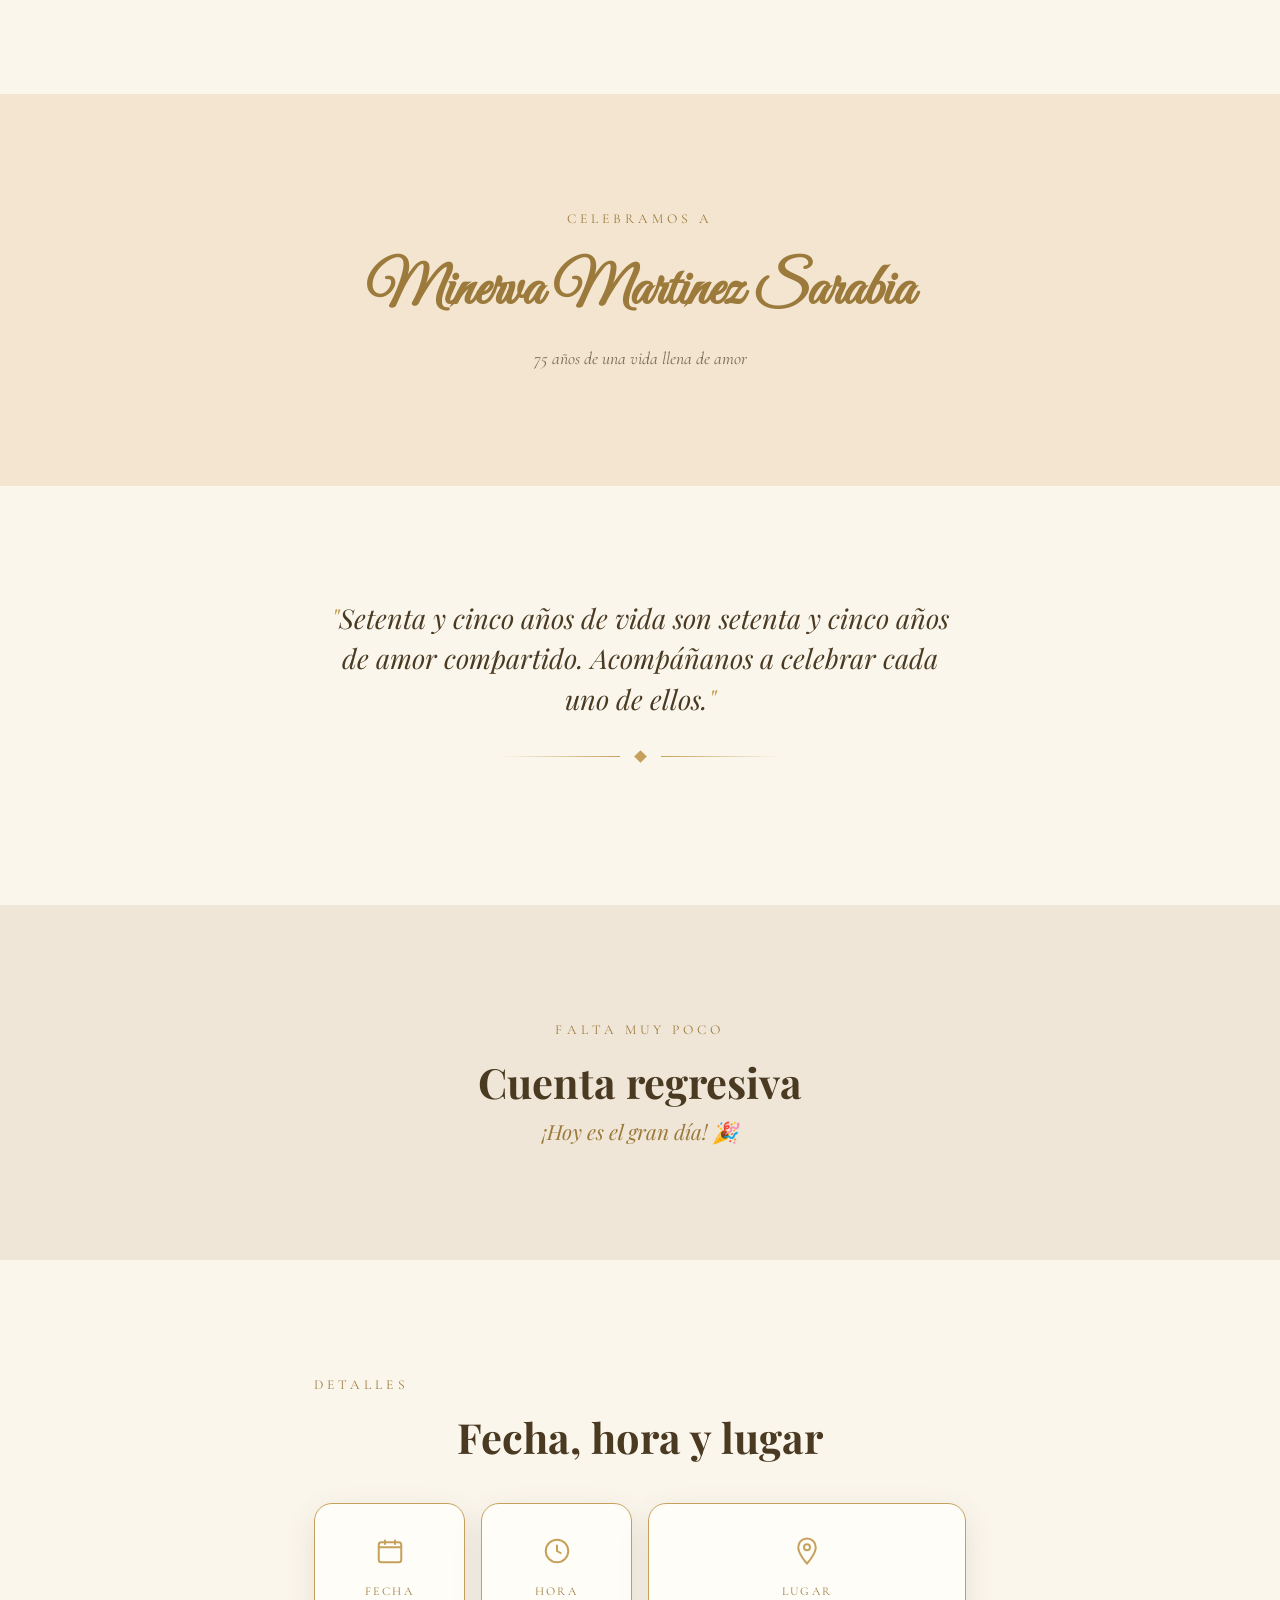
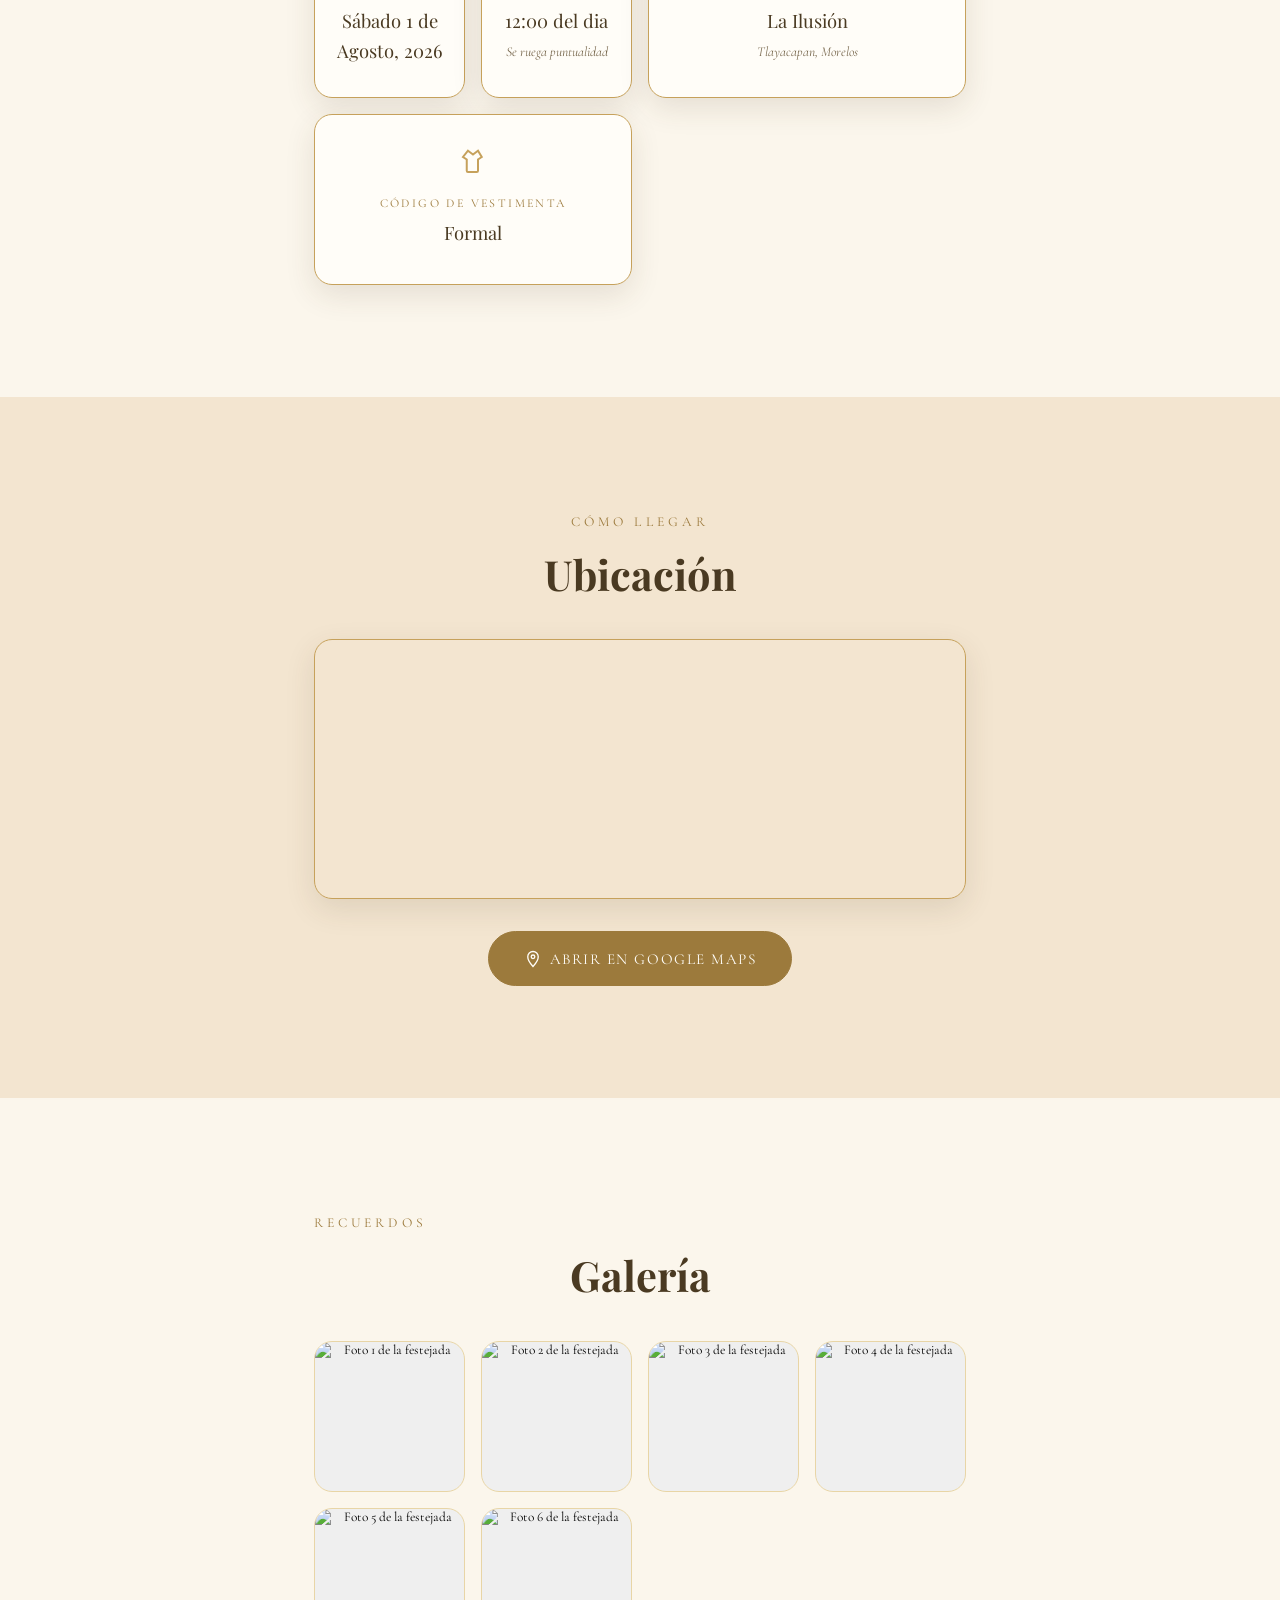
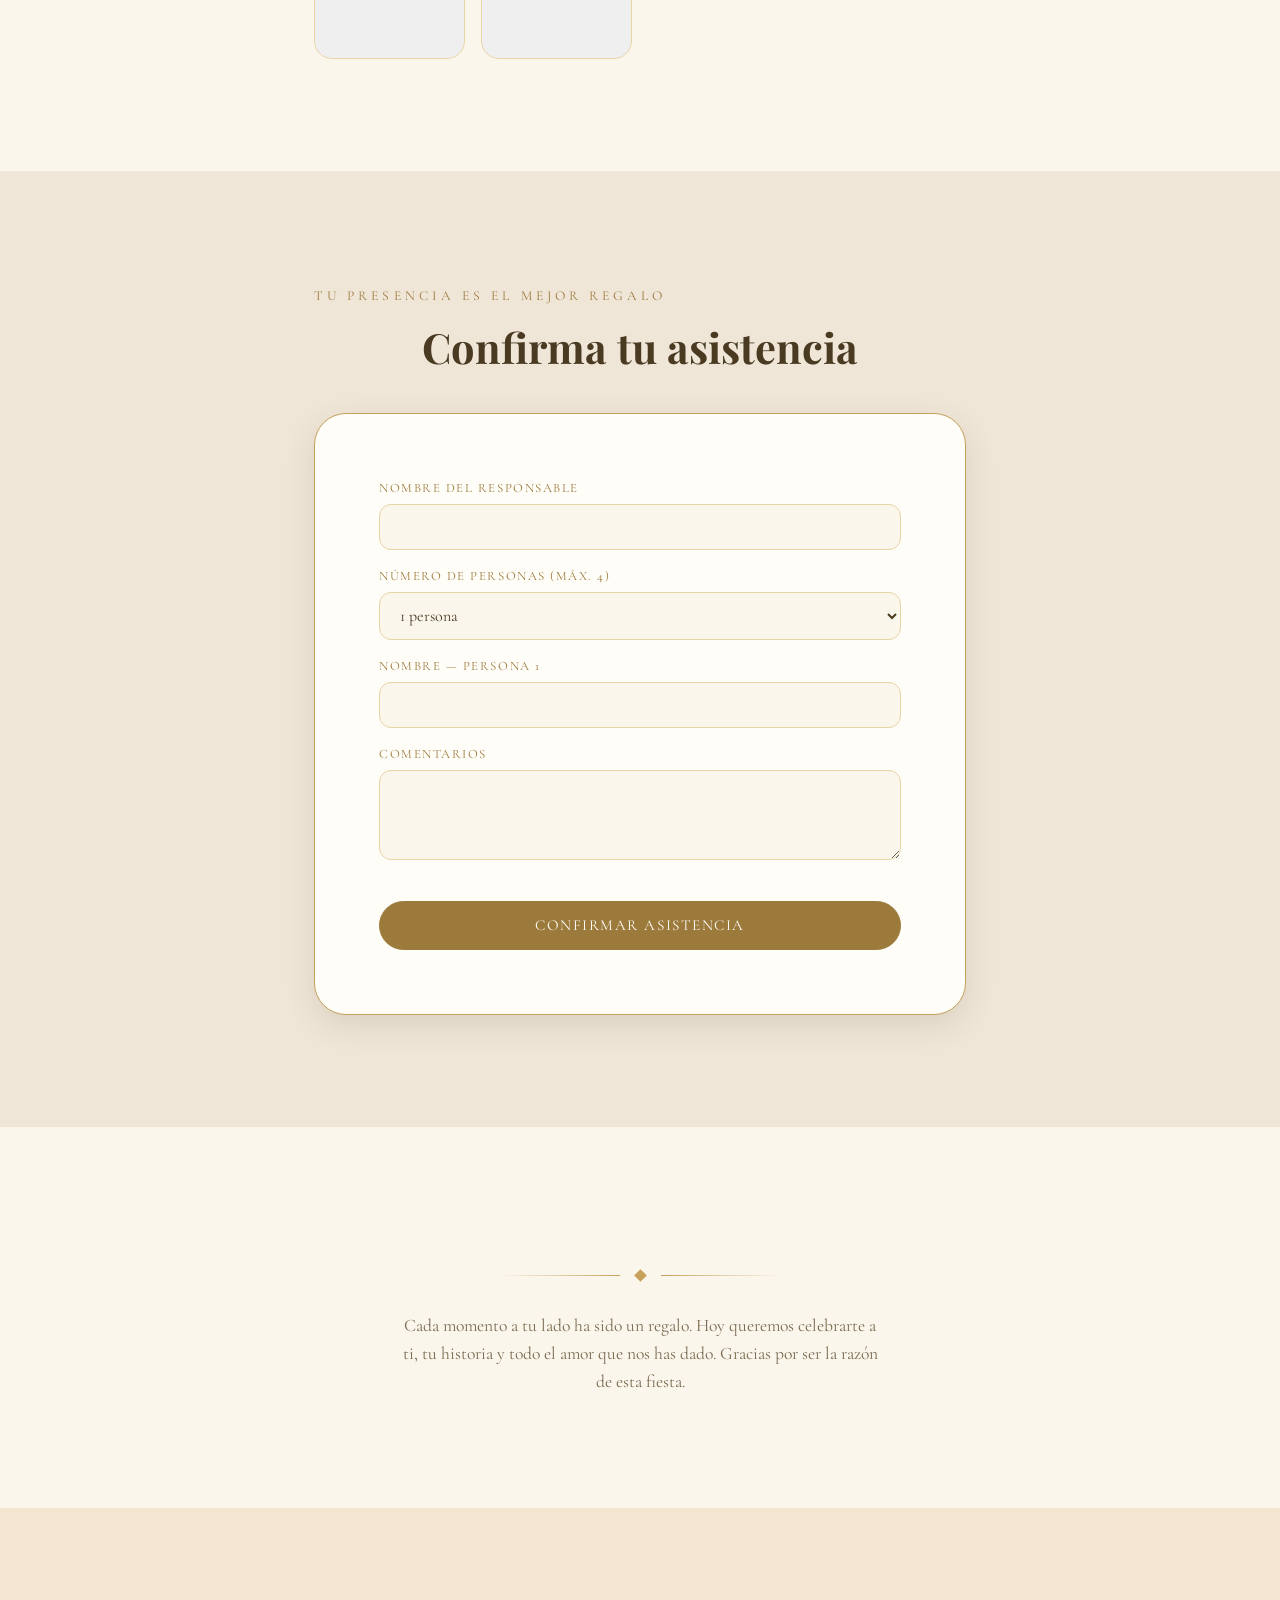
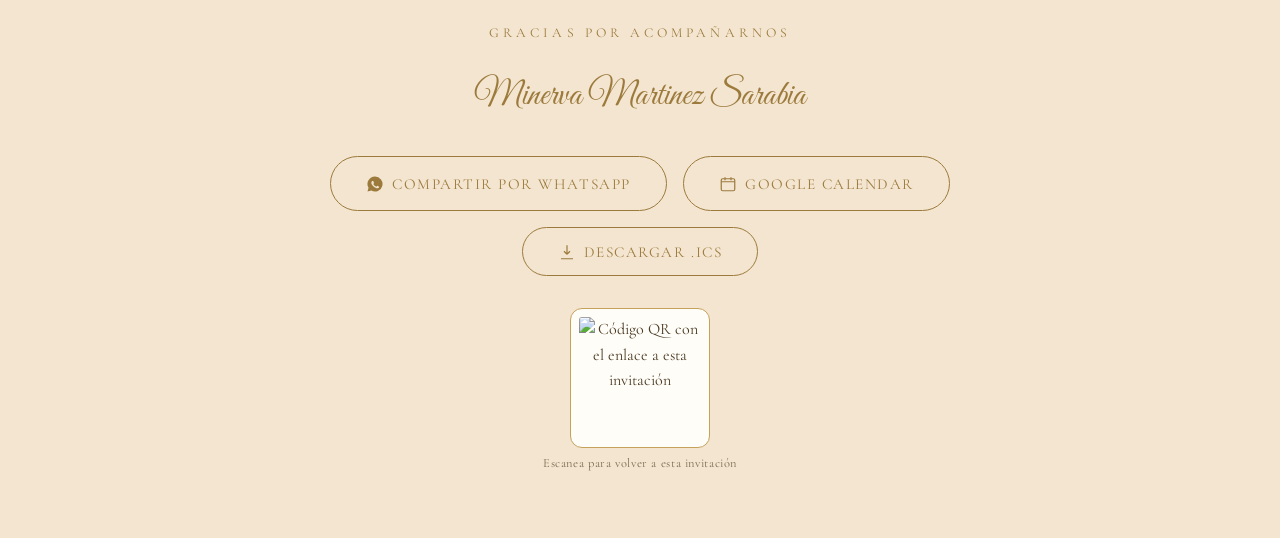
==== commit fdc28a2c: "Update index.html" ====
--- a/index.html
+++ b/index.html
@@ -11,16 +11,16 @@
   <!-- noindex: una invitación personal normalmente NO debe salir en buscadores.
        Si quieres que sí sea indexable, borra esta línea. -->
   <meta name="theme-color" content="#C6A15B">
-  <link rel="canonical" href="https://tu-usuario.github.io/InvitacionDigital/">
+  <link rel="canonical" href="https://alex10ja1.github.io/CUMPLE/">
 
   <!-- ============== OPEN GRAPH (vista previa al compartir por WhatsApp / Facebook) ============== -->
   <meta property="og:type" content="website">
   <meta property="og:title" content="Invitación · Celebremos los 75 años de Minerva Martinez Sarabia">
   <meta property="og:description" content="Con mucho cariño te invitamos a celebrar este día tan especial. Toca para ver la fecha, el lugar y confirmar tu asistencia.">
-  <meta property="og:image" content="https://tu-usuario.github.io/InvitacionDigital/assets/img/og-imagen.jpg">
+  <meta property="og:image" content="https://alex10ja1.github.io/CUMPLE/assets/img/og-imagen.jpg">
   <meta property="og:image:width" content="1200">
   <meta property="og:image:height" content="630">
-  <meta property="og:url" content="https://tu-usuario.github.io/InvitacionDigital/">
+  <meta property="og:url" content="https://alex10ja1.github.io/CUMPLE/">
   <meta property="og:locale" content="es_MX">
 
   <!-- ============== TWITTER CARD ============== -->
@@ -230,59 +230,73 @@
       </div>
     </section>
 
-    <!-- ============== 12. CONFIRMACIÓN DE ASISTENCIA ============== -->
-    <section class="seccion-confirmacion fondo-beige" id="confirmacion" aria-label="Confirmación de asistencia">
-      <div class="contenedor">
-        <p class="etiqueta revelar">Tu presencia es el mejor regalo</p>
-        <h2 class="titulo-seccion revelar">Confirma tu asistencia</h2>
-
-        <form class="formulario-confirmacion revelar" id="formulario-rsvp" novalidate>
-
-          <div class="campo">
-            <label for="form-responsable">Nombre del responsable</label>
-            <input type="text" id="form-responsable" name="responsable" required autocomplete="name">
-            <span class="campo__error">Escribe tu nombre completo.</span>
-          </div>
-
-          <div class="campo">
-            <label for="form-cantidad">Número de personas (máx. 4)</label>
-            <select id="form-cantidad" name="cantidad" required></select>
-          </div>
-
-          <div class="campo campo-persona visible" data-persona="1">
-            <label for="form-persona1">Nombre — Persona 1</label>
-            <input type="text" id="form-persona1" name="persona1" required>
-            <span class="campo__error">Escribe el nombre de la persona 1.</span>
-          </div>
-
-          <div class="campo campo-persona personas-adicionales" data-persona="2">
-            <label for="form-persona2">Nombre — Persona 2</label>
-            <input type="text" id="form-persona2" name="persona2">
-            <span class="campo__error">Escribe el nombre de la persona 2.</span>
-          </div>
-
-          <div class="campo campo-persona personas-adicionales" data-persona="3">
-            <label for="form-persona3">Nombre — Persona 3</label>
-            <input type="text" id="form-persona3" name="persona3">
-            <span class="campo__error">Escribe el nombre de la persona 3.</span>
-          </div>
-
-          <div class="campo campo-persona personas-adicionales" data-persona="4">
-            <label for="form-persona4">Nombre — Persona 4</label>
-            <input type="text" id="form-persona4" name="persona4">
-            <span class="campo__error">Escribe el nombre de la persona 4.</span>
-          </div>
-
-          <div class="campo">
-            <label for="form-comentarios">Comentarios (alergias, restricción alimenticia, etc.)</label>
-            <textarea id="form-comentarios" name="comentarios"></textarea>
-          </div>
-
-          <button type="submit" class="boton boton--relleno boton--bloque">Confirmar asistencia</button>
-          <p class="formulario__estado" id="formulario-estado" role="status"></p>
-        </form>
-      </div>
-    </section>
+  <!-- ============== 12. CONFIRMACIÓN DE ASISTENCIA ============== -->
+<section class="seccion-confirmacion fondo-beige" id="confirmacion" aria-label="Confirmación de asistencia">
+  <div class="contenedor">
+    <p class="etiqueta revelar">Tu presencia es el mejor regalo</p>
+    <h2 class="titulo-seccion revelar">Confirma tu asistencia</h2>
+
+    <form
+      class="formulario-confirmacion revelar"
+      id="formulario-rsvp"
+      method="GET"
+      action="https://script.google.com/macros/s/AKfycby0ow0RTwxofdEfXaJL43Y5yu3jaQJe2GcQMjfl1XzHPmiDzyHsJ8Hoh5-Pf8UMIQ/exec">
+
+      <div class="campo">
+        <label for="form-responsable">Nombre del responsable</label>
+        <input type="text" id="form-responsable" name="responsable" required autocomplete="name">
+        <span class="campo__error">Escribe tu nombre completo.</span>
+      </div>
+
+      <div class="campo">
+        <label for="form-cantidad">Número de personas (máx. 4)</label>
+        <select id="form-cantidad" name="cantidad" required>
+          <option value="1">1 persona</option>
+          <option value="2">2 personas</option>
+          <option value="3">3 personas</option>
+          <option value="4">4 personas</option>
+        </select>
+      </div>
+
+      <div class="campo campo-persona visible" data-persona="1">
+        <label for="form-persona1">Nombre — Persona 1</label>
+        <input type="text" id="form-persona1" name="persona1" required>
+        <span class="campo__error">Escribe el nombre de la persona 1.</span>
+      </div>
+
+      <div class="campo campo-persona personas-adicionales" data-persona="2">
+        <label for="form-persona2">Nombre — Persona 2</label>
+        <input type="text" id="form-persona2" name="persona2">
+        <span class="campo__error">Escribe el nombre de la persona 2.</span>
+      </div>
+
+      <div class="campo campo-persona personas-adicionales" data-persona="3">
+        <label for="form-persona3">Nombre — Persona 3</label>
+        <input type="text" id="form-persona3" name="persona3">
+        <span class="campo__error">Escribe el nombre de la persona 3.</span>
+      </div>
+
+      <div class="campo campo-persona personas-adicionales" data-persona="4">
+        <label for="form-persona4">Nombre — Persona 4</label>
+        <input type="text" id="form-persona4" name="persona4">
+        <span class="campo__error">Escribe el nombre de la persona 4.</span>
+      </div>
+
+      <div class="campo">
+        <label for="form-comentarios">Comentarios</label>
+        <textarea id="form-comentarios" name="comentarios"></textarea>
+      </div>
+
+      <input type="hidden" id="form-useragent" name="userAgent">
+
+      <button type="submit" class="boton boton--relleno boton--bloque">
+        Confirmar asistencia
+      </button>
+
+      <p class="formulario__estado" id="formulario-estado" role="status"></p>
+    </form>
+  </div>
+</section>
 
     <!-- ============== 13. MENSAJE FINAL ============== -->
     <section class="seccion-mensaje-final" id="mensaje-final" aria-label="Mensaje final">
@@ -336,7 +350,7 @@
   <script src="assets/js/maps.js"></script>
   <script src="assets/js/scroll.js"></script>
   <script src="assets/js/animaciones.js"></script>
-  <script src="assets/js/formulario.js?v=12"></script>
+  <script src="assets/js/formulario.js?v=20"></script>
   <script src="assets/js/app.js"></script>
 </body>
 </html>
